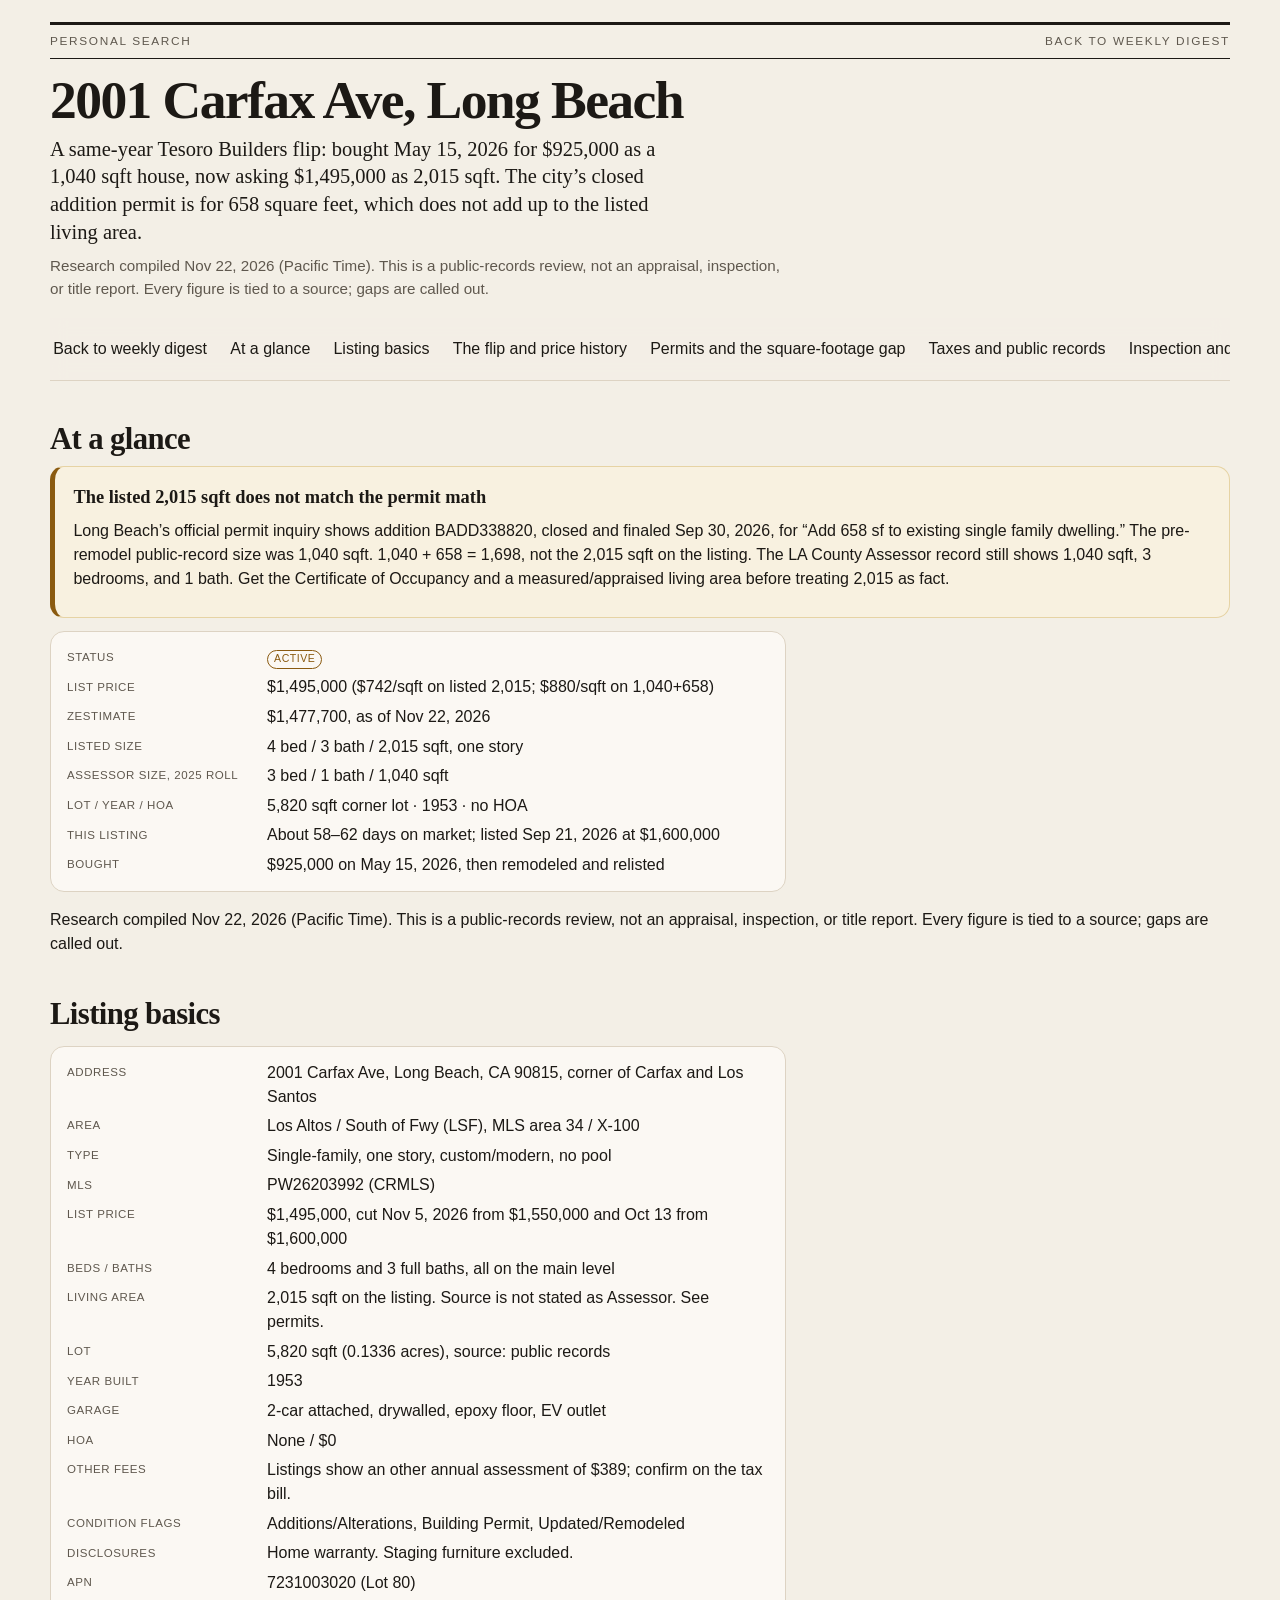
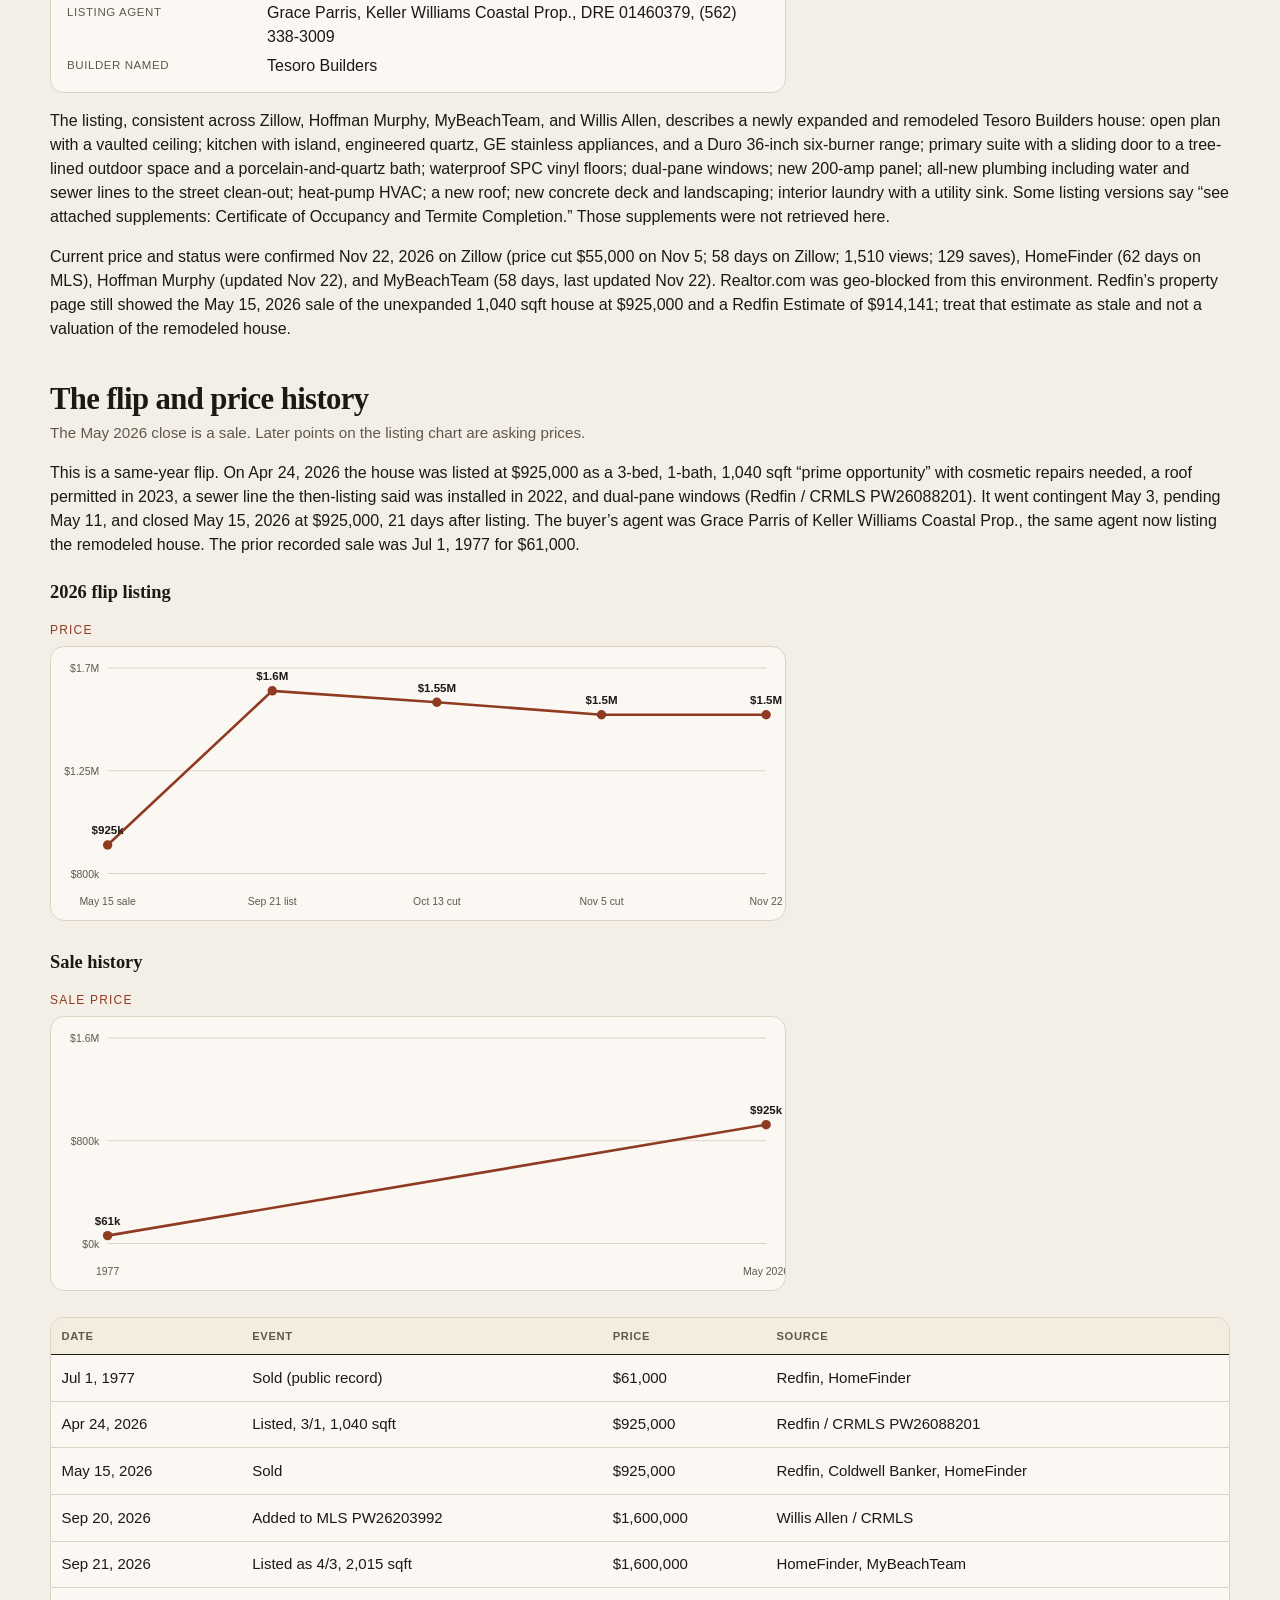
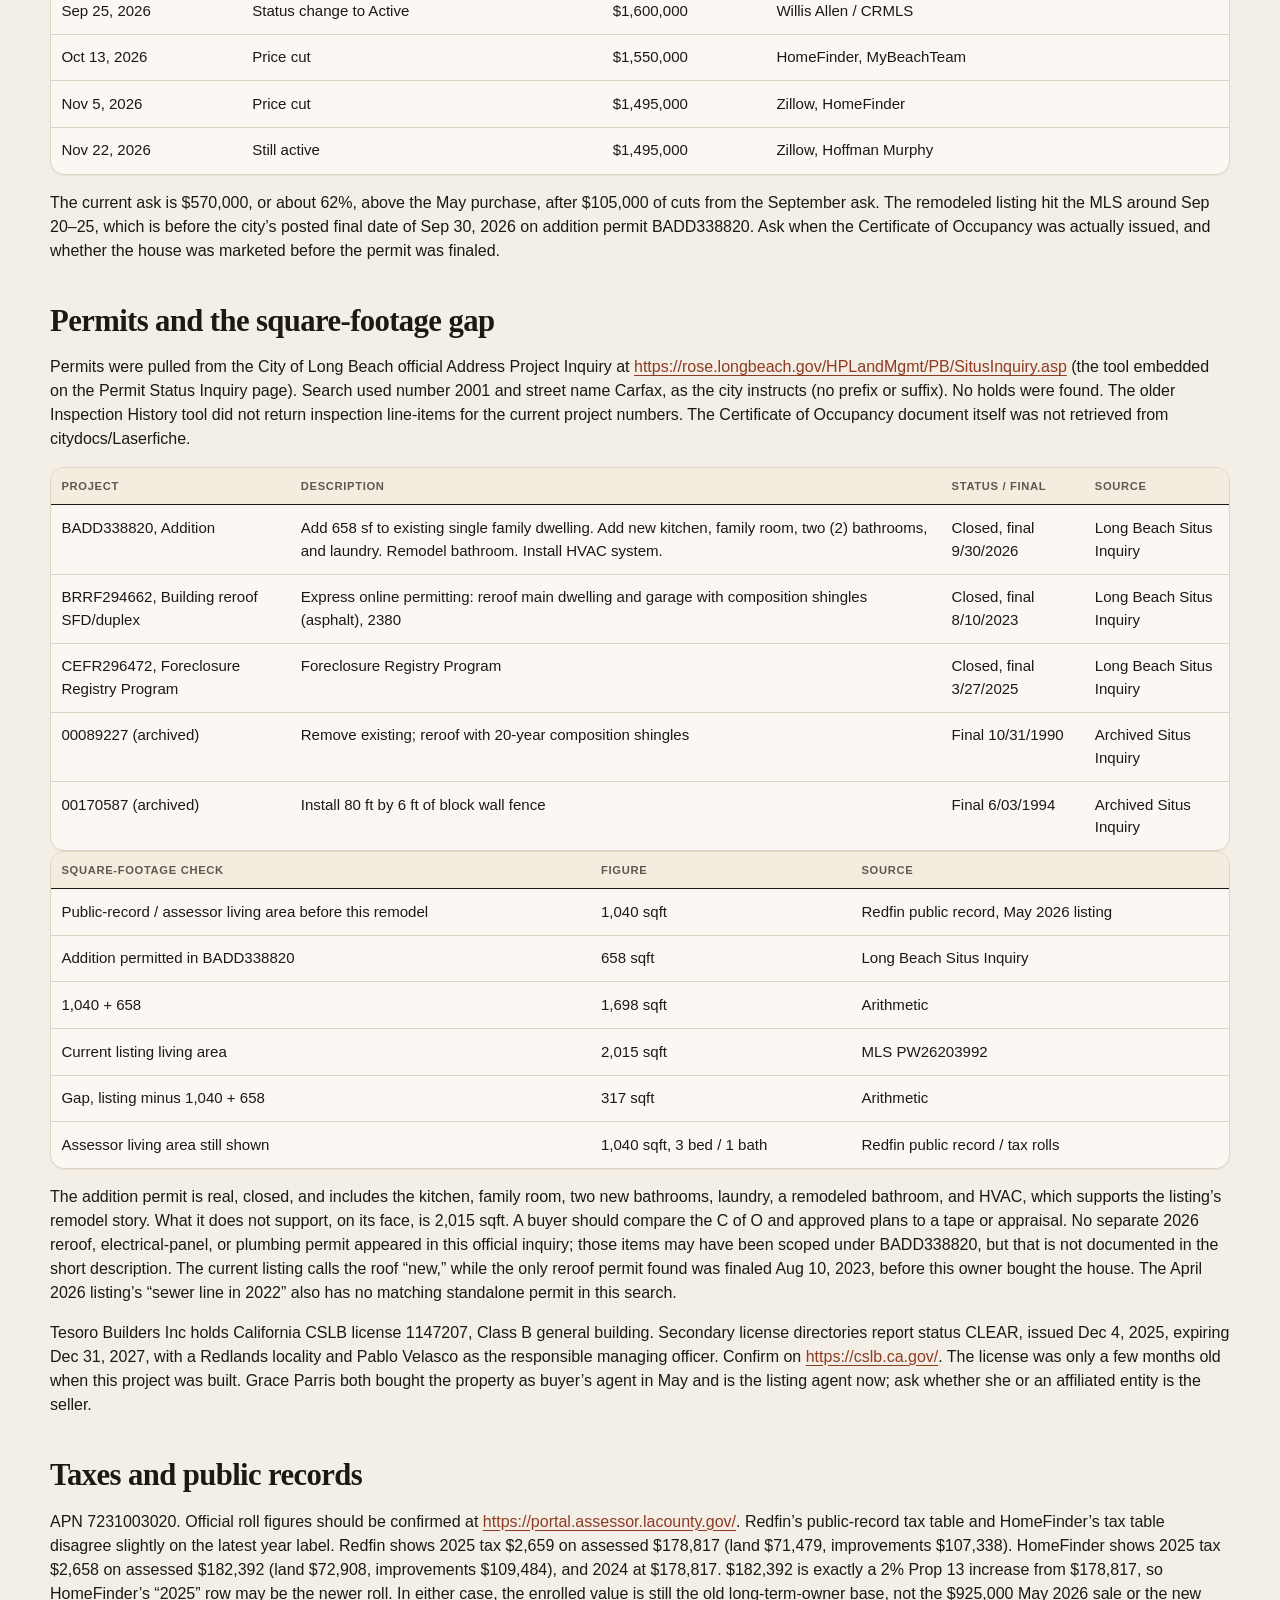
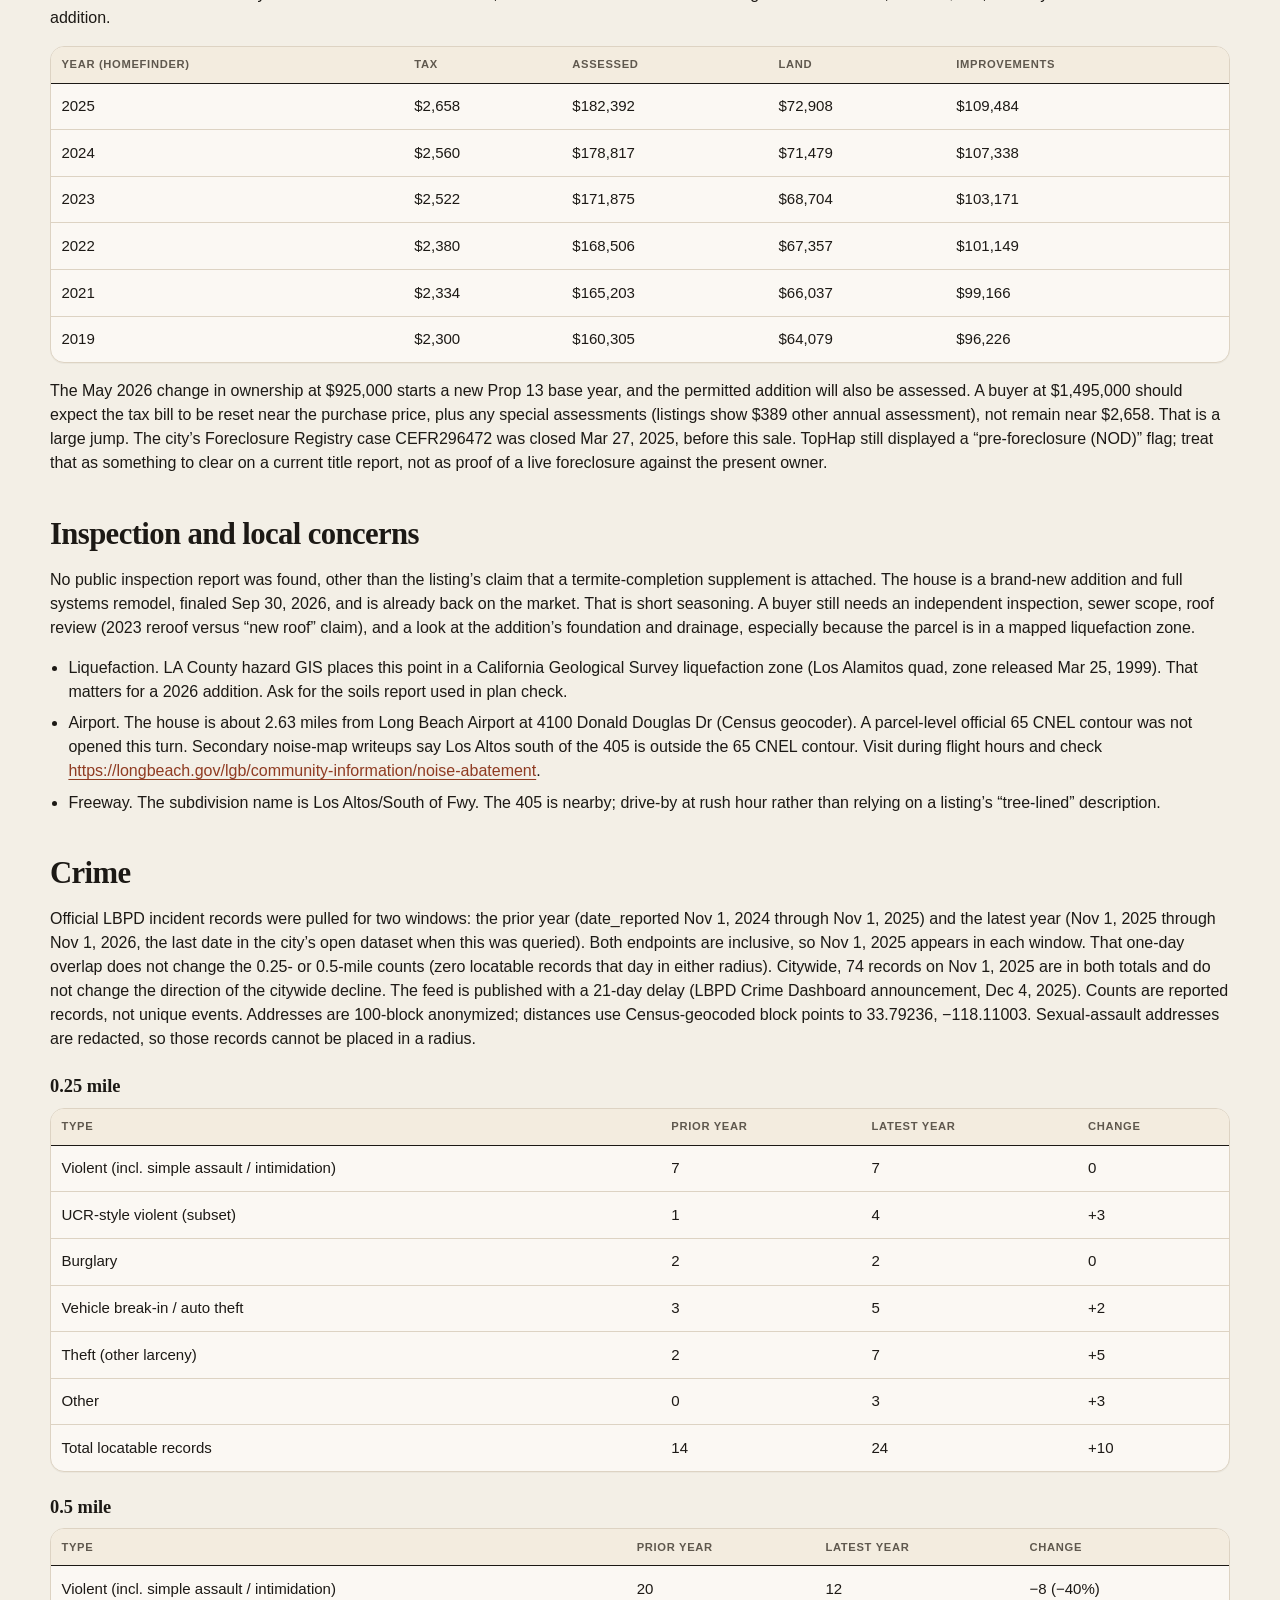
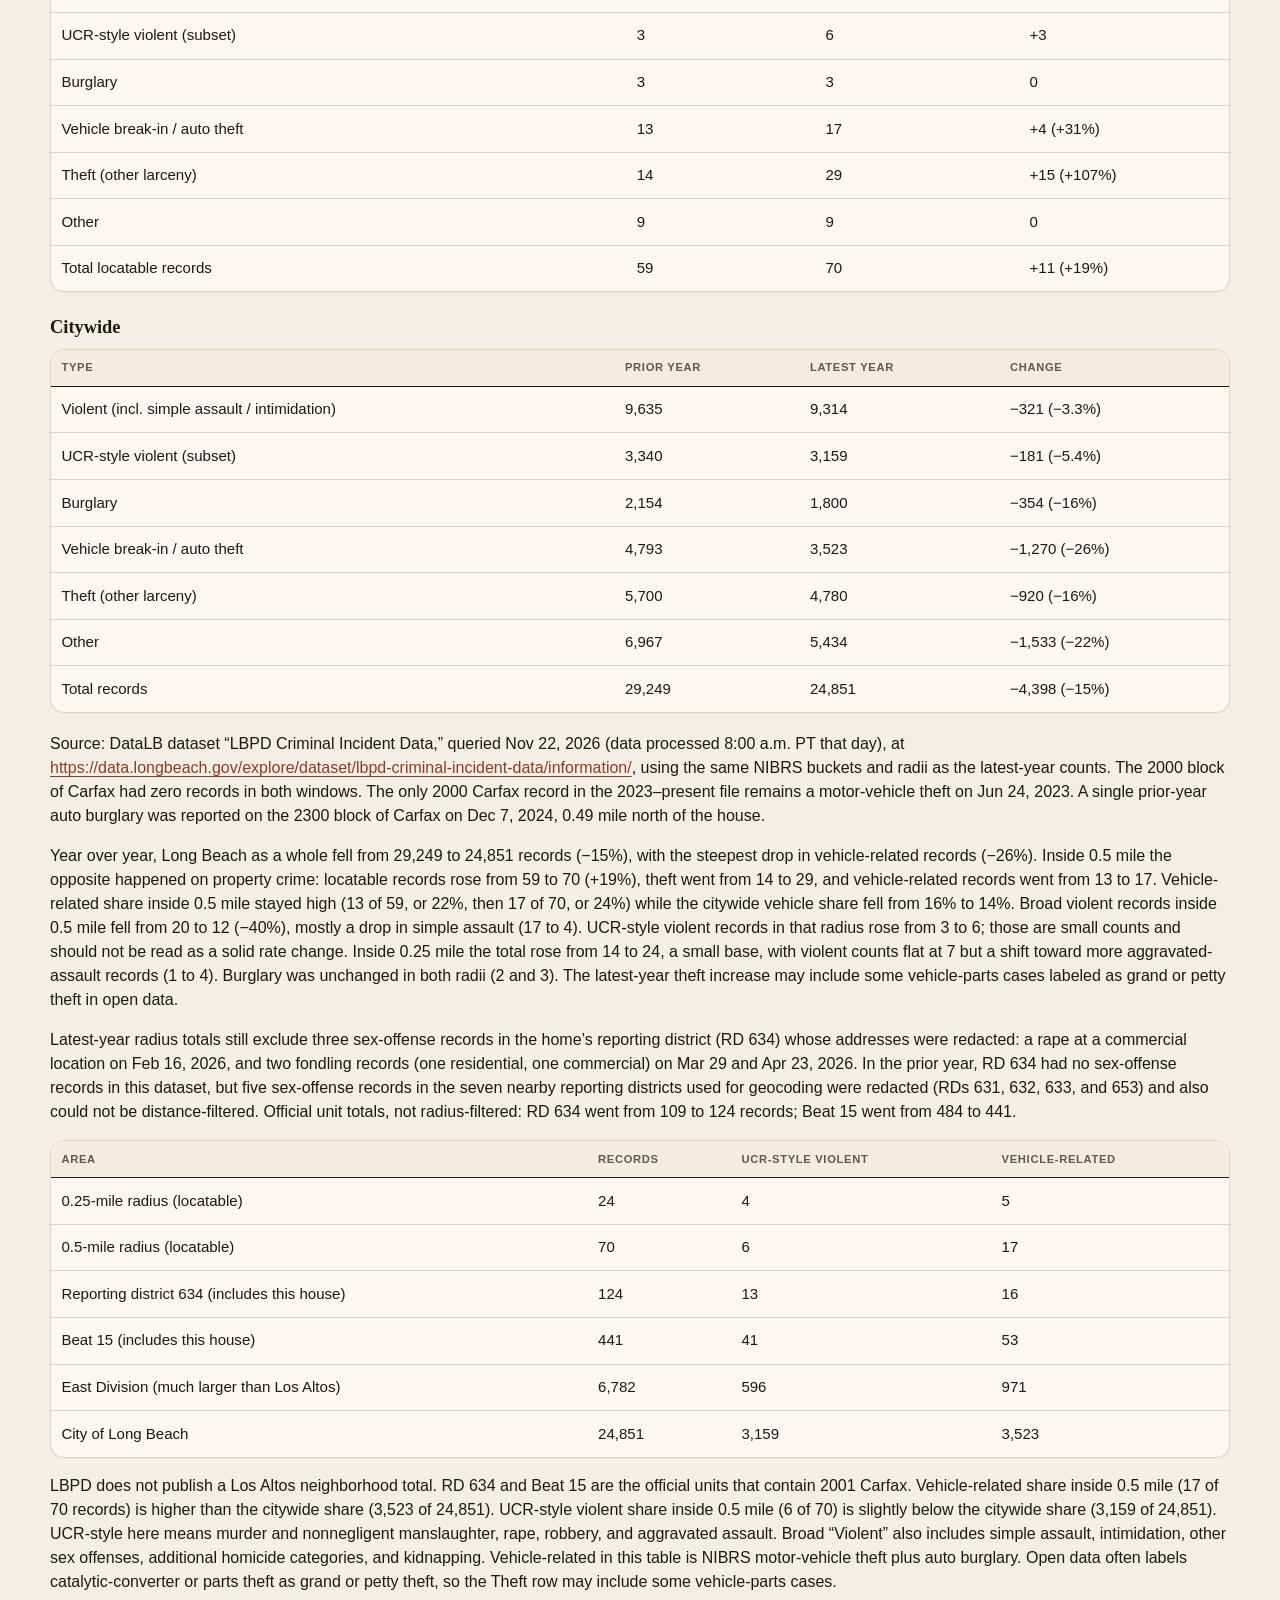
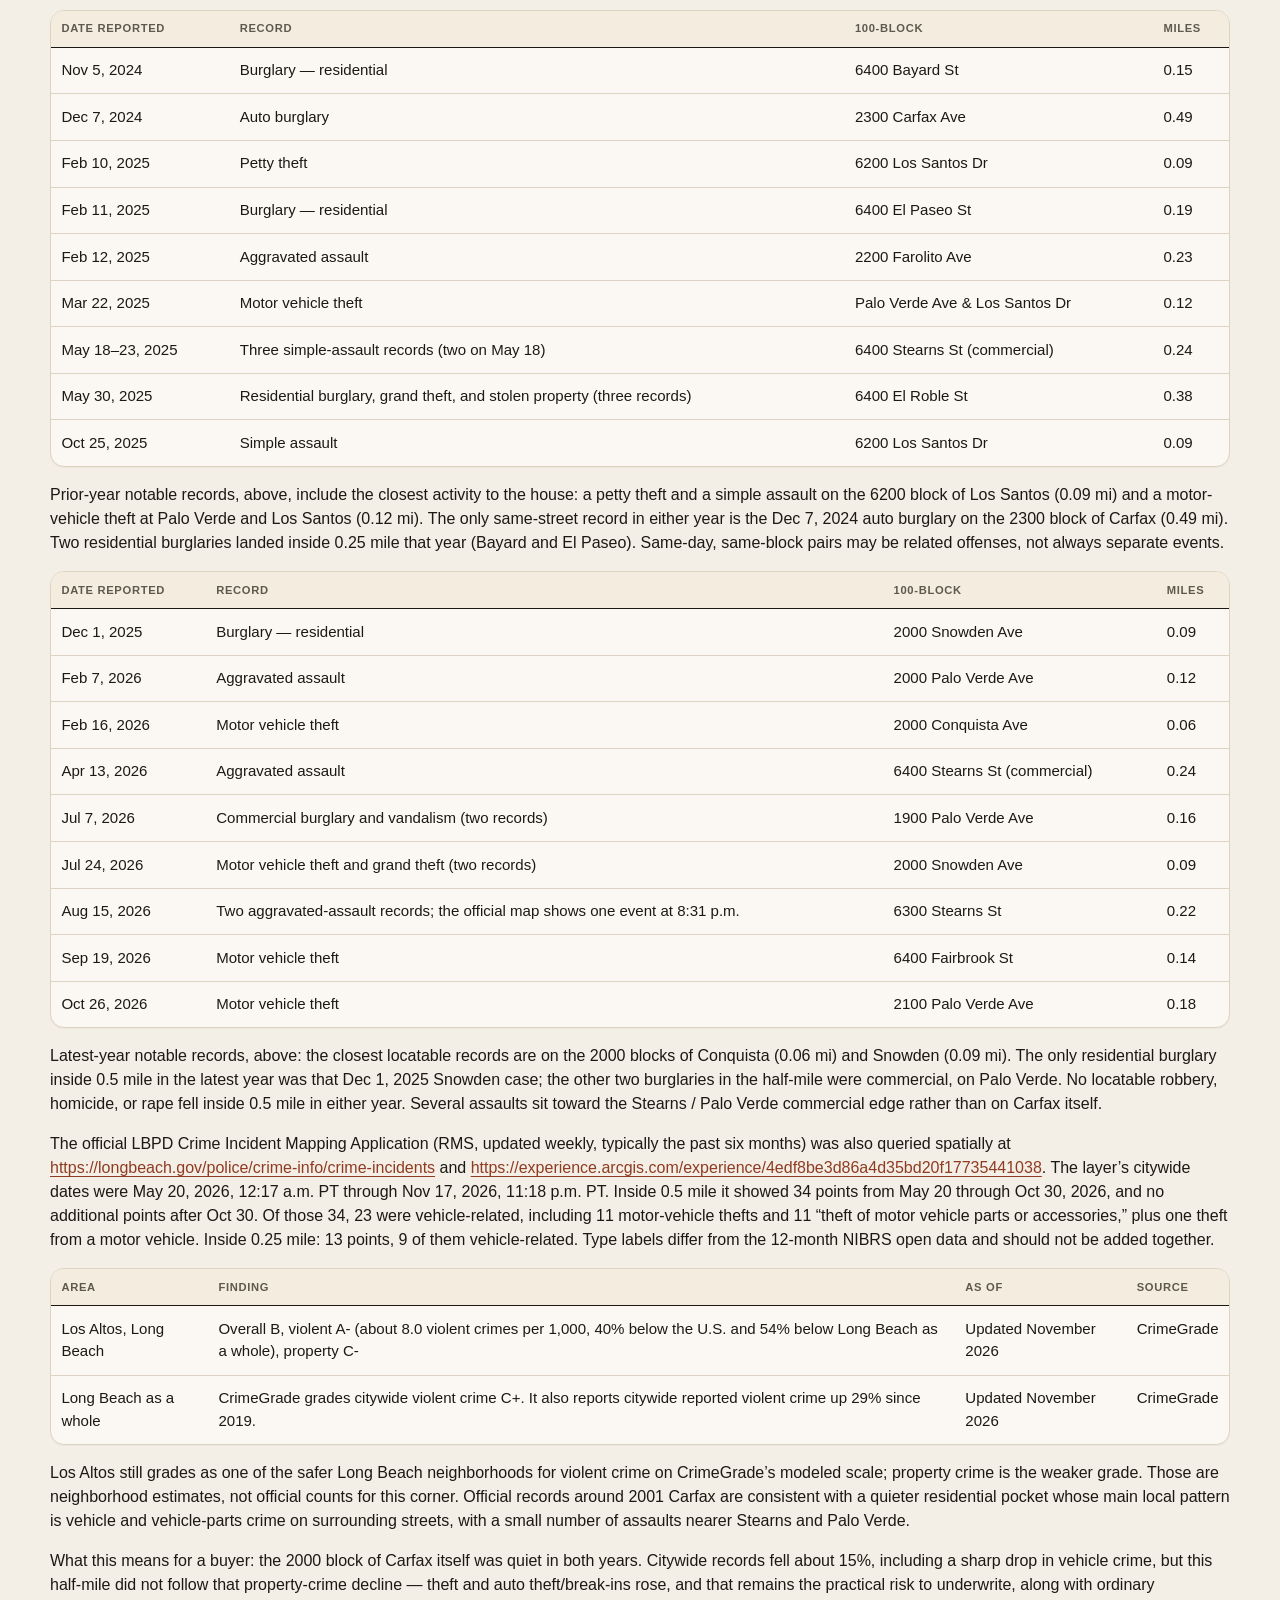
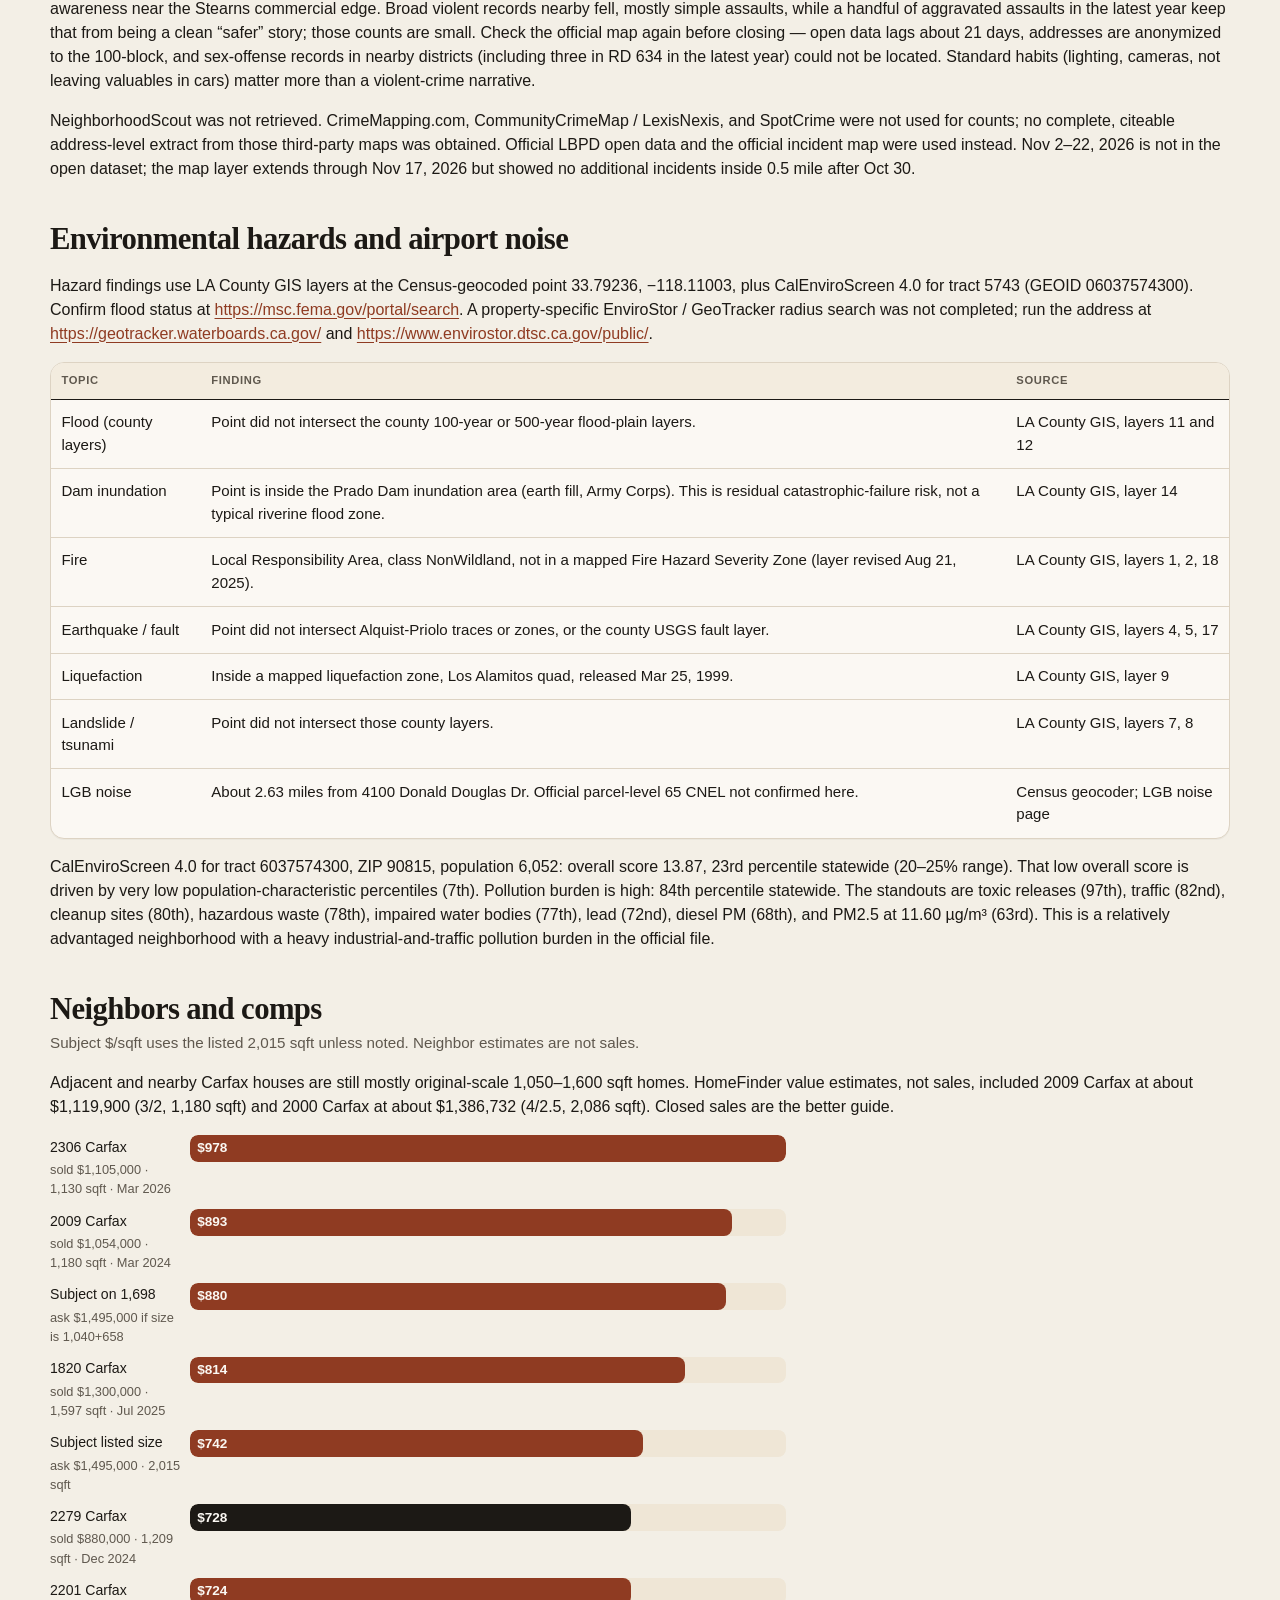
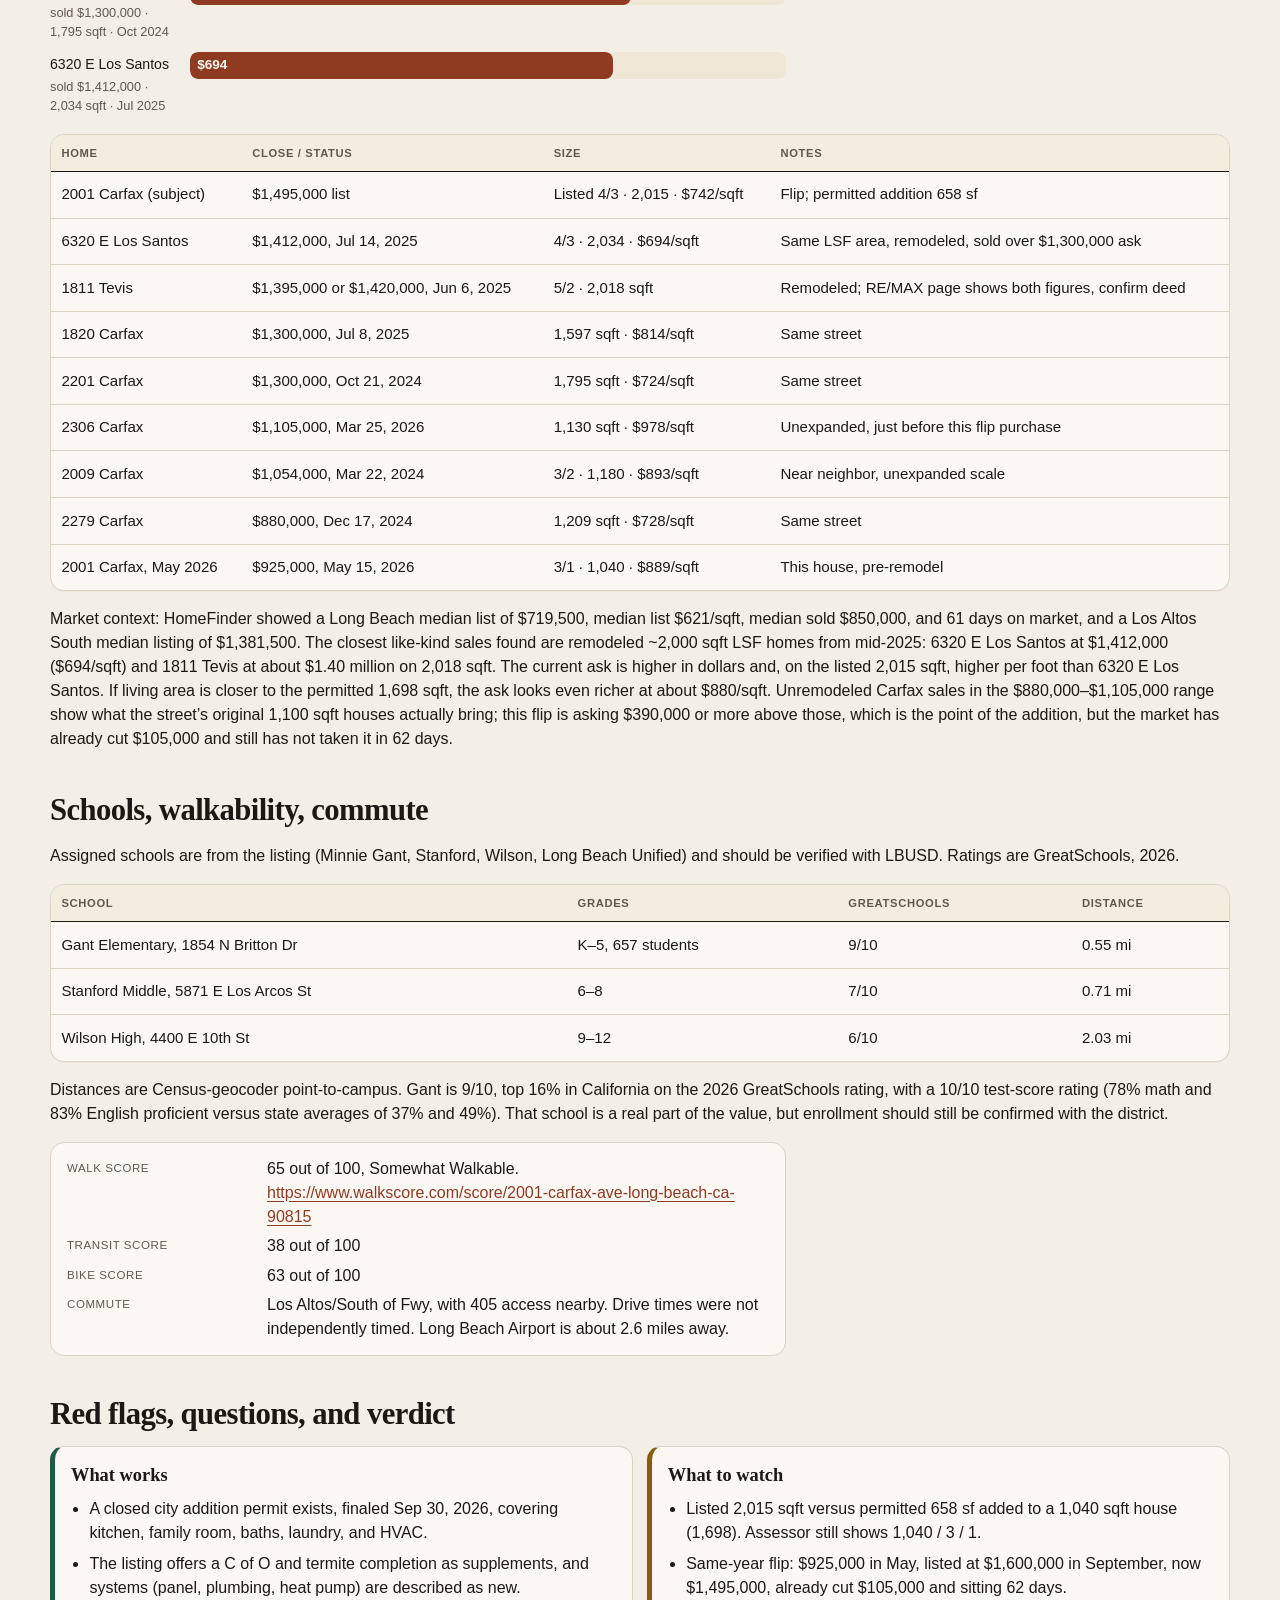
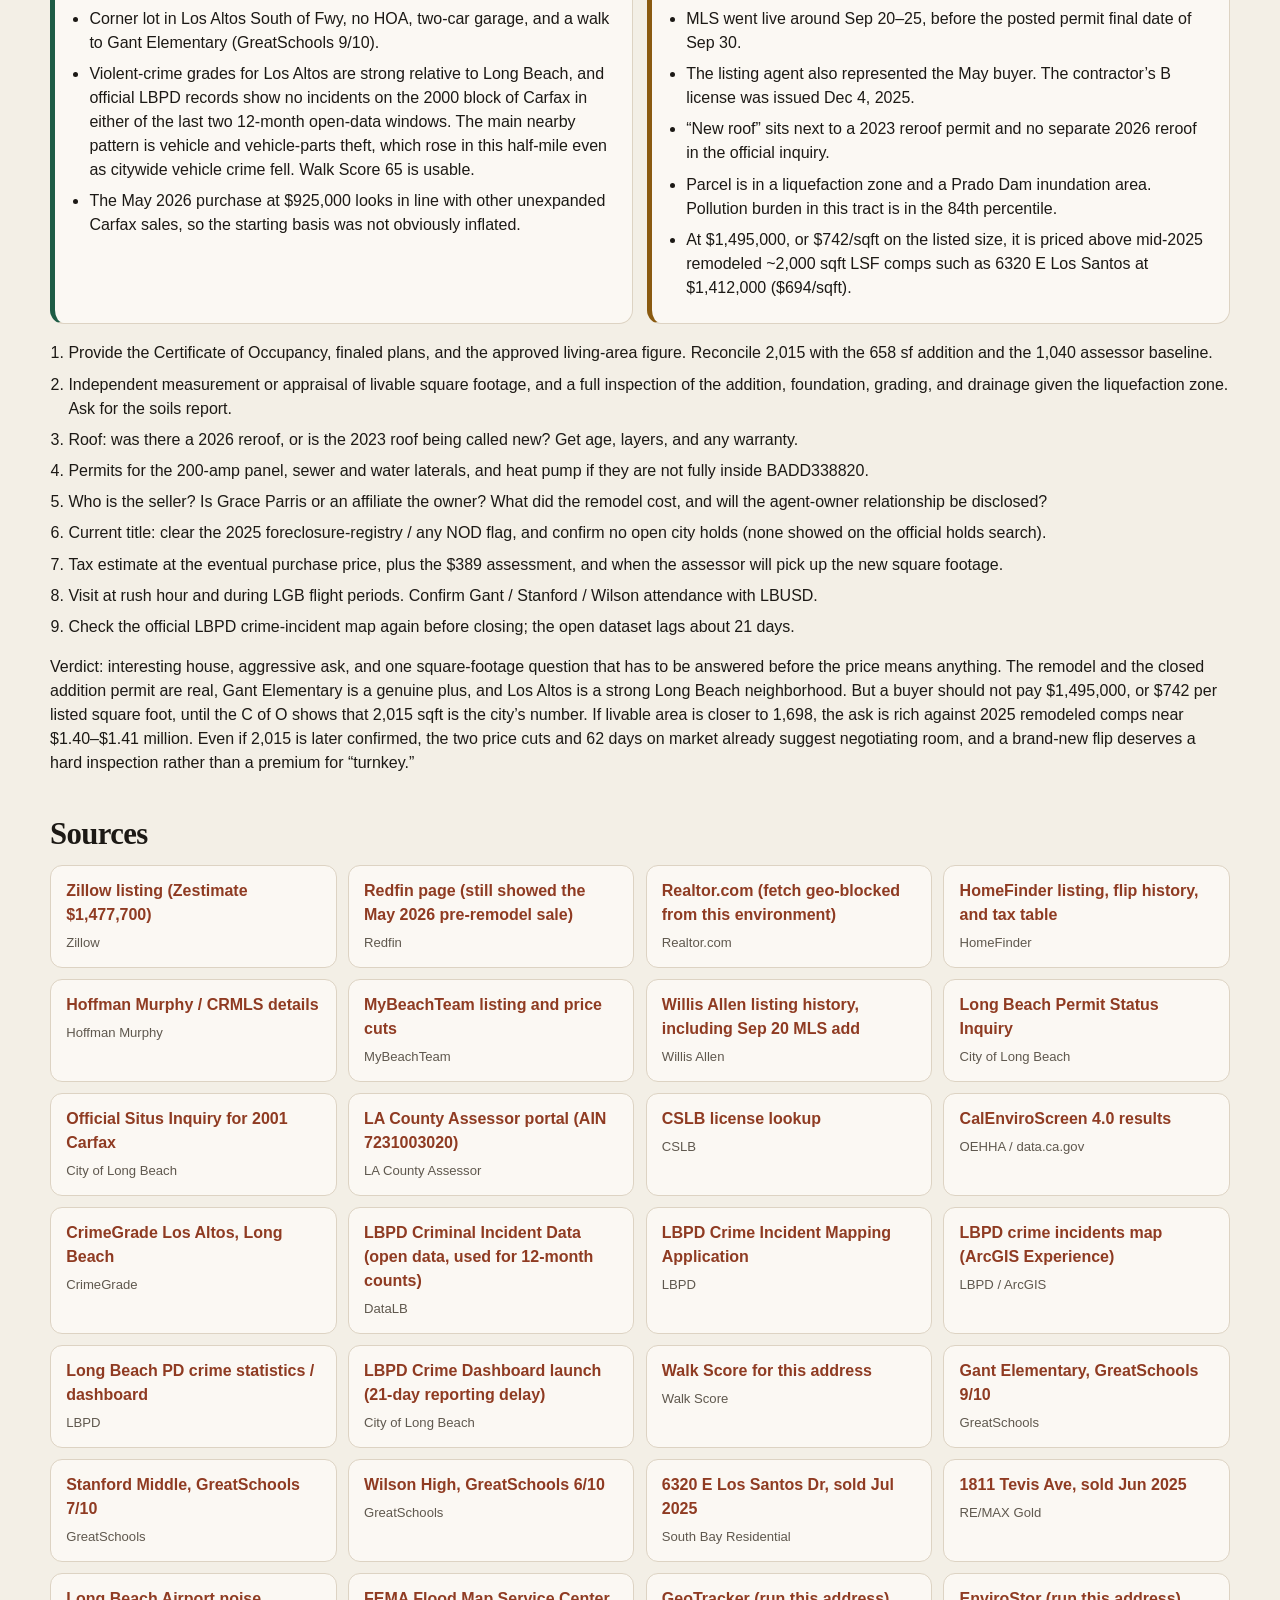
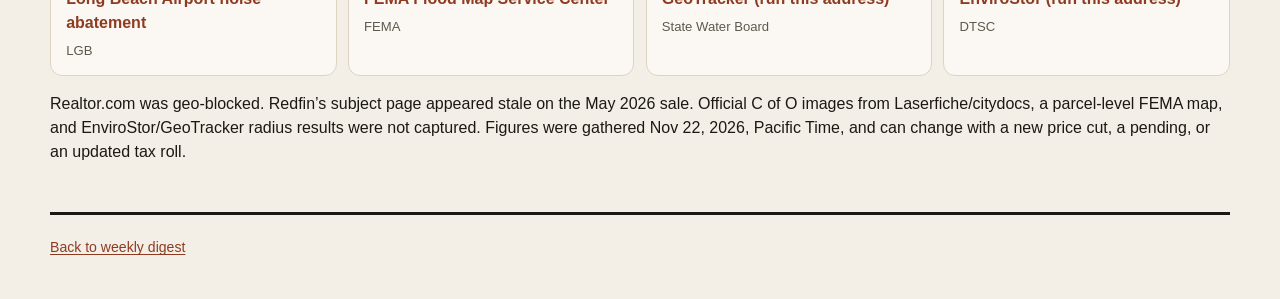
==== carfax-deep-dive.html @ 9c8deebb "Add Carfax and crime reports to the digest. The two report pages sit next to the weekly digest, and " ====
<!DOCTYPE html>
<html lang="en">
<head>
  <meta charset="utf-8">
  <meta name="viewport" content="width=device-width, initial-scale=1, viewport-fit=cover">
  <title>2001 Carfax Ave deep dive</title>
  <meta name="description" content="A same-year Tesoro Builders flip: bought May 15, 2026 for $925,000 as a 1,040 sqft house, now asking $1,495,000 as 2,015 sqft. The city’s closed addition permit is for 658 square feet, which does not add up to the listed living area.">
  <link rel="stylesheet" href="styles.css">
  <style>

    .nav { top: 0; }
    .section { scroll-margin-top: 4.5rem; }
    .nameplate a {
      color: inherit;
      text-decoration: none;
      letter-spacing: 0.14em;
    }
    .nameplate a:hover { text-decoration: underline; }
    .section-caption {
      color: var(--muted);
      font-size: 0.95rem;
      margin: -0.25rem 0 0.7rem;
      max-width: 46rem;
    }
    .props {
      display: grid;
      grid-template-columns: 11.5rem 1fr;
      gap: 0.35rem 1rem;
      background: var(--paper);
      border: 1px solid var(--line);
      border-radius: 14px;
      padding: 0.85rem 1rem;
      margin: 0.85rem 0 1rem;
      max-width: 46rem;
    }
    .props dt {
      margin: 0;
      color: var(--muted);
      font-size: 0.72rem;
      letter-spacing: 0.05em;
      text-transform: uppercase;
      padding-top: 0.2rem;
    }
    .props dd { margin: 0; }
    .callout .lead {
      font-family: var(--serif);
      font-size: 1.15rem;
      font-weight: 560;
      margin: 0 0 0.35rem;
    }
    .proscons {
      display: grid;
      grid-template-columns: 1fr 1fr;
      gap: 0.85rem;
      margin: 0.85rem 0 1.1rem;
    }
    .pros, .cons {
      background: var(--paper);
      border: 1px solid var(--line);
      border-radius: 14px;
      padding: 0.9rem 1rem 1rem;
    }
    .pros { border-left: 5px solid var(--good); }
    .cons { border-left: 5px solid var(--warn); }
    .pros h3, .cons h3 { margin: 0 0 0.45rem; font-size: 1.15rem; }
    .pros ul, .cons ul, .plain-list { margin: 0.2rem 0 0; padding-left: 1.15rem; }
    .pros li, .cons li, .plain-list li { margin: 0.45rem 0; }
    .link-cards {
      display: grid;
      grid-template-columns: repeat(auto-fill, minmax(16rem, 1fr));
      gap: 0.7rem;
      margin: 0.85rem 0 1rem;
    }
    .link-card {
      display: block;
      background: var(--paper);
      border: 1px solid var(--line);
      border-radius: 12px;
      padding: 0.8rem 0.95rem;
      text-decoration: none;
      color: inherit;
    }
    .link-card:hover { border-color: var(--ink); }
    .link-card-title {
      color: var(--accent);
      font-weight: 650;
      display: block;
      margin-bottom: 0.2rem;
    }
    .link-card-site {
      color: var(--muted);
      font-size: 0.82rem;
    }
    .chart-block { margin: 0.9rem 0 1.15rem; max-width: 46rem; }
    .chart-title {
      margin: 0 0 0.45rem;
      font-size: 0.75rem;
      letter-spacing: 0.1em;
      text-transform: uppercase;
      color: var(--accent);
    }
    .bars { display: grid; gap: 0.65rem; }
    .bar-row { display: grid; grid-template-columns: 8.2rem 1fr; gap: 0.55rem; align-items: start; }
    .bar-label { font-size: 0.88rem; padding-top: 0.1rem; }
    .bar-track {
      background: #efe6d6;
      border-radius: 8px;
      overflow: hidden;
      min-height: 1.55rem;
    }
    .bar-fill {
      background: var(--accent);
      color: #fbf8f3;
      font-weight: 750;
      font-variant-numeric: tabular-nums;
      font-size: 0.85rem;
      padding: 0.2rem 0.45rem;
      border-radius: 8px;
      min-width: 2.4rem;
      box-sizing: border-box;
    }
    .bar-row.is-emphasis .bar-fill { background: var(--ink); }
    .bar-meta { display: block; color: var(--muted); font-size: 0.8rem; margin-top: 0.15rem; }
    .line-chart { width: 100%; height: auto; background: var(--paper); border: 1px solid var(--line); border-radius: 14px; }
    .subhead {
      font-family: var(--serif);
      font-size: 1.15rem;
      font-weight: 560;
      margin: 1.35rem 0 0.45rem;
    }
    .view-block { margin: 0.4rem 0 1.2rem; }
    footer.criteria .colophon { margin-top: 0.4rem; }
    @media (max-width: 700px) {
      .props { grid-template-columns: 1fr; gap: 0.15rem; }
      .props dt { padding-top: 0.55rem; }
      .props dt:first-child { padding-top: 0; }
      .proscons { grid-template-columns: 1fr; }
      .bar-row { grid-template-columns: 1fr; gap: 0.15rem; }
      .link-cards { grid-template-columns: 1fr; }
    }

  </style>
</head>
<body>
  <a class="skip" href="#content">Skip to the report</a>
  <main id="content">
    <div class="wrap">
      <header class="masthead">
        <div class="nameplate">
          <span>Personal search</span>
          <a href="./index.html">Back to weekly digest</a>
        </div>
        <h1>2001 Carfax Ave, Long Beach</h1>
        <p class="lede">A same-year Tesoro Builders flip: bought May 15, 2026 for $925,000 as a 1,040 sqft house, now asking $1,495,000 as 2,015 sqft. The city’s closed addition permit is for 658 square feet, which does not add up to the listed living area.</p>
        <p class="prepared">Research compiled Nov 22, 2026 (Pacific Time). This is a public-records review, not an appraisal, inspection, or title report. Every figure is tied to a source; gaps are called out.</p>
      </header>
      <nav class="nav" aria-label="On this page">
        <ul>
          <li><a href="./index.html">Back to weekly digest</a></li><li><a href="#glance">At a glance</a></li><li><a href="#listing">Listing basics</a></li><li><a href="#price">The flip and price history</a></li><li><a href="#permits">Permits and the square-footage gap</a></li><li><a href="#taxes">Taxes and public records</a></li><li><a href="#inspection">Inspection and local concerns</a></li><li><a href="#crime">Crime</a></li><li><a href="#environment">Environmental hazards and airport noise</a></li><li><a href="#comps">Neighbors and comps</a></li><li><a href="#schools">Schools, walkability, commute</a></li><li><a href="#verdict">Red flags, questions, and verdict</a></li><li><a href="#sources">Sources</a></li>
        </ul>
      </nav>
      <section class="section" id="glance">
<h2>At a glance</h2>
<div class="callout">
<p class="lead">The listed 2,015 sqft does not match the permit math</p>
<p>Long Beach’s official permit inquiry shows addition BADD338820, closed and finaled Sep 30, 2026, for “Add 658 sf to existing single family dwelling.” The pre-remodel public-record size was 1,040 sqft. 1,040 + 658 = 1,698, not the 2,015 sqft on the listing. The LA County Assessor record still shows 1,040 sqft, 3 bedrooms, and 1 bath. Get the Certificate of Occupancy and a measured/appraised living area before treating 2,015 as fact.</p>
</div>
<dl class="props">
<dt>Status</dt><dd><span class="badge warn">Active</span></dd>
<dt>List price</dt><dd>$1,495,000 ($742/sqft on listed 2,015; $880/sqft on 1,040+658)</dd>
<dt>Zestimate</dt><dd>$1,477,700, as of Nov 22, 2026</dd>
<dt>Listed size</dt><dd>4 bed / 3 bath / 2,015 sqft, one story</dd>
<dt>Assessor size, 2025 roll</dt><dd>3 bed / 1 bath / 1,040 sqft</dd>
<dt>Lot / year / HOA</dt><dd>5,820 sqft corner lot · 1953 · no HOA</dd>
<dt>This listing</dt><dd>About 58–62 days on market; listed Sep 21, 2026 at $1,600,000</dd>
<dt>Bought</dt><dd>$925,000 on May 15, 2026, then remodeled and relisted</dd>
</dl>
<p>Research compiled Nov 22, 2026 (Pacific Time). This is a public-records review, not an appraisal, inspection, or title report. Every figure is tied to a source; gaps are called out.</p>
</section>
<section class="section" id="listing">
<h2>Listing basics</h2>
<dl class="props">
<dt>Address</dt><dd>2001 Carfax Ave, Long Beach, CA 90815, corner of Carfax and Los Santos</dd>
<dt>Area</dt><dd>Los Altos / South of Fwy (LSF), MLS area 34 / X-100</dd>
<dt>Type</dt><dd>Single-family, one story, custom/modern, no pool</dd>
<dt>MLS</dt><dd>PW26203992 (CRMLS)</dd>
<dt>List price</dt><dd>$1,495,000, cut Nov 5, 2026 from $1,550,000 and Oct 13 from $1,600,000</dd>
<dt>Beds / baths</dt><dd>4 bedrooms and 3 full baths, all on the main level</dd>
<dt>Living area</dt><dd>2,015 sqft on the listing. Source is not stated as Assessor. See permits.</dd>
<dt>Lot</dt><dd>5,820 sqft (0.1336 acres), source: public records</dd>
<dt>Year built</dt><dd>1953</dd>
<dt>Garage</dt><dd>2-car attached, drywalled, epoxy floor, EV outlet</dd>
<dt>HOA</dt><dd>None / $0</dd>
<dt>Other fees</dt><dd>Listings show an other annual assessment of $389; confirm on the tax bill.</dd>
<dt>Condition flags</dt><dd>Additions/Alterations, Building Permit, Updated/Remodeled</dd>
<dt>Disclosures</dt><dd>Home warranty. Staging furniture excluded.</dd>
<dt>APN</dt><dd>7231003020 (Lot 80)</dd>
<dt>Listing agent</dt><dd>Grace Parris, Keller Williams Coastal Prop., DRE 01460379, (562) 338-3009</dd>
<dt>Builder named</dt><dd>Tesoro Builders</dd>
</dl>
<p>The listing, consistent across Zillow, Hoffman Murphy, MyBeachTeam, and Willis Allen, describes a newly expanded and remodeled Tesoro Builders house: open plan with a vaulted ceiling; kitchen with island, engineered quartz, GE stainless appliances, and a Duro 36-inch six-burner range; primary suite with a sliding door to a tree-lined outdoor space and a porcelain-and-quartz bath; waterproof SPC vinyl floors; dual-pane windows; new 200-amp panel; all-new plumbing including water and sewer lines to the street clean-out; heat-pump HVAC; a new roof; new concrete deck and landscaping; interior laundry with a utility sink. Some listing versions say “see attached supplements: Certificate of Occupancy and Termite Completion.” Those supplements were not retrieved here.</p>
<p>Current price and status were confirmed Nov 22, 2026 on Zillow (price cut $55,000 on Nov 5; 58 days on Zillow; 1,510 views; 129 saves), HomeFinder (62 days on MLS), Hoffman Murphy (updated Nov 22), and MyBeachTeam (58 days, last updated Nov 22). Realtor.com was geo-blocked from this environment. Redfin’s property page still showed the May 15, 2026 sale of the unexpanded 1,040 sqft house at $925,000 and a Redfin Estimate of $914,141; treat that estimate as stale and not a valuation of the remodeled house.</p>
</section>
<section class="section" id="price">
<h2>The flip and price history</h2>
<p class="section-caption">The May 2026 close is a sale. Later points on the listing chart are asking prices.</p>
<p>This is a same-year flip. On Apr 24, 2026 the house was listed at $925,000 as a 3-bed, 1-bath, 1,040 sqft “prime opportunity” with cosmetic repairs needed, a roof permitted in 2023, a sewer line the then-listing said was installed in 2022, and dual-pane windows (Redfin / CRMLS PW26088201). It went contingent May 3, pending May 11, and closed May 15, 2026 at $925,000, 21 days after listing. The buyer’s agent was Grace Parris of Keller Williams Coastal Prop., the same agent now listing the remodeled house. The prior recorded sale was Jul 1, 1977 for $61,000.</p>
<div class="view-block">
<h3 class="subhead">2026 flip listing</h3>
<div class="chart-block"><p class="chart-title">Price</p><svg class="line-chart" viewBox="0 0 700 260" role="img" aria-label="Price"><line x1="54" y1="20.0" x2="682" y2="20.0" stroke="#ddd3c3" stroke-width="1" /><text x="46" y="24.0" text-anchor="end" font-size="10" fill="#5f584e">$1.7M</text><line x1="54" y1="118.0" x2="682" y2="118.0" stroke="#ddd3c3" stroke-width="1" /><text x="46" y="122.0" text-anchor="end" font-size="10" fill="#5f584e">$1.25M</text><line x1="54" y1="216.0" x2="682" y2="216.0" stroke="#ddd3c3" stroke-width="1" /><text x="46" y="220.0" text-anchor="end" font-size="10" fill="#5f584e">$800k</text><polyline fill="none" stroke="#8f3b22" stroke-width="2.5" points="54.0,188.8 211.0,41.8 368.0,52.7 525.0,64.6 682.0,64.6" /><circle cx="54.0" cy="188.8" r="4.5" fill="#8f3b22" /><circle cx="211.0" cy="41.8" r="4.5" fill="#8f3b22" /><circle cx="368.0" cy="52.7" r="4.5" fill="#8f3b22" /><circle cx="525.0" cy="64.6" r="4.5" fill="#8f3b22" /><circle cx="682.0" cy="64.6" r="4.5" fill="#8f3b22" /><text x="54.0" y="178.8" text-anchor="middle" font-size="11" fill="#1c1915" font-weight="700">$925k</text><text x="54.0" y="246" text-anchor="middle" font-size="10" fill="#5f584e">May 15 sale</text><text x="211.0" y="31.8" text-anchor="middle" font-size="11" fill="#1c1915" font-weight="700">$1.6M</text><text x="211.0" y="246" text-anchor="middle" font-size="10" fill="#5f584e">Sep 21 list</text><text x="368.0" y="42.7" text-anchor="middle" font-size="11" fill="#1c1915" font-weight="700">$1.55M</text><text x="368.0" y="246" text-anchor="middle" font-size="10" fill="#5f584e">Oct 13 cut</text><text x="525.0" y="54.6" text-anchor="middle" font-size="11" fill="#1c1915" font-weight="700">$1.5M</text><text x="525.0" y="246" text-anchor="middle" font-size="10" fill="#5f584e">Nov 5 cut</text><text x="682.0" y="54.6" text-anchor="middle" font-size="11" fill="#1c1915" font-weight="700">$1.5M</text><text x="682.0" y="246" text-anchor="middle" font-size="10" fill="#5f584e">Nov 22</text></svg></div>
</div>
<div class="view-block">
<h3 class="subhead">Sale history</h3>
<div class="chart-block"><p class="chart-title">Sale price</p><svg class="line-chart" viewBox="0 0 700 260" role="img" aria-label="Sale price"><line x1="54" y1="20.0" x2="682" y2="20.0" stroke="#ddd3c3" stroke-width="1" /><text x="46" y="24.0" text-anchor="end" font-size="10" fill="#5f584e">$1.6M</text><line x1="54" y1="118.0" x2="682" y2="118.0" stroke="#ddd3c3" stroke-width="1" /><text x="46" y="122.0" text-anchor="end" font-size="10" fill="#5f584e">$800k</text><line x1="54" y1="216.0" x2="682" y2="216.0" stroke="#ddd3c3" stroke-width="1" /><text x="46" y="220.0" text-anchor="end" font-size="10" fill="#5f584e">$0k</text><polyline fill="none" stroke="#8f3b22" stroke-width="2.5" points="54.0,208.5 682.0,102.7" /><circle cx="54.0" cy="208.5" r="4.5" fill="#8f3b22" /><circle cx="682.0" cy="102.7" r="4.5" fill="#8f3b22" /><text x="54.0" y="198.5" text-anchor="middle" font-size="11" fill="#1c1915" font-weight="700">$61k</text><text x="54.0" y="246" text-anchor="middle" font-size="10" fill="#5f584e">1977</text><text x="682.0" y="92.7" text-anchor="middle" font-size="11" fill="#1c1915" font-weight="700">$925k</text><text x="682.0" y="246" text-anchor="middle" font-size="10" fill="#5f584e">May 2026</text></svg></div>
</div>
<div class="table-wrap">
<table class="cards">
<thead><tr><th>Date</th><th>Event</th><th>Price</th><th>Source</th></tr></thead>
<tbody>
<tr><td data-label="Date">Jul 1, 1977</td><td data-label="Event">Sold (public record)</td><td data-label="Price" class="num">$61,000</td><td data-label="Source">Redfin, HomeFinder</td></tr><tr><td data-label="Date">Apr 24, 2026</td><td data-label="Event">Listed, 3/1, 1,040 sqft</td><td data-label="Price" class="num">$925,000</td><td data-label="Source">Redfin / CRMLS PW26088201</td></tr><tr><td data-label="Date">May 15, 2026</td><td data-label="Event">Sold</td><td data-label="Price" class="num">$925,000</td><td data-label="Source">Redfin, Coldwell Banker, HomeFinder</td></tr><tr><td data-label="Date">Sep 20, 2026</td><td data-label="Event">Added to MLS PW26203992</td><td data-label="Price" class="num">$1,600,000</td><td data-label="Source">Willis Allen / CRMLS</td></tr><tr><td data-label="Date">Sep 21, 2026</td><td data-label="Event">Listed as 4/3, 2,015 sqft</td><td data-label="Price" class="num">$1,600,000</td><td data-label="Source">HomeFinder, MyBeachTeam</td></tr><tr><td data-label="Date">Sep 25, 2026</td><td data-label="Event">Status change to Active</td><td data-label="Price" class="num">$1,600,000</td><td data-label="Source">Willis Allen / CRMLS</td></tr><tr><td data-label="Date">Oct 13, 2026</td><td data-label="Event">Price cut</td><td data-label="Price" class="num">$1,550,000</td><td data-label="Source">HomeFinder, MyBeachTeam</td></tr><tr><td data-label="Date">Nov 5, 2026</td><td data-label="Event">Price cut</td><td data-label="Price" class="num">$1,495,000</td><td data-label="Source">Zillow, HomeFinder</td></tr><tr><td data-label="Date">Nov 22, 2026</td><td data-label="Event">Still active</td><td data-label="Price" class="num">$1,495,000</td><td data-label="Source">Zillow, Hoffman Murphy</td></tr></tbody>
</table>
</div>
<p>The current ask is $570,000, or about 62%, above the May purchase, after $105,000 of cuts from the September ask. The remodeled listing hit the MLS around Sep 20–25, which is before the city’s posted final date of Sep 30, 2026 on addition permit BADD338820. Ask when the Certificate of Occupancy was actually issued, and whether the house was marketed before the permit was finaled.</p>
</section>
<section class="section" id="permits">
<h2>Permits and the square-footage gap</h2>
<p>Permits were pulled from the City of Long Beach official Address Project Inquiry at <a href="https://rose.longbeach.gov/HPLandMgmt/PB/SitusInquiry.asp">https://rose.longbeach.gov/HPLandMgmt/PB/SitusInquiry.asp</a> (the tool embedded on the Permit Status Inquiry page). Search used number 2001 and street name Carfax, as the city instructs (no prefix or suffix). No holds were found. The older Inspection History tool did not return inspection line-items for the current project numbers. The Certificate of Occupancy document itself was not retrieved from citydocs/Laserfiche.</p>
<div class="table-wrap">
<table class="cards">
<thead><tr><th>Project</th><th>Description</th><th>Status / final</th><th>Source</th></tr></thead>
<tbody>
<tr><td data-label="Project">BADD338820, Addition</td><td data-label="Description">Add 658 sf to existing single family dwelling. Add new kitchen, family room, two (2) bathrooms, and laundry. Remodel bathroom. Install HVAC system.</td><td data-label="Status / final">Closed, final 9/30/2026</td><td data-label="Source">Long Beach Situs Inquiry</td></tr><tr><td data-label="Project">BRRF294662, Building reroof SFD/duplex</td><td data-label="Description">Express online permitting: reroof main dwelling and garage with composition shingles (asphalt), 2380</td><td data-label="Status / final">Closed, final 8/10/2023</td><td data-label="Source">Long Beach Situs Inquiry</td></tr><tr><td data-label="Project">CEFR296472, Foreclosure Registry Program</td><td data-label="Description">Foreclosure Registry Program</td><td data-label="Status / final">Closed, final 3/27/2025</td><td data-label="Source">Long Beach Situs Inquiry</td></tr><tr><td data-label="Project">00089227 (archived)</td><td data-label="Description">Remove existing; reroof with 20-year composition shingles</td><td data-label="Status / final">Final 10/31/1990</td><td data-label="Source">Archived Situs Inquiry</td></tr><tr><td data-label="Project">00170587 (archived)</td><td data-label="Description">Install 80 ft by 6 ft of block wall fence</td><td data-label="Status / final">Final 6/03/1994</td><td data-label="Source">Archived Situs Inquiry</td></tr></tbody>
</table>
</div>
<div class="table-wrap">
<table class="cards">
<thead><tr><th>Square-footage check</th><th>Figure</th><th>Source</th></tr></thead>
<tbody>
<tr><td data-label="Square-footage check">Public-record / assessor living area before this remodel</td><td data-label="Figure" class="num">1,040 sqft</td><td data-label="Source">Redfin public record, May 2026 listing</td></tr><tr><td data-label="Square-footage check">Addition permitted in BADD338820</td><td data-label="Figure" class="num">658 sqft</td><td data-label="Source">Long Beach Situs Inquiry</td></tr><tr><td data-label="Square-footage check">1,040 + 658</td><td data-label="Figure" class="num">1,698 sqft</td><td data-label="Source">Arithmetic</td></tr><tr><td data-label="Square-footage check">Current listing living area</td><td data-label="Figure" class="num">2,015 sqft</td><td data-label="Source">MLS PW26203992</td></tr><tr><td data-label="Square-footage check">Gap, listing minus 1,040 + 658</td><td data-label="Figure" class="num">317 sqft</td><td data-label="Source">Arithmetic</td></tr><tr><td data-label="Square-footage check">Assessor living area still shown</td><td data-label="Figure" class="num">1,040 sqft, 3 bed / 1 bath</td><td data-label="Source">Redfin public record / tax rolls</td></tr></tbody>
</table>
</div>
<p>The addition permit is real, closed, and includes the kitchen, family room, two new bathrooms, laundry, a remodeled bathroom, and HVAC, which supports the listing’s remodel story. What it does not support, on its face, is 2,015 sqft. A buyer should compare the C of O and approved plans to a tape or appraisal. No separate 2026 reroof, electrical-panel, or plumbing permit appeared in this official inquiry; those items may have been scoped under BADD338820, but that is not documented in the short description. The current listing calls the roof “new,” while the only reroof permit found was finaled Aug 10, 2023, before this owner bought the house. The April 2026 listing’s “sewer line in 2022” also has no matching standalone permit in this search.</p>
<p>Tesoro Builders Inc holds California CSLB license 1147207, Class B general building. Secondary license directories report status CLEAR, issued Dec 4, 2025, expiring Dec 31, 2027, with a Redlands locality and Pablo Velasco as the responsible managing officer. Confirm on <a href="https://cslb.ca.gov/">https://cslb.ca.gov/</a>. The license was only a few months old when this project was built. Grace Parris both bought the property as buyer’s agent in May and is the listing agent now; ask whether she or an affiliated entity is the seller.</p>
</section>
<section class="section" id="taxes">
<h2>Taxes and public records</h2>
<p>APN 7231003020. Official roll figures should be confirmed at <a href="https://portal.assessor.lacounty.gov/">https://portal.assessor.lacounty.gov/</a>. Redfin’s public-record tax table and HomeFinder’s tax table disagree slightly on the latest year label. Redfin shows 2025 tax $2,659 on assessed $178,817 (land $71,479, improvements $107,338). HomeFinder shows 2025 tax $2,658 on assessed $182,392 (land $72,908, improvements $109,484), and 2024 at $178,817. $182,392 is exactly a 2% Prop 13 increase from $178,817, so HomeFinder’s “2025” row may be the newer roll. In either case, the enrolled value is still the old long-term-owner base, not the $925,000 May 2026 sale or the new addition.</p>
<div class="table-wrap">
<table class="cards">
<thead><tr><th>Year (HomeFinder)</th><th>Tax</th><th>Assessed</th><th>Land</th><th>Improvements</th></tr></thead>
<tbody>
<tr><td data-label="Year (HomeFinder)">2025</td><td data-label="Tax" class="num">$2,658</td><td data-label="Assessed" class="num">$182,392</td><td data-label="Land" class="num">$72,908</td><td data-label="Improvements" class="num">$109,484</td></tr><tr><td data-label="Year (HomeFinder)">2024</td><td data-label="Tax" class="num">$2,560</td><td data-label="Assessed" class="num">$178,817</td><td data-label="Land" class="num">$71,479</td><td data-label="Improvements" class="num">$107,338</td></tr><tr><td data-label="Year (HomeFinder)">2023</td><td data-label="Tax" class="num">$2,522</td><td data-label="Assessed" class="num">$171,875</td><td data-label="Land" class="num">$68,704</td><td data-label="Improvements" class="num">$103,171</td></tr><tr><td data-label="Year (HomeFinder)">2022</td><td data-label="Tax" class="num">$2,380</td><td data-label="Assessed" class="num">$168,506</td><td data-label="Land" class="num">$67,357</td><td data-label="Improvements" class="num">$101,149</td></tr><tr><td data-label="Year (HomeFinder)">2021</td><td data-label="Tax" class="num">$2,334</td><td data-label="Assessed" class="num">$165,203</td><td data-label="Land" class="num">$66,037</td><td data-label="Improvements" class="num">$99,166</td></tr><tr><td data-label="Year (HomeFinder)">2019</td><td data-label="Tax" class="num">$2,300</td><td data-label="Assessed" class="num">$160,305</td><td data-label="Land" class="num">$64,079</td><td data-label="Improvements" class="num">$96,226</td></tr></tbody>
</table>
</div>
<p>The May 2026 change in ownership at $925,000 starts a new Prop 13 base year, and the permitted addition will also be assessed. A buyer at $1,495,000 should expect the tax bill to be reset near the purchase price, plus any special assessments (listings show $389 other annual assessment), not remain near $2,658. That is a large jump. The city’s Foreclosure Registry case CEFR296472 was closed Mar 27, 2025, before this sale. TopHap still displayed a “pre-foreclosure (NOD)” flag; treat that as something to clear on a current title report, not as proof of a live foreclosure against the present owner.</p>
</section>
<section class="section" id="inspection">
<h2>Inspection and local concerns</h2>
<p>No public inspection report was found, other than the listing’s claim that a termite-completion supplement is attached. The house is a brand-new addition and full systems remodel, finaled Sep 30, 2026, and is already back on the market. That is short seasoning. A buyer still needs an independent inspection, sewer scope, roof review (2023 reroof versus “new roof” claim), and a look at the addition’s foundation and drainage, especially because the parcel is in a mapped liquefaction zone.</p>
<ul class="plain-list">
<li>Liquefaction. LA County hazard GIS places this point in a California Geological Survey liquefaction zone (Los Alamitos quad, zone released Mar 25, 1999). That matters for a 2026 addition. Ask for the soils report used in plan check.</li>
<li>Airport. The house is about 2.63 miles from Long Beach Airport at 4100 Donald Douglas Dr (Census geocoder). A parcel-level official 65 CNEL contour was not opened this turn. Secondary noise-map writeups say Los Altos south of the 405 is outside the 65 CNEL contour. Visit during flight hours and check <a href="https://longbeach.gov/lgb/community-information/noise-abatement">https://longbeach.gov/lgb/community-information/noise-abatement</a>.</li>
<li>Freeway. The subdivision name is Los Altos/South of Fwy. The 405 is nearby; drive-by at rush hour rather than relying on a listing’s “tree-lined” description.</li>
</ul>
</section>
<section class="section" id="crime">
<h2>Crime</h2>
<p>Official LBPD incident records were pulled for two windows: the prior year (date_reported Nov 1, 2024 through Nov 1, 2025) and the latest year (Nov 1, 2025 through Nov 1, 2026, the last date in the city’s open dataset when this was queried). Both endpoints are inclusive, so Nov 1, 2025 appears in each window. That one-day overlap does not change the 0.25- or 0.5-mile counts (zero locatable records that day in either radius). Citywide, 74 records on Nov 1, 2025 are in both totals and do not change the direction of the citywide decline. The feed is published with a 21-day delay (LBPD Crime Dashboard announcement, Dec 4, 2025). Counts are reported records, not unique events. Addresses are 100-block anonymized; distances use Census-geocoded block points to 33.79236, −118.11003. Sexual-assault addresses are redacted, so those records cannot be placed in a radius.</p>
<div class="view-block">
<h3 class="subhead">0.25 mile</h3>
<div class="table-wrap">
<table class="cards">
<thead><tr><th>Type</th><th>Prior year</th><th>Latest year</th><th>Change</th></tr></thead>
<tbody>
<tr><td data-label="Type">Violent (incl. simple assault / intimidation)</td><td data-label="Prior year" class="num">7</td><td data-label="Latest year" class="num">7</td><td data-label="Change" class="num">0</td></tr><tr><td data-label="Type">UCR-style violent (subset)</td><td data-label="Prior year" class="num">1</td><td data-label="Latest year" class="num">4</td><td data-label="Change" class="num">+3</td></tr><tr><td data-label="Type">Burglary</td><td data-label="Prior year" class="num">2</td><td data-label="Latest year" class="num">2</td><td data-label="Change" class="num">0</td></tr><tr><td data-label="Type">Vehicle break-in / auto theft</td><td data-label="Prior year" class="num">3</td><td data-label="Latest year" class="num">5</td><td data-label="Change" class="num">+2</td></tr><tr><td data-label="Type">Theft (other larceny)</td><td data-label="Prior year" class="num">2</td><td data-label="Latest year" class="num">7</td><td data-label="Change" class="num">+5</td></tr><tr><td data-label="Type">Other</td><td data-label="Prior year" class="num">0</td><td data-label="Latest year" class="num">3</td><td data-label="Change" class="num">+3</td></tr><tr><td data-label="Type">Total locatable records</td><td data-label="Prior year" class="num">14</td><td data-label="Latest year" class="num">24</td><td data-label="Change" class="num">+10</td></tr></tbody>
</table>
</div>
</div>
<div class="view-block">
<h3 class="subhead">0.5 mile</h3>
<div class="table-wrap">
<table class="cards">
<thead><tr><th>Type</th><th>Prior year</th><th>Latest year</th><th>Change</th></tr></thead>
<tbody>
<tr><td data-label="Type">Violent (incl. simple assault / intimidation)</td><td data-label="Prior year" class="num">20</td><td data-label="Latest year" class="num">12</td><td data-label="Change" class="num">−8 (−40%)</td></tr><tr><td data-label="Type">UCR-style violent (subset)</td><td data-label="Prior year" class="num">3</td><td data-label="Latest year" class="num">6</td><td data-label="Change" class="num">+3</td></tr><tr><td data-label="Type">Burglary</td><td data-label="Prior year" class="num">3</td><td data-label="Latest year" class="num">3</td><td data-label="Change" class="num">0</td></tr><tr><td data-label="Type">Vehicle break-in / auto theft</td><td data-label="Prior year" class="num">13</td><td data-label="Latest year" class="num">17</td><td data-label="Change" class="num">+4 (+31%)</td></tr><tr><td data-label="Type">Theft (other larceny)</td><td data-label="Prior year" class="num">14</td><td data-label="Latest year" class="num">29</td><td data-label="Change" class="num">+15 (+107%)</td></tr><tr><td data-label="Type">Other</td><td data-label="Prior year" class="num">9</td><td data-label="Latest year" class="num">9</td><td data-label="Change" class="num">0</td></tr><tr><td data-label="Type">Total locatable records</td><td data-label="Prior year" class="num">59</td><td data-label="Latest year" class="num">70</td><td data-label="Change" class="num">+11 (+19%)</td></tr></tbody>
</table>
</div>
</div>
<div class="view-block">
<h3 class="subhead">Citywide</h3>
<div class="table-wrap">
<table class="cards">
<thead><tr><th>Type</th><th>Prior year</th><th>Latest year</th><th>Change</th></tr></thead>
<tbody>
<tr><td data-label="Type">Violent (incl. simple assault / intimidation)</td><td data-label="Prior year" class="num">9,635</td><td data-label="Latest year" class="num">9,314</td><td data-label="Change" class="num">−321 (−3.3%)</td></tr><tr><td data-label="Type">UCR-style violent (subset)</td><td data-label="Prior year" class="num">3,340</td><td data-label="Latest year" class="num">3,159</td><td data-label="Change" class="num">−181 (−5.4%)</td></tr><tr><td data-label="Type">Burglary</td><td data-label="Prior year" class="num">2,154</td><td data-label="Latest year" class="num">1,800</td><td data-label="Change" class="num">−354 (−16%)</td></tr><tr><td data-label="Type">Vehicle break-in / auto theft</td><td data-label="Prior year" class="num">4,793</td><td data-label="Latest year" class="num">3,523</td><td data-label="Change" class="num">−1,270 (−26%)</td></tr><tr><td data-label="Type">Theft (other larceny)</td><td data-label="Prior year" class="num">5,700</td><td data-label="Latest year" class="num">4,780</td><td data-label="Change" class="num">−920 (−16%)</td></tr><tr><td data-label="Type">Other</td><td data-label="Prior year" class="num">6,967</td><td data-label="Latest year" class="num">5,434</td><td data-label="Change" class="num">−1,533 (−22%)</td></tr><tr><td data-label="Type">Total records</td><td data-label="Prior year" class="num">29,249</td><td data-label="Latest year" class="num">24,851</td><td data-label="Change" class="num">−4,398 (−15%)</td></tr></tbody>
</table>
</div>
</div>
<p>Source: DataLB dataset “LBPD Criminal Incident Data,” queried Nov 22, 2026 (data processed 8:00 a.m. PT that day), at <a href="https://data.longbeach.gov/explore/dataset/lbpd-criminal-incident-data/information/">https://data.longbeach.gov/explore/dataset/lbpd-criminal-incident-data/information/</a>, using the same NIBRS buckets and radii as the latest-year counts. The 2000 block of Carfax had zero records in both windows. The only 2000 Carfax record in the 2023–present file remains a motor-vehicle theft on Jun 24, 2023. A single prior-year auto burglary was reported on the 2300 block of Carfax on Dec 7, 2024, 0.49 mile north of the house.</p>
<p>Year over year, Long Beach as a whole fell from 29,249 to 24,851 records (−15%), with the steepest drop in vehicle-related records (−26%). Inside 0.5 mile the opposite happened on property crime: locatable records rose from 59 to 70 (+19%), theft went from 14 to 29, and vehicle-related records went from 13 to 17. Vehicle-related share inside 0.5 mile stayed high (13 of 59, or 22%, then 17 of 70, or 24%) while the citywide vehicle share fell from 16% to 14%. Broad violent records inside 0.5 mile fell from 20 to 12 (−40%), mostly a drop in simple assault (17 to 4). UCR-style violent records in that radius rose from 3 to 6; those are small counts and should not be read as a solid rate change. Inside 0.25 mile the total rose from 14 to 24, a small base, with violent counts flat at 7 but a shift toward more aggravated-assault records (1 to 4). Burglary was unchanged in both radii (2 and 3). The latest-year theft increase may include some vehicle-parts cases labeled as grand or petty theft in open data.</p>
<p>Latest-year radius totals still exclude three sex-offense records in the home’s reporting district (RD 634) whose addresses were redacted: a rape at a commercial location on Feb 16, 2026, and two fondling records (one residential, one commercial) on Mar 29 and Apr 23, 2026. In the prior year, RD 634 had no sex-offense records in this dataset, but five sex-offense records in the seven nearby reporting districts used for geocoding were redacted (RDs 631, 632, 633, and 653) and also could not be distance-filtered. Official unit totals, not radius-filtered: RD 634 went from 109 to 124 records; Beat 15 went from 484 to 441.</p>
<div class="table-wrap">
<table class="cards">
<thead><tr><th>Area</th><th>Records</th><th>UCR-style violent</th><th>Vehicle-related</th></tr></thead>
<tbody>
<tr><td data-label="Area">0.25-mile radius (locatable)</td><td data-label="Records" class="num">24</td><td data-label="UCR-style violent" class="num">4</td><td data-label="Vehicle-related" class="num">5</td></tr><tr><td data-label="Area">0.5-mile radius (locatable)</td><td data-label="Records" class="num">70</td><td data-label="UCR-style violent" class="num">6</td><td data-label="Vehicle-related" class="num">17</td></tr><tr><td data-label="Area">Reporting district 634 (includes this house)</td><td data-label="Records" class="num">124</td><td data-label="UCR-style violent" class="num">13</td><td data-label="Vehicle-related" class="num">16</td></tr><tr><td data-label="Area">Beat 15 (includes this house)</td><td data-label="Records" class="num">441</td><td data-label="UCR-style violent" class="num">41</td><td data-label="Vehicle-related" class="num">53</td></tr><tr><td data-label="Area">East Division (much larger than Los Altos)</td><td data-label="Records" class="num">6,782</td><td data-label="UCR-style violent" class="num">596</td><td data-label="Vehicle-related" class="num">971</td></tr><tr><td data-label="Area">City of Long Beach</td><td data-label="Records" class="num">24,851</td><td data-label="UCR-style violent" class="num">3,159</td><td data-label="Vehicle-related" class="num">3,523</td></tr></tbody>
</table>
</div>
<p>LBPD does not publish a Los Altos neighborhood total. RD 634 and Beat 15 are the official units that contain 2001 Carfax. Vehicle-related share inside 0.5 mile (17 of 70 records) is higher than the citywide share (3,523 of 24,851). UCR-style violent share inside 0.5 mile (6 of 70) is slightly below the citywide share (3,159 of 24,851). UCR-style here means murder and nonnegligent manslaughter, rape, robbery, and aggravated assault. Broad “Violent” also includes simple assault, intimidation, other sex offenses, additional homicide categories, and kidnapping. Vehicle-related in this table is NIBRS motor-vehicle theft plus auto burglary. Open data often labels catalytic-converter or parts theft as grand or petty theft, so the Theft row may include some vehicle-parts cases.</p>
<div class="table-wrap">
<table class="cards">
<thead><tr><th>Date reported</th><th>Record</th><th>100-block</th><th>Miles</th></tr></thead>
<tbody>
<tr><td data-label="Date reported">Nov 5, 2024</td><td data-label="Record">Burglary — residential</td><td data-label="100-block">6400 Bayard St</td><td data-label="Miles" class="num">0.15</td></tr><tr><td data-label="Date reported">Dec 7, 2024</td><td data-label="Record">Auto burglary</td><td data-label="100-block">2300 Carfax Ave</td><td data-label="Miles" class="num">0.49</td></tr><tr><td data-label="Date reported">Feb 10, 2025</td><td data-label="Record">Petty theft</td><td data-label="100-block">6200 Los Santos Dr</td><td data-label="Miles" class="num">0.09</td></tr><tr><td data-label="Date reported">Feb 11, 2025</td><td data-label="Record">Burglary — residential</td><td data-label="100-block">6400 El Paseo St</td><td data-label="Miles" class="num">0.19</td></tr><tr><td data-label="Date reported">Feb 12, 2025</td><td data-label="Record">Aggravated assault</td><td data-label="100-block">2200 Farolito Ave</td><td data-label="Miles" class="num">0.23</td></tr><tr><td data-label="Date reported">Mar 22, 2025</td><td data-label="Record">Motor vehicle theft</td><td data-label="100-block">Palo Verde Ave &amp; Los Santos Dr</td><td data-label="Miles" class="num">0.12</td></tr><tr><td data-label="Date reported">May 18–23, 2025</td><td data-label="Record">Three simple-assault records (two on May 18)</td><td data-label="100-block">6400 Stearns St (commercial)</td><td data-label="Miles" class="num">0.24</td></tr><tr><td data-label="Date reported">May 30, 2025</td><td data-label="Record">Residential burglary, grand theft, and stolen property (three records)</td><td data-label="100-block">6400 El Roble St</td><td data-label="Miles" class="num">0.38</td></tr><tr><td data-label="Date reported">Oct 25, 2025</td><td data-label="Record">Simple assault</td><td data-label="100-block">6200 Los Santos Dr</td><td data-label="Miles" class="num">0.09</td></tr></tbody>
</table>
</div>
<p>Prior-year notable records, above, include the closest activity to the house: a petty theft and a simple assault on the 6200 block of Los Santos (0.09 mi) and a motor-vehicle theft at Palo Verde and Los Santos (0.12 mi). The only same-street record in either year is the Dec 7, 2024 auto burglary on the 2300 block of Carfax (0.49 mi). Two residential burglaries landed inside 0.25 mile that year (Bayard and El Paseo). Same-day, same-block pairs may be related offenses, not always separate events.</p>
<div class="table-wrap">
<table class="cards">
<thead><tr><th>Date reported</th><th>Record</th><th>100-block</th><th>Miles</th></tr></thead>
<tbody>
<tr><td data-label="Date reported">Dec 1, 2025</td><td data-label="Record">Burglary — residential</td><td data-label="100-block">2000 Snowden Ave</td><td data-label="Miles" class="num">0.09</td></tr><tr><td data-label="Date reported">Feb 7, 2026</td><td data-label="Record">Aggravated assault</td><td data-label="100-block">2000 Palo Verde Ave</td><td data-label="Miles" class="num">0.12</td></tr><tr><td data-label="Date reported">Feb 16, 2026</td><td data-label="Record">Motor vehicle theft</td><td data-label="100-block">2000 Conquista Ave</td><td data-label="Miles" class="num">0.06</td></tr><tr><td data-label="Date reported">Apr 13, 2026</td><td data-label="Record">Aggravated assault</td><td data-label="100-block">6400 Stearns St (commercial)</td><td data-label="Miles" class="num">0.24</td></tr><tr><td data-label="Date reported">Jul 7, 2026</td><td data-label="Record">Commercial burglary and vandalism (two records)</td><td data-label="100-block">1900 Palo Verde Ave</td><td data-label="Miles" class="num">0.16</td></tr><tr><td data-label="Date reported">Jul 24, 2026</td><td data-label="Record">Motor vehicle theft and grand theft (two records)</td><td data-label="100-block">2000 Snowden Ave</td><td data-label="Miles" class="num">0.09</td></tr><tr><td data-label="Date reported">Aug 15, 2026</td><td data-label="Record">Two aggravated-assault records; the official map shows one event at 8:31 p.m.</td><td data-label="100-block">6300 Stearns St</td><td data-label="Miles" class="num">0.22</td></tr><tr><td data-label="Date reported">Sep 19, 2026</td><td data-label="Record">Motor vehicle theft</td><td data-label="100-block">6400 Fairbrook St</td><td data-label="Miles" class="num">0.14</td></tr><tr><td data-label="Date reported">Oct 26, 2026</td><td data-label="Record">Motor vehicle theft</td><td data-label="100-block">2100 Palo Verde Ave</td><td data-label="Miles" class="num">0.18</td></tr></tbody>
</table>
</div>
<p>Latest-year notable records, above: the closest locatable records are on the 2000 blocks of Conquista (0.06 mi) and Snowden (0.09 mi). The only residential burglary inside 0.5 mile in the latest year was that Dec 1, 2025 Snowden case; the other two burglaries in the half-mile were commercial, on Palo Verde. No locatable robbery, homicide, or rape fell inside 0.5 mile in either year. Several assaults sit toward the Stearns / Palo Verde commercial edge rather than on Carfax itself.</p>
<p>The official LBPD Crime Incident Mapping Application (RMS, updated weekly, typically the past six months) was also queried spatially at <a href="https://longbeach.gov/police/crime-info/crime-incidents">https://longbeach.gov/police/crime-info/crime-incidents</a> and <a href="https://experience.arcgis.com/experience/4edf8be3d86a4d35bd20f17735441038">https://experience.arcgis.com/experience/4edf8be3d86a4d35bd20f17735441038</a>. The layer’s citywide dates were May 20, 2026, 12:17 a.m. PT through Nov 17, 2026, 11:18 p.m. PT. Inside 0.5 mile it showed 34 points from May 20 through Oct 30, 2026, and no additional points after Oct 30. Of those 34, 23 were vehicle-related, including 11 motor-vehicle thefts and 11 “theft of motor vehicle parts or accessories,” plus one theft from a motor vehicle. Inside 0.25 mile: 13 points, 9 of them vehicle-related. Type labels differ from the 12-month NIBRS open data and should not be added together.</p>
<div class="table-wrap">
<table class="cards">
<thead><tr><th>Area</th><th>Finding</th><th>As of</th><th>Source</th></tr></thead>
<tbody>
<tr><td data-label="Area">Los Altos, Long Beach</td><td data-label="Finding">Overall B, violent A- (about 8.0 violent crimes per 1,000, 40% below the U.S. and 54% below Long Beach as a whole), property C-</td><td data-label="As of">Updated November 2026</td><td data-label="Source">CrimeGrade</td></tr><tr><td data-label="Area">Long Beach as a whole</td><td data-label="Finding">CrimeGrade grades citywide violent crime C+. It also reports citywide reported violent crime up 29% since 2019.</td><td data-label="As of">Updated November 2026</td><td data-label="Source">CrimeGrade</td></tr></tbody>
</table>
</div>
<p>Los Altos still grades as one of the safer Long Beach neighborhoods for violent crime on CrimeGrade’s modeled scale; property crime is the weaker grade. Those are neighborhood estimates, not official counts for this corner. Official records around 2001 Carfax are consistent with a quieter residential pocket whose main local pattern is vehicle and vehicle-parts crime on surrounding streets, with a small number of assaults nearer Stearns and Palo Verde.</p>
<p>What this means for a buyer: the 2000 block of Carfax itself was quiet in both years. Citywide records fell about 15%, including a sharp drop in vehicle crime, but this half-mile did not follow that property-crime decline — theft and auto theft/break-ins rose, and that remains the practical risk to underwrite, along with ordinary awareness near the Stearns commercial edge. Broad violent records nearby fell, mostly simple assaults, while a handful of aggravated assaults in the latest year keep that from being a clean “safer” story; those counts are small. Check the official map again before closing — open data lags about 21 days, addresses are anonymized to the 100-block, and sex-offense records in nearby districts (including three in RD 634 in the latest year) could not be located. Standard habits (lighting, cameras, not leaving valuables in cars) matter more than a violent-crime narrative.</p>
<p>NeighborhoodScout was not retrieved. CrimeMapping.com, CommunityCrimeMap / LexisNexis, and SpotCrime were not used for counts; no complete, citeable address-level extract from those third-party maps was obtained. Official LBPD open data and the official incident map were used instead. Nov 2–22, 2026 is not in the open dataset; the map layer extends through Nov 17, 2026 but showed no additional incidents inside 0.5 mile after Oct 30.</p>
</section>
<section class="section" id="environment">
<h2>Environmental hazards and airport noise</h2>
<p>Hazard findings use LA County GIS layers at the Census-geocoded point 33.79236, −118.11003, plus CalEnviroScreen 4.0 for tract 5743 (GEOID 06037574300). Confirm flood status at <a href="https://msc.fema.gov/portal/search">https://msc.fema.gov/portal/search</a>. A property-specific EnviroStor / GeoTracker radius search was not completed; run the address at <a href="https://geotracker.waterboards.ca.gov/">https://geotracker.waterboards.ca.gov/</a> and <a href="https://www.envirostor.dtsc.ca.gov/public/">https://www.envirostor.dtsc.ca.gov/public/</a>.</p>
<div class="table-wrap">
<table class="cards">
<thead><tr><th>Topic</th><th>Finding</th><th>Source</th></tr></thead>
<tbody>
<tr><td data-label="Topic">Flood (county layers)</td><td data-label="Finding">Point did not intersect the county 100-year or 500-year flood-plain layers.</td><td data-label="Source">LA County GIS, layers 11 and 12</td></tr><tr><td data-label="Topic">Dam inundation</td><td data-label="Finding">Point is inside the Prado Dam inundation area (earth fill, Army Corps). This is residual catastrophic-failure risk, not a typical riverine flood zone.</td><td data-label="Source">LA County GIS, layer 14</td></tr><tr><td data-label="Topic">Fire</td><td data-label="Finding">Local Responsibility Area, class NonWildland, not in a mapped Fire Hazard Severity Zone (layer revised Aug 21, 2025).</td><td data-label="Source">LA County GIS, layers 1, 2, 18</td></tr><tr><td data-label="Topic">Earthquake / fault</td><td data-label="Finding">Point did not intersect Alquist-Priolo traces or zones, or the county USGS fault layer.</td><td data-label="Source">LA County GIS, layers 4, 5, 17</td></tr><tr><td data-label="Topic">Liquefaction</td><td data-label="Finding">Inside a mapped liquefaction zone, Los Alamitos quad, released Mar 25, 1999.</td><td data-label="Source">LA County GIS, layer 9</td></tr><tr><td data-label="Topic">Landslide / tsunami</td><td data-label="Finding">Point did not intersect those county layers.</td><td data-label="Source">LA County GIS, layers 7, 8</td></tr><tr><td data-label="Topic">LGB noise</td><td data-label="Finding">About 2.63 miles from 4100 Donald Douglas Dr. Official parcel-level 65 CNEL not confirmed here.</td><td data-label="Source">Census geocoder; LGB noise page</td></tr></tbody>
</table>
</div>
<p>CalEnviroScreen 4.0 for tract 6037574300, ZIP 90815, population 6,052: overall score 13.87, 23rd percentile statewide (20–25% range). That low overall score is driven by very low population-characteristic percentiles (7th). Pollution burden is high: 84th percentile statewide. The standouts are toxic releases (97th), traffic (82nd), cleanup sites (80th), hazardous waste (78th), impaired water bodies (77th), lead (72nd), diesel PM (68th), and PM2.5 at 11.60 µg/m³ (63rd). This is a relatively advantaged neighborhood with a heavy industrial-and-traffic pollution burden in the official file.</p>
</section>
<section class="section" id="comps">
<h2>Neighbors and comps</h2>
<p class="section-caption">Subject $/sqft uses the listed 2,015 sqft unless noted. Neighbor estimates are not sales.</p>
<p>Adjacent and nearby Carfax houses are still mostly original-scale 1,050–1,600 sqft homes. HomeFinder value estimates, not sales, included 2009 Carfax at about $1,119,900 (3/2, 1,180 sqft) and 2000 Carfax at about $1,386,732 (4/2.5, 2,086 sqft). Closed sales are the better guide.</p>
<div class="chart-block"><div class="bars">
<div class="bar-row"><div class="bar-label">2306 Carfax<span class="bar-meta">sold $1,105,000 · 1,130 sqft · Mar 2026</span></div><div class="bar-track"><div class="bar-fill" style="width:100%">$978</div></div></div>
<div class="bar-row"><div class="bar-label">2009 Carfax<span class="bar-meta">sold $1,054,000 · 1,180 sqft · Mar 2024</span></div><div class="bar-track"><div class="bar-fill" style="width:91%">$893</div></div></div>
<div class="bar-row"><div class="bar-label">Subject on 1,698<span class="bar-meta">ask $1,495,000 if size is 1,040+658</span></div><div class="bar-track"><div class="bar-fill" style="width:90%">$880</div></div></div>
<div class="bar-row"><div class="bar-label">1820 Carfax<span class="bar-meta">sold $1,300,000 · 1,597 sqft · Jul 2025</span></div><div class="bar-track"><div class="bar-fill" style="width:83%">$814</div></div></div>
<div class="bar-row"><div class="bar-label">Subject listed size<span class="bar-meta">ask $1,495,000 · 2,015 sqft</span></div><div class="bar-track"><div class="bar-fill" style="width:76%">$742</div></div></div>
<div class="bar-row is-emphasis"><div class="bar-label">2279 Carfax<span class="bar-meta">sold $880,000 · 1,209 sqft · Dec 2024</span></div><div class="bar-track"><div class="bar-fill" style="width:74%">$728</div></div></div>
<div class="bar-row"><div class="bar-label">2201 Carfax<span class="bar-meta">sold $1,300,000 · 1,795 sqft · Oct 2024</span></div><div class="bar-track"><div class="bar-fill" style="width:74%">$724</div></div></div>
<div class="bar-row"><div class="bar-label">6320 E Los Santos<span class="bar-meta">sold $1,412,000 · 2,034 sqft · Jul 2025</span></div><div class="bar-track"><div class="bar-fill" style="width:71%">$694</div></div></div>
</div></div>
<div class="table-wrap">
<table class="cards">
<thead><tr><th>Home</th><th>Close / status</th><th>Size</th><th>Notes</th></tr></thead>
<tbody>
<tr><td data-label="Home">2001 Carfax (subject)</td><td data-label="Close / status">$1,495,000 list</td><td data-label="Size">Listed 4/3 · 2,015 · $742/sqft</td><td data-label="Notes">Flip; permitted addition 658 sf</td></tr><tr><td data-label="Home">6320 E Los Santos</td><td data-label="Close / status">$1,412,000, Jul 14, 2025</td><td data-label="Size">4/3 · 2,034 · $694/sqft</td><td data-label="Notes">Same LSF area, remodeled, sold over $1,300,000 ask</td></tr><tr><td data-label="Home">1811 Tevis</td><td data-label="Close / status">$1,395,000 or $1,420,000, Jun 6, 2025</td><td data-label="Size">5/2 · 2,018 sqft</td><td data-label="Notes">Remodeled; RE/MAX page shows both figures, confirm deed</td></tr><tr><td data-label="Home">1820 Carfax</td><td data-label="Close / status">$1,300,000, Jul 8, 2025</td><td data-label="Size">1,597 sqft · $814/sqft</td><td data-label="Notes">Same street</td></tr><tr><td data-label="Home">2201 Carfax</td><td data-label="Close / status">$1,300,000, Oct 21, 2024</td><td data-label="Size">1,795 sqft · $724/sqft</td><td data-label="Notes">Same street</td></tr><tr><td data-label="Home">2306 Carfax</td><td data-label="Close / status">$1,105,000, Mar 25, 2026</td><td data-label="Size">1,130 sqft · $978/sqft</td><td data-label="Notes">Unexpanded, just before this flip purchase</td></tr><tr><td data-label="Home">2009 Carfax</td><td data-label="Close / status">$1,054,000, Mar 22, 2024</td><td data-label="Size">3/2 · 1,180 · $893/sqft</td><td data-label="Notes">Near neighbor, unexpanded scale</td></tr><tr><td data-label="Home">2279 Carfax</td><td data-label="Close / status">$880,000, Dec 17, 2024</td><td data-label="Size">1,209 sqft · $728/sqft</td><td data-label="Notes">Same street</td></tr><tr><td data-label="Home">2001 Carfax, May 2026</td><td data-label="Close / status">$925,000, May 15, 2026</td><td data-label="Size">3/1 · 1,040 · $889/sqft</td><td data-label="Notes">This house, pre-remodel</td></tr></tbody>
</table>
</div>
<p>Market context: HomeFinder showed a Long Beach median list of $719,500, median list $621/sqft, median sold $850,000, and 61 days on market, and a Los Altos South median listing of $1,381,500. The closest like-kind sales found are remodeled ~2,000 sqft LSF homes from mid-2025: 6320 E Los Santos at $1,412,000 ($694/sqft) and 1811 Tevis at about $1.40 million on 2,018 sqft. The current ask is higher in dollars and, on the listed 2,015 sqft, higher per foot than 6320 E Los Santos. If living area is closer to the permitted 1,698 sqft, the ask looks even richer at about $880/sqft. Unremodeled Carfax sales in the $880,000–$1,105,000 range show what the street’s original 1,100 sqft houses actually bring; this flip is asking $390,000 or more above those, which is the point of the addition, but the market has already cut $105,000 and still has not taken it in 62 days.</p>
</section>
<section class="section" id="schools">
<h2>Schools, walkability, commute</h2>
<p>Assigned schools are from the listing (Minnie Gant, Stanford, Wilson, Long Beach Unified) and should be verified with LBUSD. Ratings are GreatSchools, 2026.</p>
<div class="table-wrap">
<table class="cards">
<thead><tr><th>School</th><th>Grades</th><th>GreatSchools</th><th>Distance</th></tr></thead>
<tbody>
<tr><td data-label="School">Gant Elementary, 1854 N Britton Dr</td><td data-label="Grades">K–5, 657 students</td><td data-label="GreatSchools" class="num">9/10</td><td data-label="Distance" class="num">0.55 mi</td></tr><tr><td data-label="School">Stanford Middle, 5871 E Los Arcos St</td><td data-label="Grades">6–8</td><td data-label="GreatSchools" class="num">7/10</td><td data-label="Distance" class="num">0.71 mi</td></tr><tr><td data-label="School">Wilson High, 4400 E 10th St</td><td data-label="Grades">9–12</td><td data-label="GreatSchools" class="num">6/10</td><td data-label="Distance" class="num">2.03 mi</td></tr></tbody>
</table>
</div>
<p>Distances are Census-geocoder point-to-campus. Gant is 9/10, top 16% in California on the 2026 GreatSchools rating, with a 10/10 test-score rating (78% math and 83% English proficient versus state averages of 37% and 49%). That school is a real part of the value, but enrollment should still be confirmed with the district.</p>
<dl class="props">
<dt>Walk Score</dt><dd>65 out of 100, Somewhat Walkable. <a href="https://www.walkscore.com/score/2001-carfax-ave-long-beach-ca-90815">https://www.walkscore.com/score/2001-carfax-ave-long-beach-ca-90815</a></dd>
<dt>Transit Score</dt><dd>38 out of 100</dd>
<dt>Bike Score</dt><dd>63 out of 100</dd>
<dt>Commute</dt><dd>Los Altos/South of Fwy, with 405 access nearby. Drive times were not independently timed. Long Beach Airport is about 2.6 miles away.</dd>
</dl>
</section>
<section class="section" id="verdict">
<h2>Red flags, questions, and verdict</h2>
<div class="proscons">
<div class="pros"><h3>What works</h3><ul><li>A closed city addition permit exists, finaled Sep 30, 2026, covering kitchen, family room, baths, laundry, and HVAC.</li>
<li>The listing offers a C of O and termite completion as supplements, and systems (panel, plumbing, heat pump) are described as new.</li>
<li>Corner lot in Los Altos South of Fwy, no HOA, two-car garage, and a walk to Gant Elementary (GreatSchools 9/10).</li>
<li>Violent-crime grades for Los Altos are strong relative to Long Beach, and official LBPD records show no incidents on the 2000 block of Carfax in either of the last two 12-month open-data windows. The main nearby pattern is vehicle and vehicle-parts theft, which rose in this half-mile even as citywide vehicle crime fell. Walk Score 65 is usable.</li>
<li>The May 2026 purchase at $925,000 looks in line with other unexpanded Carfax sales, so the starting basis was not obviously inflated.</li>
</ul></div>
<div class="cons"><h3>What to watch</h3><ul><li>Listed 2,015 sqft versus permitted 658 sf added to a 1,040 sqft house (1,698). Assessor still shows 1,040 / 3 / 1.</li>
<li>Same-year flip: $925,000 in May, listed at $1,600,000 in September, now $1,495,000, already cut $105,000 and sitting 62 days.</li>
<li>MLS went live around Sep 20–25, before the posted permit final date of Sep 30.</li>
<li>The listing agent also represented the May buyer. The contractor’s B license was issued Dec 4, 2025.</li>
<li>“New roof” sits next to a 2023 reroof permit and no separate 2026 reroof in the official inquiry.</li>
<li>Parcel is in a liquefaction zone and a Prado Dam inundation area. Pollution burden in this tract is in the 84th percentile.</li>
<li>At $1,495,000, or $742/sqft on the listed size, it is priced above mid-2025 remodeled ~2,000 sqft LSF comps such as 6320 E Los Santos at $1,412,000 ($694/sqft).</li>
</ul></div>
</div>
<ol class="plain-list">
<li>Provide the Certificate of Occupancy, finaled plans, and the approved living-area figure. Reconcile 2,015 with the 658 sf addition and the 1,040 assessor baseline.</li>
<li>Independent measurement or appraisal of livable square footage, and a full inspection of the addition, foundation, grading, and drainage given the liquefaction zone. Ask for the soils report.</li>
<li>Roof: was there a 2026 reroof, or is the 2023 roof being called new? Get age, layers, and any warranty.</li>
<li>Permits for the 200-amp panel, sewer and water laterals, and heat pump if they are not fully inside BADD338820.</li>
<li>Who is the seller? Is Grace Parris or an affiliate the owner? What did the remodel cost, and will the agent-owner relationship be disclosed?</li>
<li>Current title: clear the 2025 foreclosure-registry / any NOD flag, and confirm no open city holds (none showed on the official holds search).</li>
<li>Tax estimate at the eventual purchase price, plus the $389 assessment, and when the assessor will pick up the new square footage.</li>
<li>Visit at rush hour and during LGB flight periods. Confirm Gant / Stanford / Wilson attendance with LBUSD.</li>
<li>Check the official LBPD crime-incident map again before closing; the open dataset lags about 21 days.</li>
</ol>
<p>Verdict: interesting house, aggressive ask, and one square-footage question that has to be answered before the price means anything. The remodel and the closed addition permit are real, Gant Elementary is a genuine plus, and Los Altos is a strong Long Beach neighborhood. But a buyer should not pay $1,495,000, or $742 per listed square foot, until the C of O shows that 2,015 sqft is the city’s number. If livable area is closer to 1,698, the ask is rich against 2025 remodeled comps near $1.40–$1.41 million. Even if 2,015 is later confirmed, the two price cuts and 62 days on market already suggest negotiating room, and a brand-new flip deserves a hard inspection rather than a premium for “turnkey.”</p>
</section>
<section class="section" id="sources">
<h2>Sources</h2>
<div class="link-cards">
<a class="link-card" href="https://www.zillow.com/homedetails/2001-Carfax-Ave-Long-Beach-CA-90815/21206502_zpid/"><span class="link-card-title">Zillow listing (Zestimate $1,477,700)</span><span class="link-card-site">Zillow</span></a>
<a class="link-card" href="https://www.redfin.com/CA/Long-Beach/2001-Carfax-Ave-90815/home/7583319"><span class="link-card-title">Redfin page (still showed the May 2026 pre-remodel sale)</span><span class="link-card-site">Redfin</span></a>
<a class="link-card" href="https://www.realtor.com/realestateandhomes-detail/2001-Carfax-Ave_Long-Beach_CA_90815_M15933-02272"><span class="link-card-title">Realtor.com (fetch geo-blocked from this environment)</span><span class="link-card-site">Realtor.com</span></a>
<a class="link-card" href="https://homefinder.com/realestateandhomes-detail/2001-Carfax-Ave_Long-Beach_CA_90815_M15933-02272"><span class="link-card-title">HomeFinder listing, flip history, and tax table</span><span class="link-card-site">HomeFinder</span></a>
<a class="link-card" href="https://hoffmanmurphy.com/listing/crmls/PW26203992/Long-Beach/2001-Carfax/"><span class="link-card-title">Hoffman Murphy / CRMLS details</span><span class="link-card-site">Hoffman Murphy</span></a>
<a class="link-card" href="https://www.mybeachteam.com/property-search/detail/10/PW26203992/2001-carfax-long-beach-ca-90815/"><span class="link-card-title">MyBeachTeam listing and price cuts</span><span class="link-card-site">MyBeachTeam</span></a>
<a class="link-card" href="https://www.willisallen.com/realestate/details/111471498/2001-carfax-avenue-long-beach-ca-90815"><span class="link-card-title">Willis Allen listing history, including Sep 20 MLS add</span><span class="link-card-site">Willis Allen</span></a>
<a class="link-card" href="https://www.longbeach.gov/lbcd/building/permit-center/status-inquiry/"><span class="link-card-title">Long Beach Permit Status Inquiry</span><span class="link-card-site">City of Long Beach</span></a>
<a class="link-card" href="https://rose.longbeach.gov/HPLandMgmt/PB/SitusInquiry.asp?AddNumber=2001&amp;StreetName=Carfax"><span class="link-card-title">Official Situs Inquiry for 2001 Carfax</span><span class="link-card-site">City of Long Beach</span></a>
<a class="link-card" href="https://portal.assessor.lacounty.gov/"><span class="link-card-title">LA County Assessor portal (AIN 7231003020)</span><span class="link-card-site">LA County Assessor</span></a>
<a class="link-card" href="https://cslb.ca.gov/OnlineServices/CHECKLICENSEII/CheckLicense.aspx"><span class="link-card-title">CSLB license lookup</span><span class="link-card-site">CSLB</span></a>
<a class="link-card" href="https://data.ca.gov/@california-office-of-environmental-health-hazard-assessment/calenviroscreen-4-0"><span class="link-card-title">CalEnviroScreen 4.0 results</span><span class="link-card-site">OEHHA / data.ca.gov</span></a>
<a class="link-card" href="https://crimegrade.org/violent-crime-los-altos-long-beach-ca/"><span class="link-card-title">CrimeGrade Los Altos, Long Beach</span><span class="link-card-site">CrimeGrade</span></a>
<a class="link-card" href="https://data.longbeach.gov/explore/dataset/lbpd-criminal-incident-data/information/"><span class="link-card-title">LBPD Criminal Incident Data (open data, used for 12-month counts)</span><span class="link-card-site">DataLB</span></a>
<a class="link-card" href="https://longbeach.gov/police/crime-info/crime-incidents/"><span class="link-card-title">LBPD Crime Incident Mapping Application</span><span class="link-card-site">LBPD</span></a>
<a class="link-card" href="https://experience.arcgis.com/experience/4edf8be3d86a4d35bd20f17735441038"><span class="link-card-title">LBPD crime incidents map (ArcGIS Experience)</span><span class="link-card-site">LBPD / ArcGIS</span></a>
<a class="link-card" href="https://www.longbeach.gov/police/crime-info/crime-statistics/"><span class="link-card-title">Long Beach PD crime statistics / dashboard</span><span class="link-card-site">LBPD</span></a>
<a class="link-card" href="https://www.longbeach.gov/police/press-releases/lbpd-launches-new-interactive-crime-dashboard/"><span class="link-card-title">LBPD Crime Dashboard launch (21-day reporting delay)</span><span class="link-card-site">City of Long Beach</span></a>
<a class="link-card" href="https://www.walkscore.com/score/2001-carfax-ave-long-beach-ca-90815"><span class="link-card-title">Walk Score for this address</span><span class="link-card-site">Walk Score</span></a>
<a class="link-card" href="https://www.greatschools.org/california/long-beach/2560-Gant-Elementary-School/"><span class="link-card-title">Gant Elementary, GreatSchools 9/10</span><span class="link-card-site">GreatSchools</span></a>
<a class="link-card" href="https://www.greatschools.org/california/long-beach/2604-Stanford-Middle-School/"><span class="link-card-title">Stanford Middle, GreatSchools 7/10</span><span class="link-card-site">GreatSchools</span></a>
<a class="link-card" href="https://www.greatschools.org/california/long-beach/2615-Wilson-High-School/"><span class="link-card-title">Wilson High, GreatSchools 6/10</span><span class="link-card-site">GreatSchools</span></a>
<a class="link-card" href="https://www.southbayresidential.com/property-search/detail/10/PW25121473/6320-e-los-santos-drive-long-beach-ca-90815/"><span class="link-card-title">6320 E Los Santos Dr, sold Jul 2025</span><span class="link-card-site">South Bay Residential</span></a>
<a class="link-card" href="https://remaxgold.com/property/25-PW25068970-1811-Tevis-Avenue-Long-Beach-CA-90815/"><span class="link-card-title">1811 Tevis Ave, sold Jun 2025</span><span class="link-card-site">RE/MAX Gold</span></a>
<a class="link-card" href="https://longbeach.gov/lgb/community-information/noise-abatement"><span class="link-card-title">Long Beach Airport noise abatement</span><span class="link-card-site">LGB</span></a>
<a class="link-card" href="https://msc.fema.gov/portal/search"><span class="link-card-title">FEMA Flood Map Service Center</span><span class="link-card-site">FEMA</span></a>
<a class="link-card" href="https://geotracker.waterboards.ca.gov/"><span class="link-card-title">GeoTracker (run this address)</span><span class="link-card-site">State Water Board</span></a>
<a class="link-card" href="https://www.envirostor.dtsc.ca.gov/public/"><span class="link-card-title">EnviroStor (run this address)</span><span class="link-card-site">DTSC</span></a>
</div>
<p>Realtor.com was geo-blocked. Redfin’s subject page appeared stale on the May 2026 sale. Official C of O images from Laserfiche/citydocs, a parcel-level FEMA map, and EnviroStor/GeoTracker radius results were not captured. Figures were gathered Nov 22, 2026, Pacific Time, and can change with a new price cut, a pending, or an updated tax roll.</p>
</section>

      <footer class="criteria">
        <p class="colophon"><a href="./index.html">Back to weekly digest</a></p>
      </footer>
    </div>
  </main>
</body>
</html>
---- styles.css ----
:root {
  --bg: #f3efe6;
  --paper: #fbf8f3;
  --ink: #1c1915;
  --muted: #5f584e;
  --line: #ddd3c3;
  --line-strong: #1c1915;
  --accent: #8f3b22;
  --accent-soft: #f6ebe4;
  --good: #1e5c45;
  --good-soft: #e7f2ec;
  --warn: #8a5a10;
  --warn-bg: #f8f1e0;
  --caveat: #314854;
  --caveat-bg: #e8eef1;
  --shadow: 0 1px 0 rgba(28, 25, 21, 0.04);
  --serif: "Iowan Old Style", "Palatino Linotype", Palatino, Georgia, serif;
  --sans: "Avenir Next", "Segoe UI", "Helvetica Neue", sans-serif;
  --wrap: 1180px;
}

* { box-sizing: border-box; }

html {
  scroll-behavior: smooth;
  font-size: 16px;
}

body {
  margin: 0;
  background: var(--bg);
  color: var(--ink);
  font-family: var(--sans);
  font-size: 1rem;
  line-height: 1.5;
  color-scheme: light;
  overflow-x: clip;
}

img, svg, video { max-width: 100%; height: auto; }

a, p, li, h1, h2, h3, td { overflow-wrap: break-word; }

::selection { background: #f0d7b5; }

a {
  color: var(--accent);
  text-underline-offset: 0.16em;
}

a:hover { color: var(--ink); }

:focus-visible {
  outline: 2px solid var(--accent);
  outline-offset: 2px;
}

.skip {
  position: absolute;
  left: 0.75rem;
  top: -3rem;
  background: var(--ink);
  color: var(--bg);
  padding: 0.4rem 0.7rem;
  z-index: 5;
}

.skip:focus { top: 0.5rem; }

.wrap {
  width: min(var(--wrap), calc(100% - 2rem));
  margin-inline: auto;
  padding-left: env(safe-area-inset-left);
  padding-right: env(safe-area-inset-right);
}

.masthead {
  padding: 1.4rem 0 1.1rem;
}

.nameplate {
  display: flex;
  justify-content: space-between;
  gap: 1rem;
  flex-wrap: wrap;
  border-top: 3px solid var(--ink);
  border-bottom: 1px solid var(--ink);
  padding: 0.45rem 0;
  font-size: 0.74rem;
  letter-spacing: 0.14em;
  text-transform: uppercase;
  color: var(--muted);
}

h1 {
  font-family: var(--serif);
  font-weight: 560;
  font-size: clamp(2rem, 4.4vw, 3.35rem);
  line-height: 1.05;
  letter-spacing: -0.03em;
  margin: 0.85rem 0 0.45rem;
}

.lede {
  font-family: var(--serif);
  font-size: 1.28rem;
  line-height: 1.35;
  margin: 0 0 0.55rem;
  max-width: 40rem;
}

.prepared {
  color: var(--muted);
  max-width: 46rem;
  margin: 0;
  font-size: 0.95rem;
}

.week-tabs {
  position: sticky;
  top: 0;
  z-index: 5;
  display: flex;
  gap: 0.45rem;
  overflow-x: auto;
  margin: 0 0 0.2rem;
  padding: 0.7rem 0 0.65rem;
  background: rgba(243, 239, 230, 0.96);
  border-bottom: 1px solid var(--line);
}

.week-tab {
  appearance: none;
  border: 1px solid var(--line);
  background: var(--paper);
  color: var(--ink);
  border-radius: 999px;
  min-height: 44px;
  padding: 0.4rem 0.95rem;
  font: inherit;
  font-size: 0.95rem;
  cursor: pointer;
  white-space: nowrap;
}

.week-tab[aria-selected="true"] {
  background: var(--ink);
  border-color: var(--ink);
  color: #f6f1e6;
}

.nav {
  position: sticky;
  top: 3.55rem;
  z-index: 4;
  background: rgba(243, 239, 230, 0.94);
  backdrop-filter: blur(8px);
  border-bottom: 1px solid var(--line);
}

.nav ul {
  display: flex;
  gap: 0.25rem 1.05rem;
  list-style: none;
  margin: 0;
  padding: 0.55rem 0;
  overflow-x: auto;
}

.nav a {
  color: var(--ink);
  text-decoration: none;
  font-size: 1rem;
  white-space: nowrap;
  display: inline-flex;
  align-items: center;
  min-height: 44px;
  padding: 0 0.2rem;
}

.nav a:hover { text-decoration: underline; }

.reports-nav {
  position: static;
  border-bottom: none;
  background: transparent;
}

.section, footer.criteria { margin: 2.6rem 0; scroll-margin-top: 7rem; }

.kicker {
  margin: 0 0 0.25rem;
  font-size: 0.75rem;
  letter-spacing: 0.14em;
  text-transform: uppercase;
  color: var(--accent);
}

h2 {
  font-family: var(--serif);
  font-weight: 560;
  font-size: clamp(1.55rem, 2.4vw, 2.15rem);
  letter-spacing: -0.02em;
  line-height: 1.15;
  margin: 0 0 0.55rem;
}

h3 {
  font-family: var(--serif);
  font-size: 1.28rem;
  font-weight: 560;
  margin: 1.6rem 0 0.4rem;
}

.intro, .note, .after, .prose p {
  max-width: 46rem;
}

.note, .prose p, .item p, .callout p, .caveat p {
  margin: 0.45rem 0;
}

.note {
  background: var(--paper);
  border: 1px solid var(--line);
  border-radius: 12px;
  padding: 0.85rem 1rem;
  color: var(--ink);
}

.table-wrap {
  overflow-x: auto;
  background: var(--paper);
  border: 1px solid var(--line);
  border-radius: 14px;
  box-shadow: var(--shadow);
}

table {
  width: 100%;
  border-collapse: collapse;
  font-size: 0.94rem;
}

caption {
  caption-side: bottom;
  text-align: left;
  color: var(--muted);
  font-size: 0.82rem;
  padding: 0.55rem 0.7rem 0.7rem;
}

th {
  text-align: left;
  font-size: 0.7rem;
  letter-spacing: 0.06em;
  text-transform: uppercase;
  color: var(--muted);
  font-weight: 650;
  border-bottom: 1px solid var(--line-strong);
  padding: 0.6rem 0.65rem;
  vertical-align: bottom;
  background: #f3ecdf;
}

td {
  border-bottom: 1px solid var(--line);
  padding: 0.72rem 0.65rem;
  vertical-align: top;
}

tr:last-child td { border-bottom: 0; }

tbody tr:hover td { background: #f7f2e9; }

.num, .beds, .commute, .factor, .total {
  font-variant-numeric: tabular-nums;
  white-space: nowrap;
}

.total {
  font-weight: 750;
  color: var(--ink);
}

.hoa-penalty {
  font-weight: 750;
  color: var(--warn);
  white-space: nowrap;
}

.factor-sub {
  display: block;
  color: var(--muted);
  font-size: 0.78rem;
  font-weight: 450;
  white-space: normal;
  margin-top: 0.15rem;
  max-width: 16rem;
}

table.wide { min-width: 1120px; }

.rank {
  font-family: var(--serif);
  font-weight: 650;
  color: var(--accent);
  font-size: 1.05rem;
}

.school-name { display: block; }

.rating {
  display: inline-block;
  margin-top: 0.2rem;
  background: var(--good);
  color: #f4faf7;
  font-weight: 700;
  font-variant-numeric: tabular-nums;
  border-radius: 6px;
  padding: 0.05rem 0.38rem;
  font-size: 0.82rem;
}

.school-note, .size, .muted {
  display: block;
  color: var(--muted);
  font-size: 0.82rem;
  margin-top: 0.15rem;
}

.badge {
  display: inline-block;
  margin: 0.15rem 0.2rem 0 0;
  font-size: 0.66rem;
  letter-spacing: 0.05em;
  text-transform: uppercase;
  border: 1px solid currentColor;
  border-radius: 999px;
  padding: 0.04rem 0.38rem;
  color: var(--accent);
  vertical-align: 0.05em;
}

.badge.good { color: var(--good); }
.badge.warn { color: var(--warn); }

.filters {
  display: flex;
  flex-wrap: wrap;
  gap: 0.45rem;
  margin: 0.85rem 0 0.7rem;
}

.filters button {
  appearance: none;
  border: 1px solid var(--line);
  background: var(--paper);
  color: var(--ink);
  border-radius: 999px;
  padding: 0.45rem 0.9rem;
  min-height: 44px;
  min-width: 44px;
  font: inherit;
  font-size: 1rem;
  cursor: pointer;
}

.filters button[aria-pressed="true"] {
  background: var(--ink);
  border-color: var(--ink);
  color: #f6f1e6;
}

.filter-status {
  margin: 0 0 0.7rem;
  color: var(--muted);
  font-size: 0.9rem;
}

.callout, .caveat {
  border-radius: 14px;
  padding: 1.05rem 1.15rem 1.15rem;
}

.callout {
  background: var(--warn-bg);
  border: 1px solid #e6d3a4;
  border-left: 5px solid var(--warn);
}

.callout h2, .caveat h2 { margin-bottom: 0.35rem; }

.caveat {
  background: var(--caveat-bg);
  border: 1px solid #c9d6de;
  border-left: 5px solid var(--caveat);
}

.link-row {
  display: flex;
  flex-wrap: wrap;
  gap: 0.35rem 0.9rem;
  margin-top: 0.7rem;
}

.questions { list-style: none; margin: 0; padding: 0; }

.questions li {
  background: var(--paper);
  border: 1px solid var(--line);
  border-radius: 12px;
  padding: 0.85rem 1rem 1rem;
  margin: 0 0 0.7rem;
}

.questions h3 { margin: 0 0 0.3rem; font-size: 1.12rem; }

.stack { margin: 0.4rem 0 0; padding-left: 1.15rem; }

.stack li { margin: 0.55rem 0; }

.stack h3 { margin: 0; font-size: 1.05rem; }

.result {
  font-weight: 650;
  white-space: nowrap;
}

.result.pass { color: var(--good); }
.result.miss { color: var(--warn); }

footer.criteria {
  margin: 3rem 0 2.5rem;
  padding-top: 1rem;
  border-top: 3px solid var(--ink);
}

details.criteria-body {
  background: var(--paper);
  border: 1px solid var(--line);
  border-radius: 14px;
  padding: 0.85rem 1rem 1rem;
}

details summary {
  cursor: pointer;
  font-family: var(--serif);
  font-size: 1.2rem;
}

details summary:hover { color: var(--accent); }

.criteria-body ul { margin: 0.6rem 0; padding-left: 1.15rem; }
.criteria-body li { margin: 0.4rem 0; }

.colophon {
  color: var(--muted);
  font-size: 0.88rem;
  margin: 0.9rem 0 0;
}

.empty {
  padding: 1rem;
  margin: 0;
  color: var(--muted);
}

.phone-only { display: none; }

.home-card {
  background: var(--paper);
  border: 1px solid var(--line);
  border-radius: 14px;
  padding: 0.95rem 1rem 1.05rem;
}

.home-card-head {
  display: flex;
  justify-content: space-between;
  align-items: baseline;
  gap: 0.75rem;
}

.home-rank {
  font-family: var(--serif);
  font-size: 1.7rem;
  font-weight: 650;
  color: var(--accent);
  line-height: 1;
}

.home-score {
  font-size: 1.7rem;
  font-weight: 750;
  font-variant-numeric: tabular-nums;
  line-height: 1;
}

.home-address {
  font-size: 1.15rem;
  line-height: 1.3;
  margin: 0.55rem 0 0.25rem;
}

.home-address a { font-weight: 650; }

.home-price {
  margin: 0.15rem 0;
  font-weight: 750;
  font-variant-numeric: tabular-nums;
}

.home-meta, .home-line, .home-open, .home-notes {
  margin: 0.28rem 0;
}

.home-meta, .home-line { color: var(--ink); }

.home-open.is-open {
  background: var(--good-soft);
  color: var(--good);
  font-weight: 750;
  border-radius: 8px;
  padding: 0.4rem 0.55rem;
}

.home-notes { color: var(--muted); }

.factor-row {
  display: grid;
  grid-template-columns: repeat(4, minmax(0, 1fr));
  gap: 0.35rem;
  margin: 0.65rem 0 0.35rem;
}

.factor-chip {
  background: #f3ecdf;
  border-radius: 8px;
  padding: 0.35rem 0.2rem 0.4rem;
  text-align: center;
}

.factor-chip-label {
  display: block;
  color: var(--muted);
  font-size: 0.68rem;
  letter-spacing: 0.04em;
  text-transform: uppercase;
}

.factor-chip-value {
  display: block;
  font-weight: 750;
  font-variant-numeric: tabular-nums;
}

.loading { padding: 2rem 1rem; }

@media (max-width: 700px) {
  .wide-only { display: none; }
  .phone-only { display: grid; gap: 0.85rem; }
  .wrap { width: min(var(--wrap), calc(100% - 1.5rem)); }
  h1 { font-size: 1.85rem; }
  .week-tabs, .nav ul { overflow-x: auto; -webkit-overflow-scrolling: touch; }
  .callout, .caveat, .note, .questions li { padding-left: 0.85rem; padding-right: 0.85rem; }
}

@media (max-width: 860px) {
  .table-wrap { border: 0; background: transparent; box-shadow: none; overflow: visible; }

  table.cards { display: block; }

  table.cards thead {
    position: absolute;
    width: 1px;
    height: 1px;
    overflow: hidden;
    clip: rect(0 0 0 0);
  }

  table.cards tbody, table.cards tr, table.cards td { display: block; width: 100%; }

  table.cards tr {
    background: var(--paper);
    border: 1px solid var(--line);
    border-radius: 14px;
    margin: 0 0 0.85rem;
    padding: 0.4rem 0 0.55rem;
  }

  table.cards td {
    display: grid;
    grid-template-columns: 6.6rem 1fr;
    gap: 0.25rem 0.7rem;
    border: 0;
    padding: 0.32rem 0.8rem;
  }

  table.cards td::before {
    content: attr(data-label);
    color: var(--muted);
    font-size: 0.68rem;
    letter-spacing: 0.05em;
    text-transform: uppercase;
    padding-top: 0.2rem;
  }

  table.cards .num, table.cards .result { white-space: normal; }

  table.cards caption { padding-left: 0.2rem; }
}

@media (prefers-reduced-motion: reduce) {
  html { scroll-behavior: auto; }
}

@media print {
  .nav, .filters, .skip, .phone-only { display: none; }
  .wide-only { display: block; }
  body { background: white; }
  .table-wrap, .callout, .caveat, .questions li, details.criteria-body, .home-card { break-inside: avoid; }
}
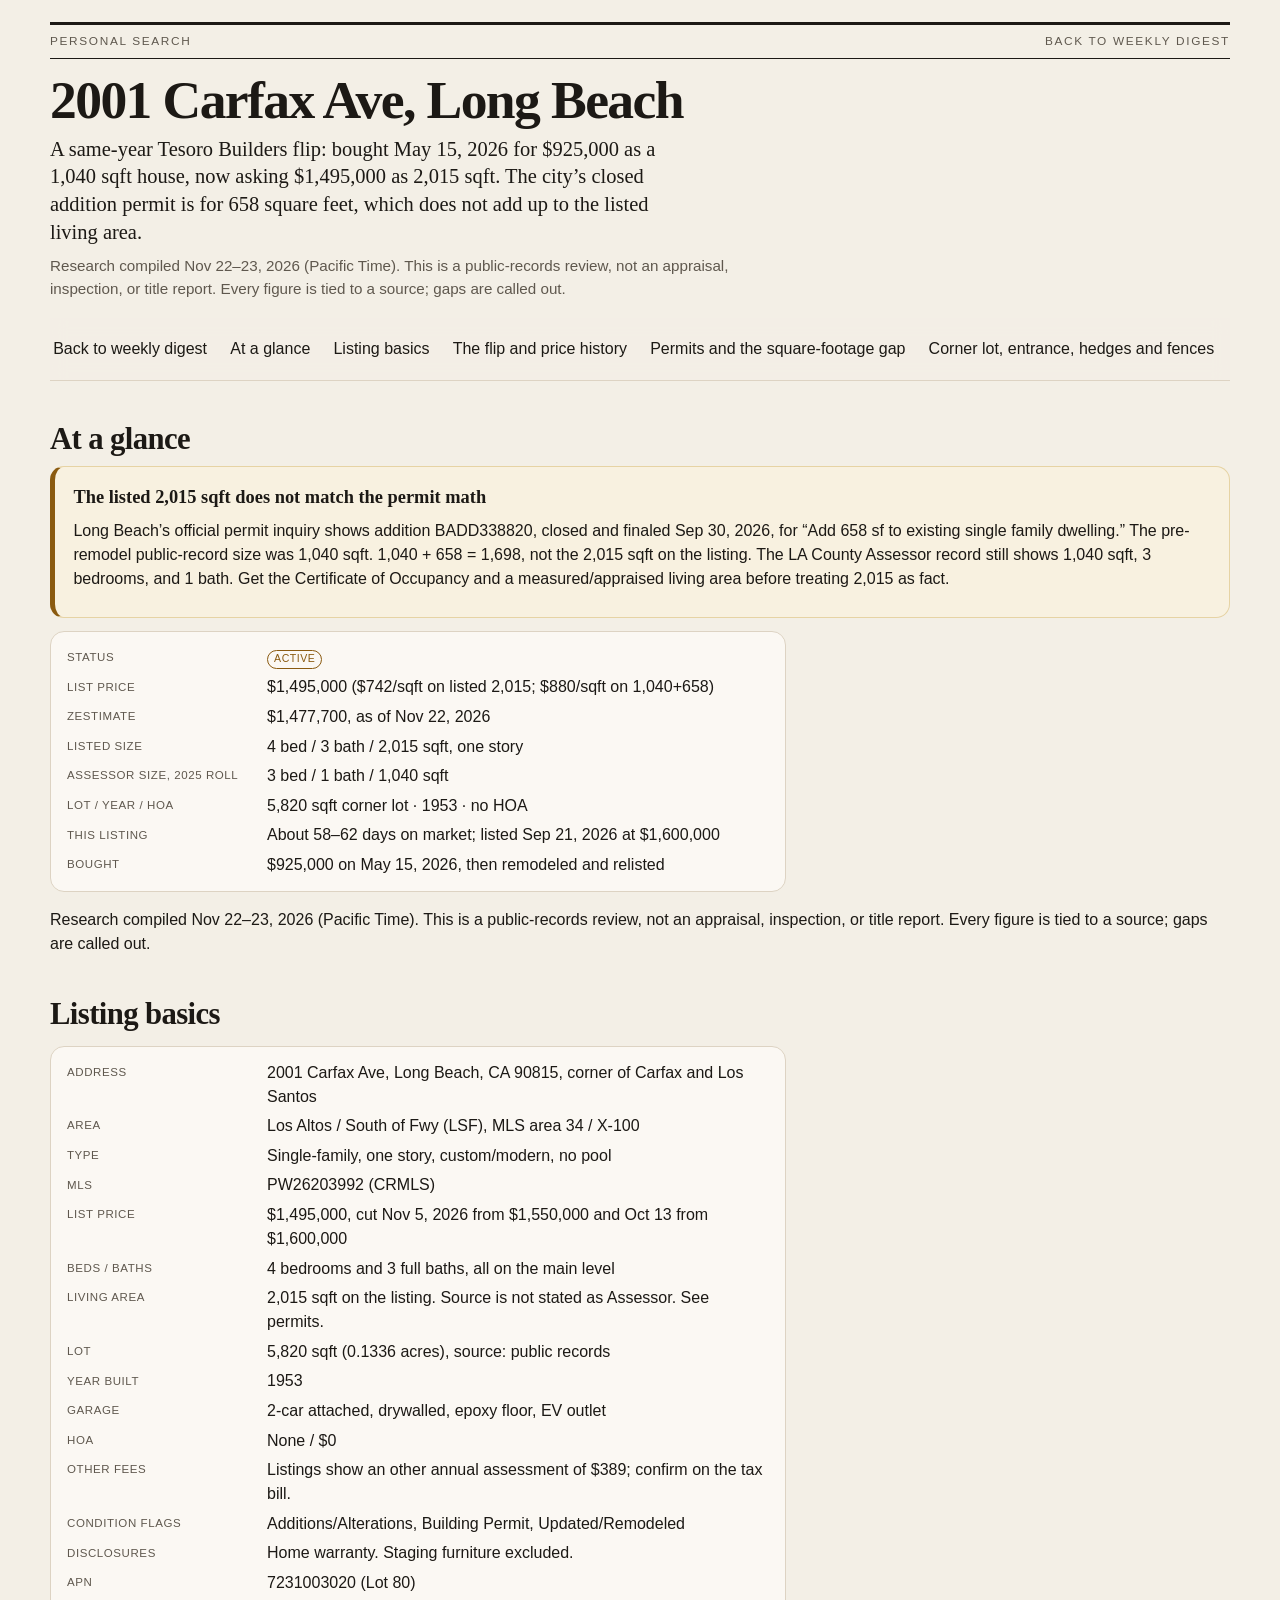
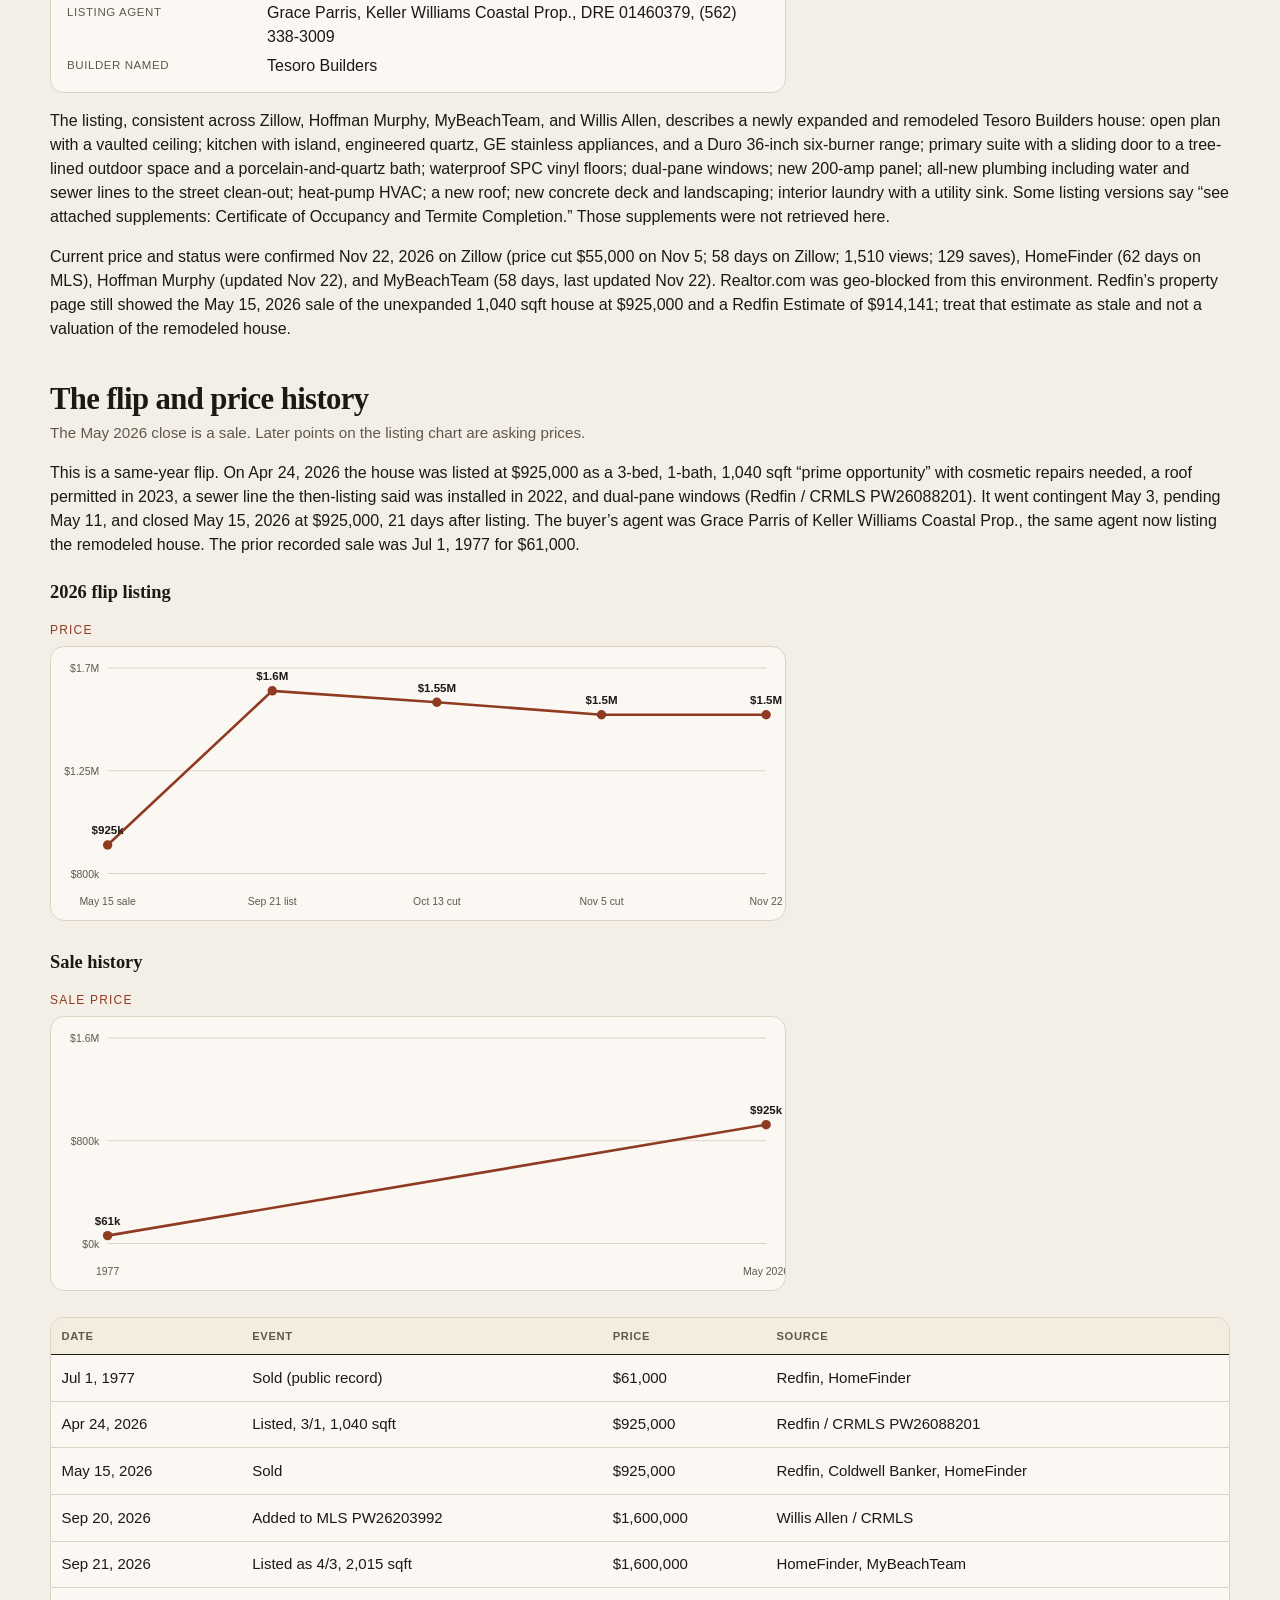
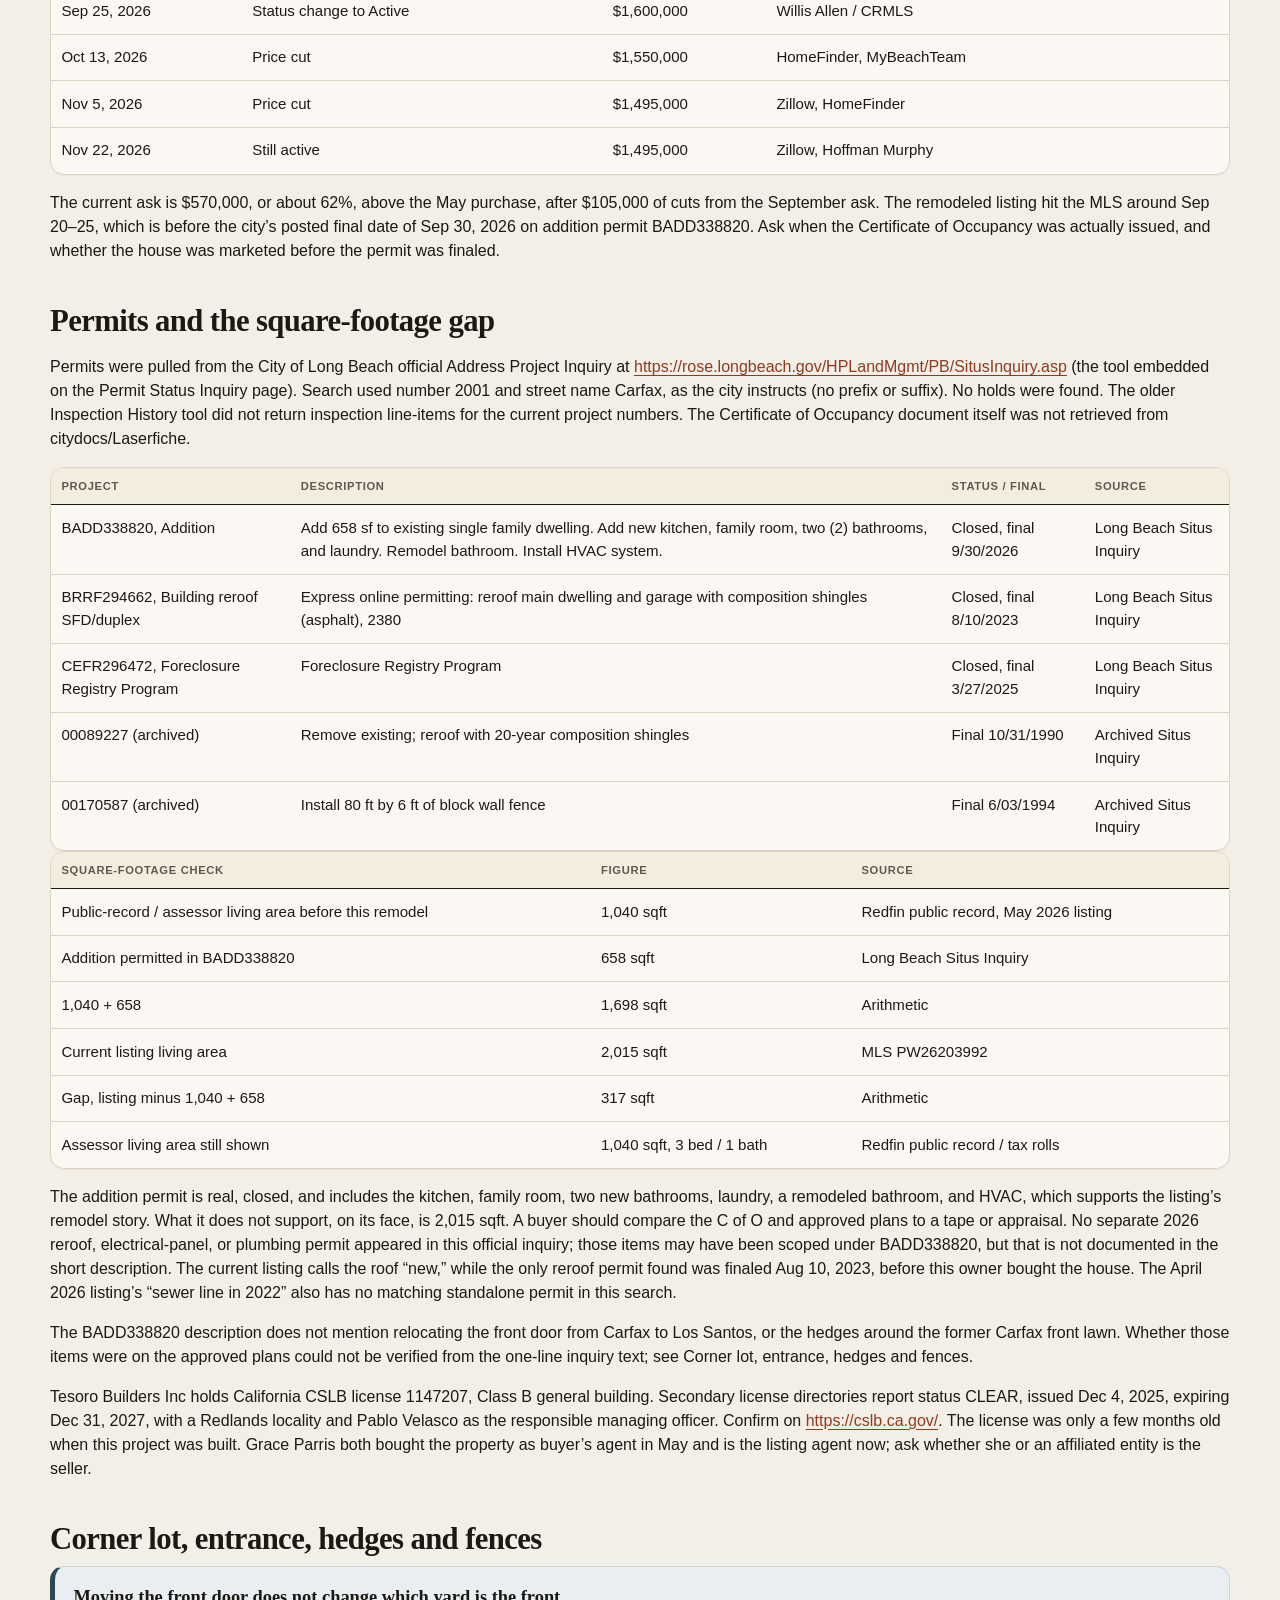
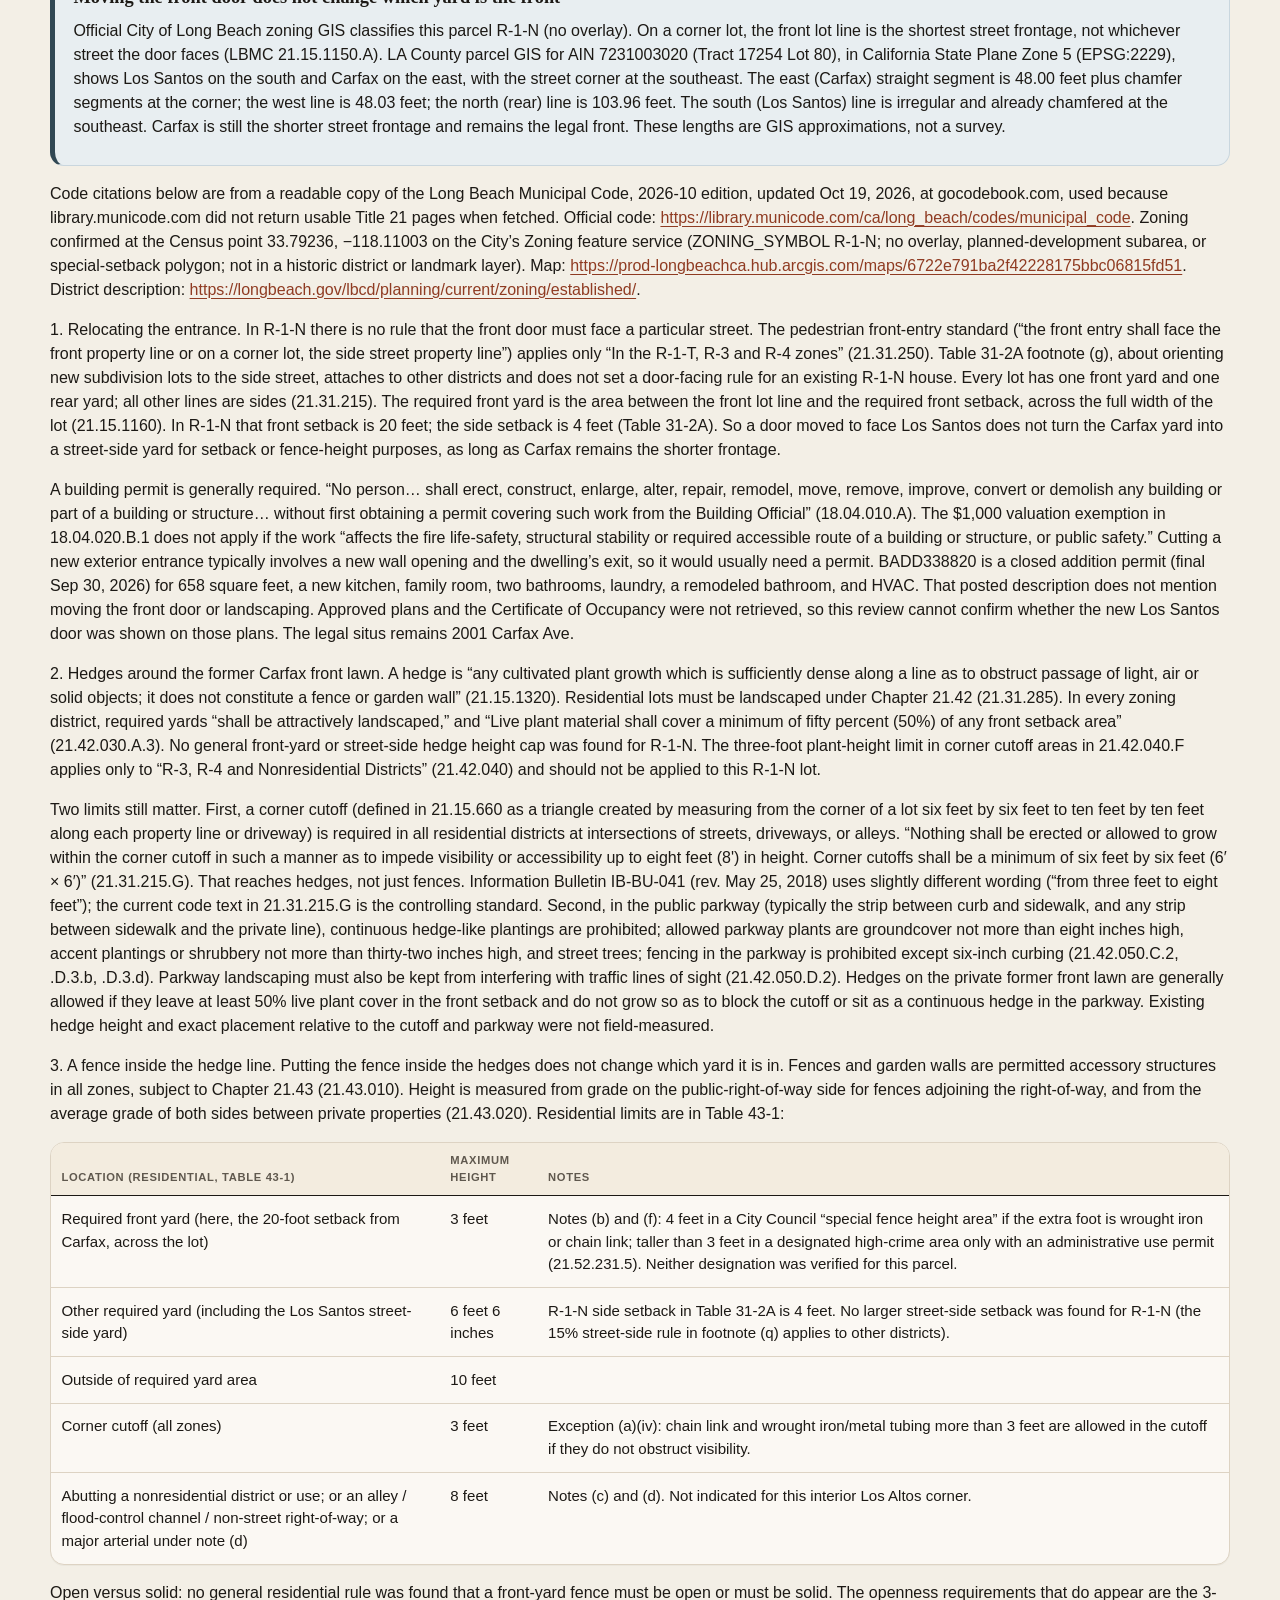
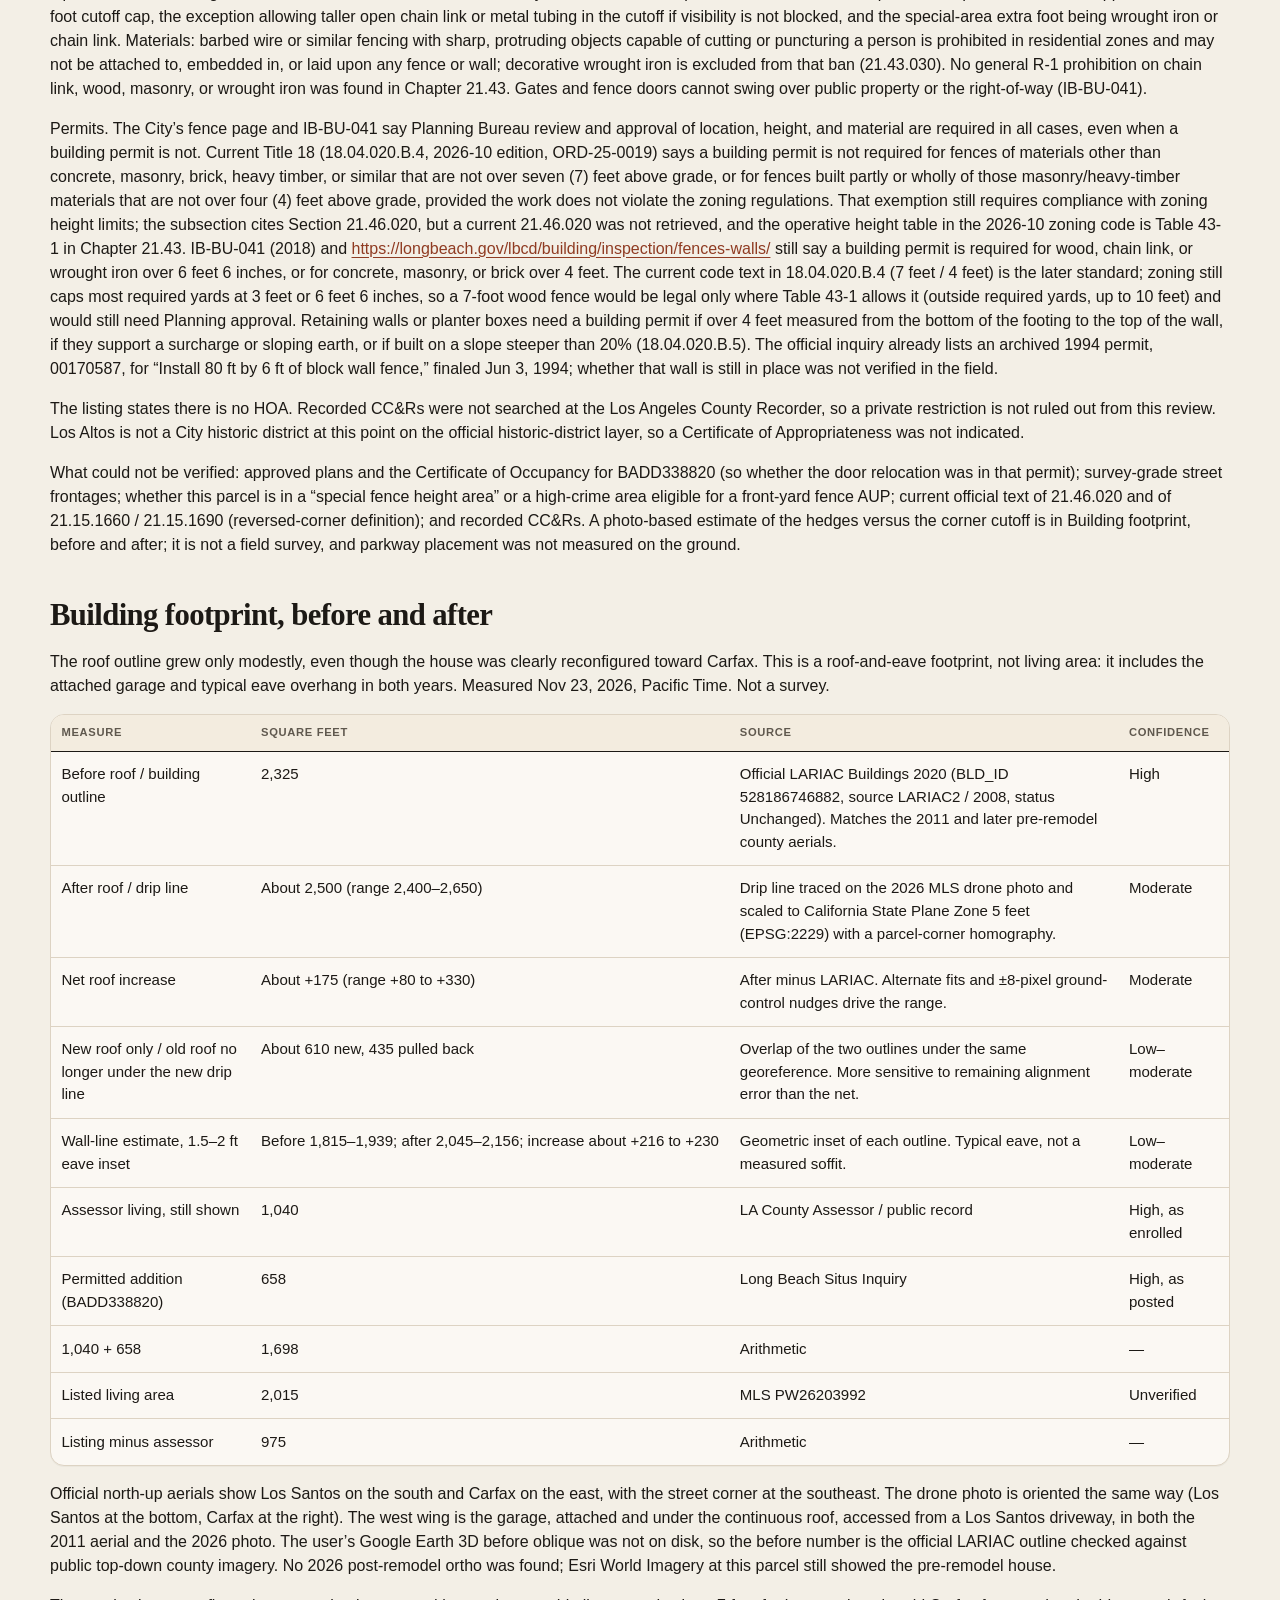
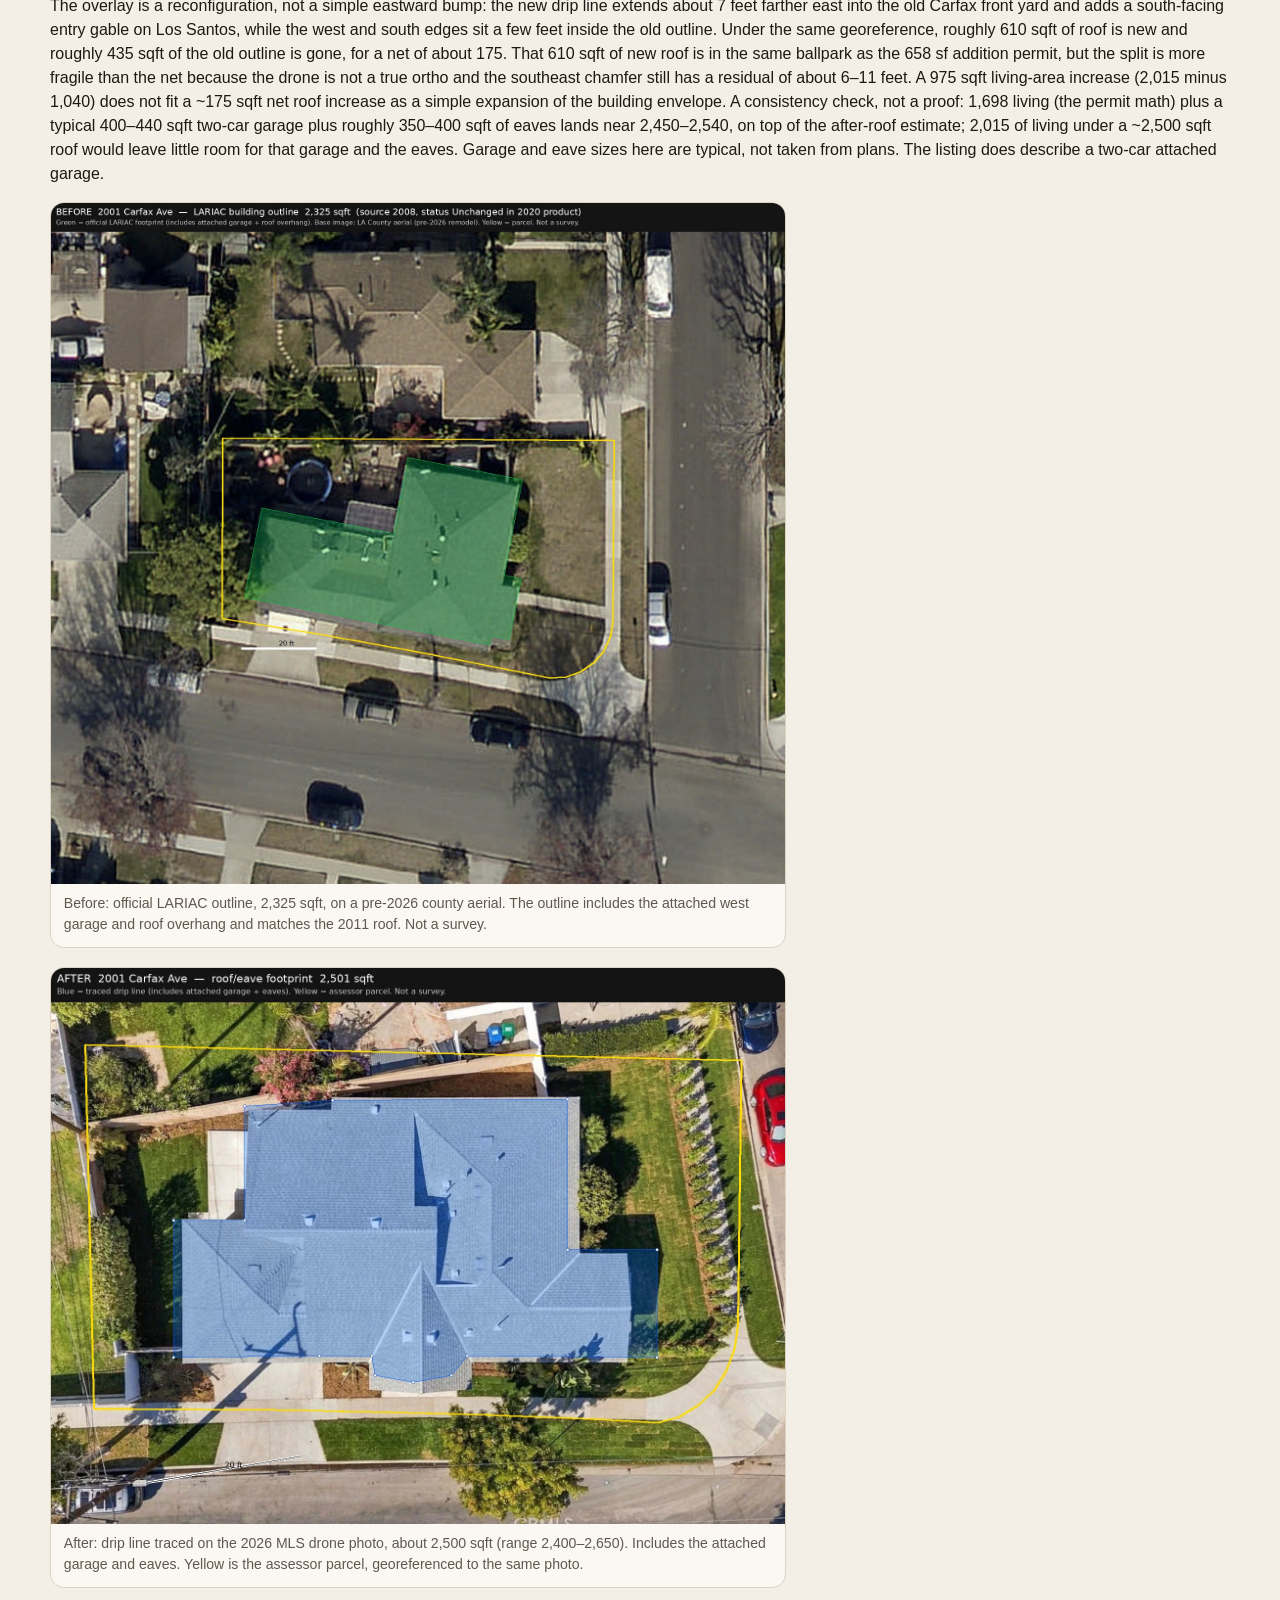
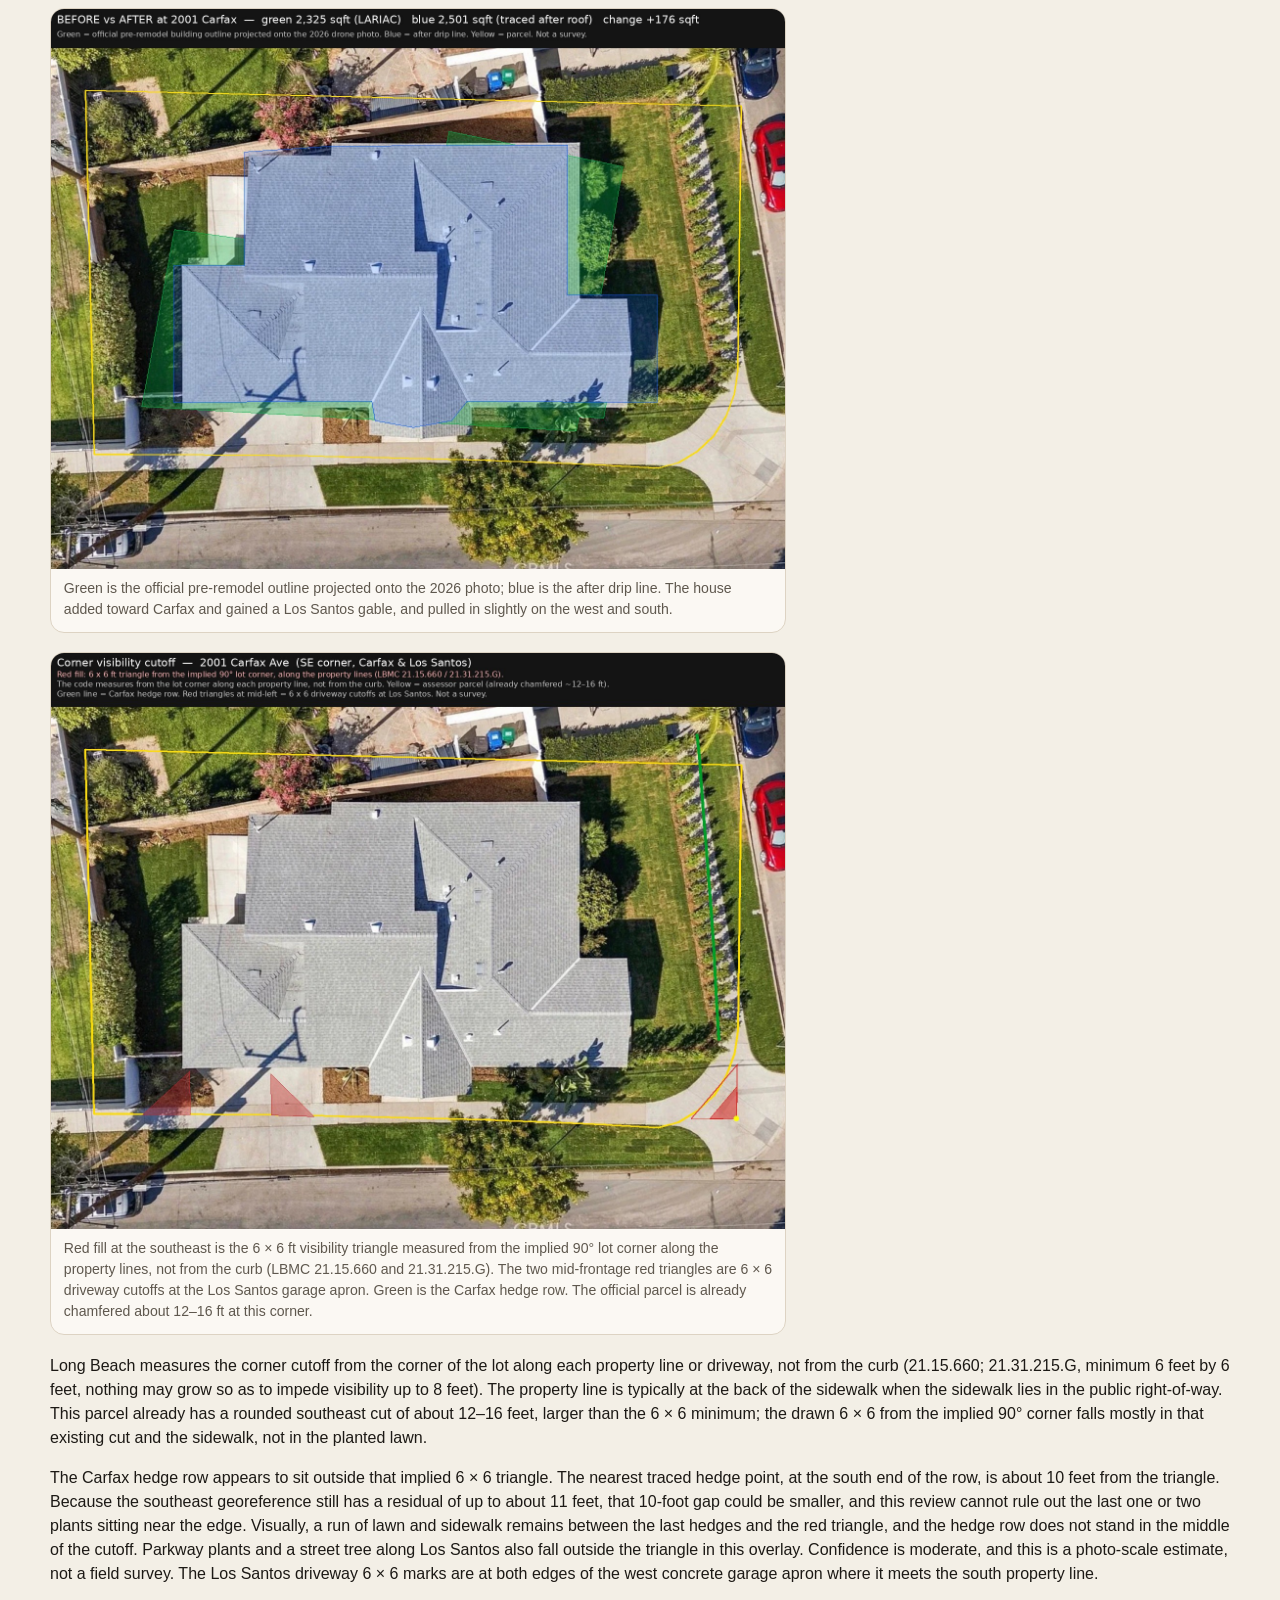
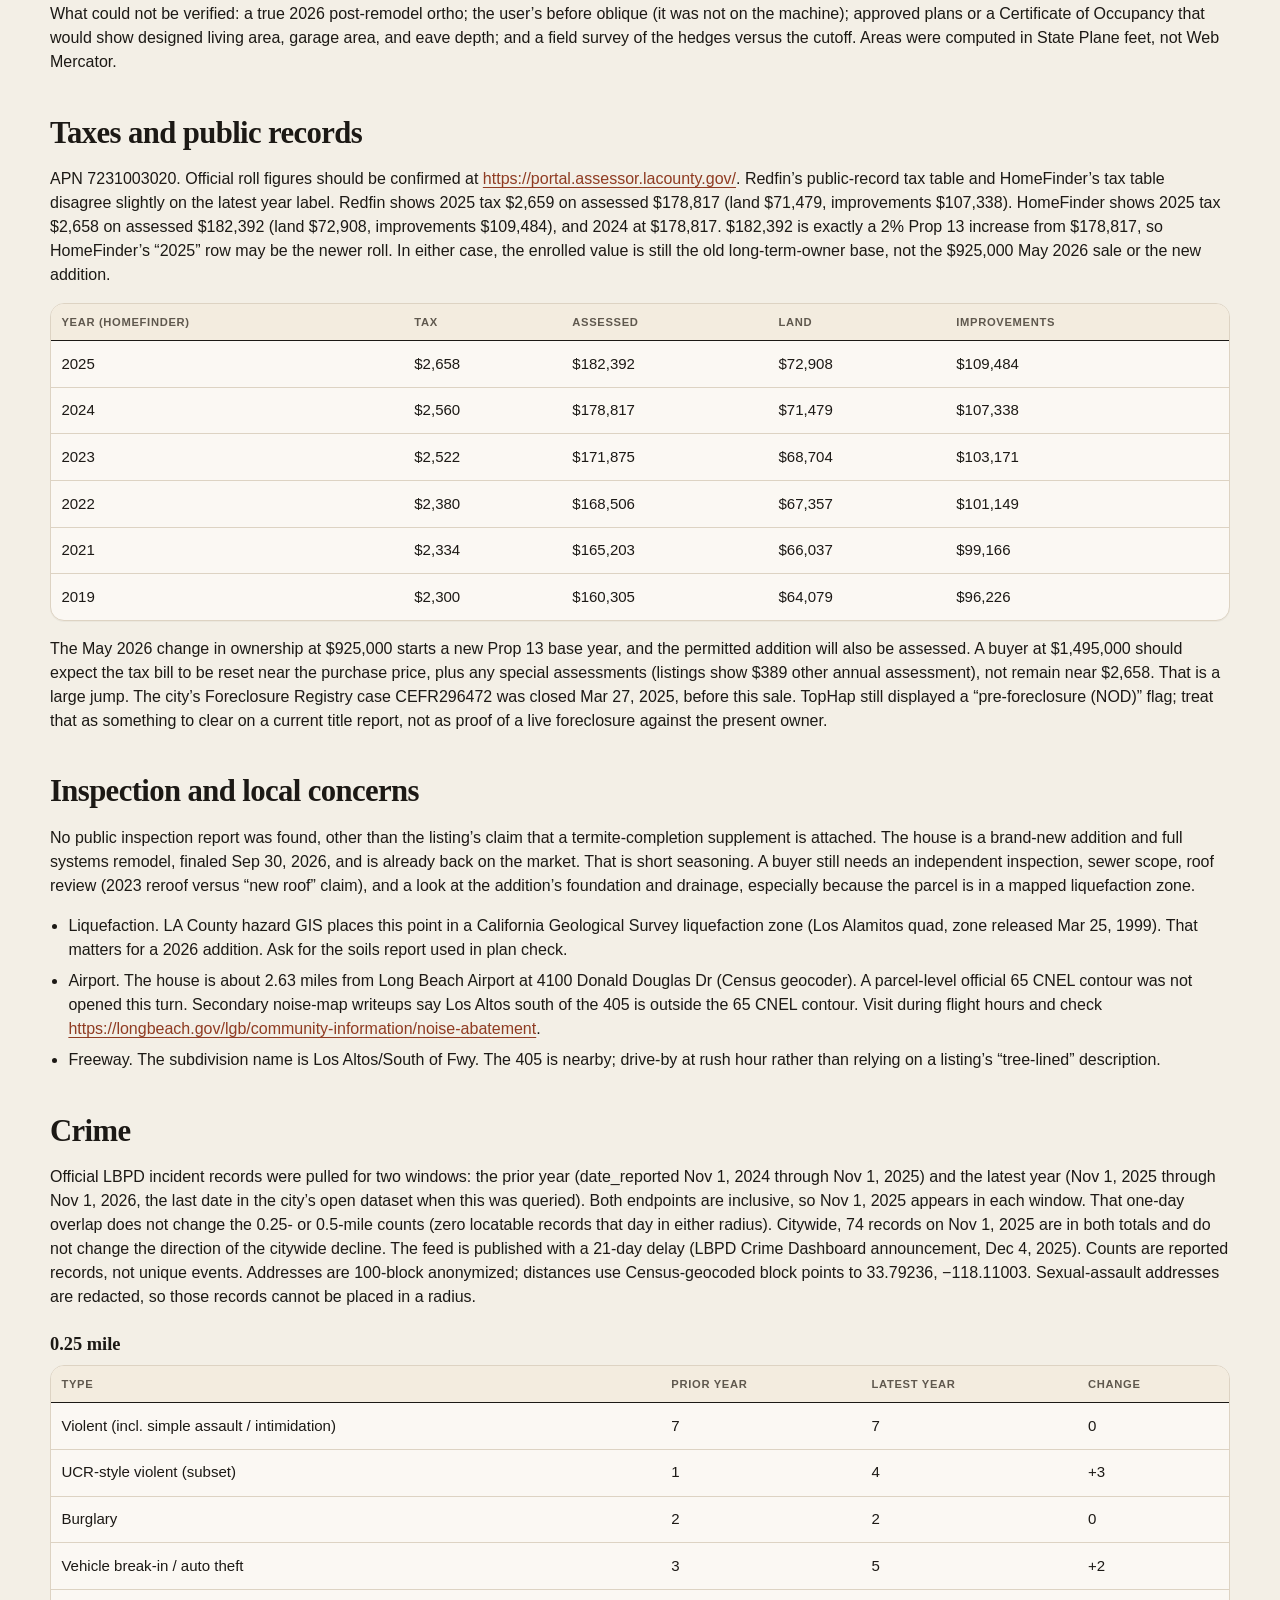
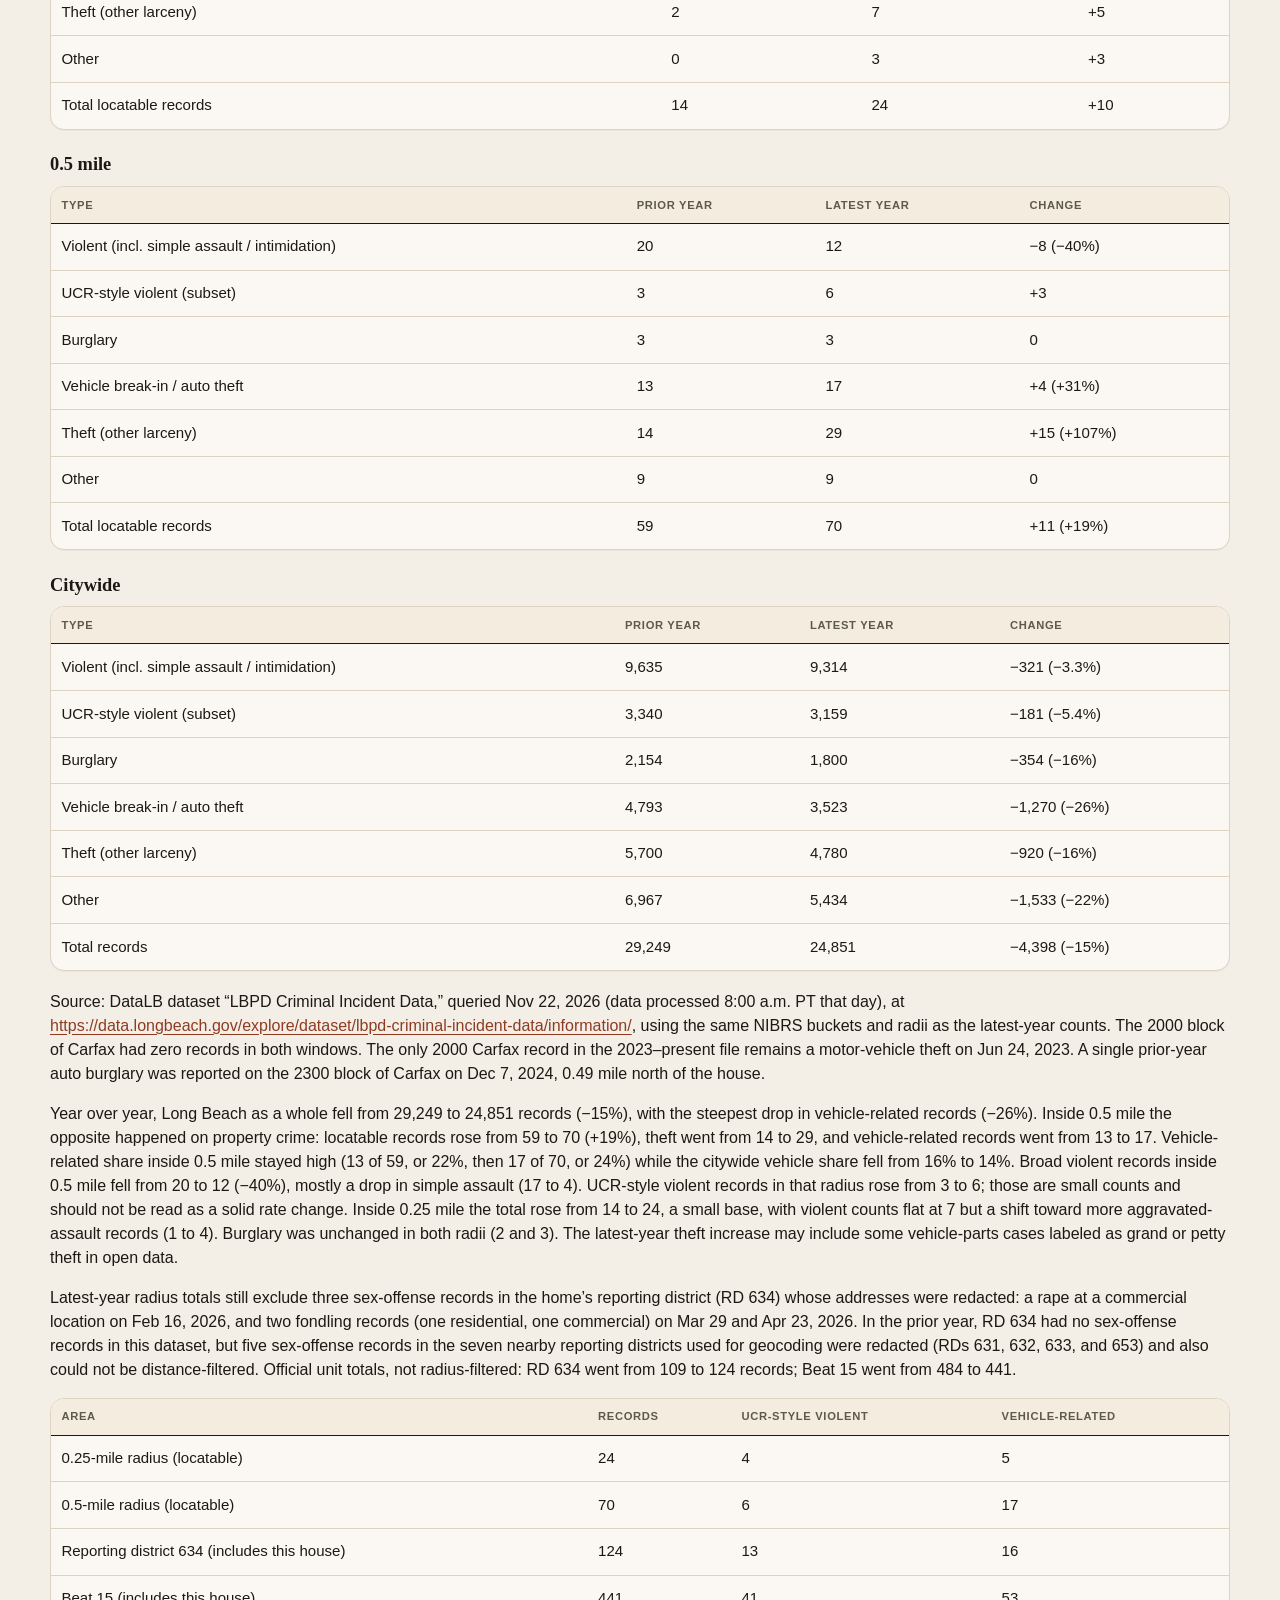
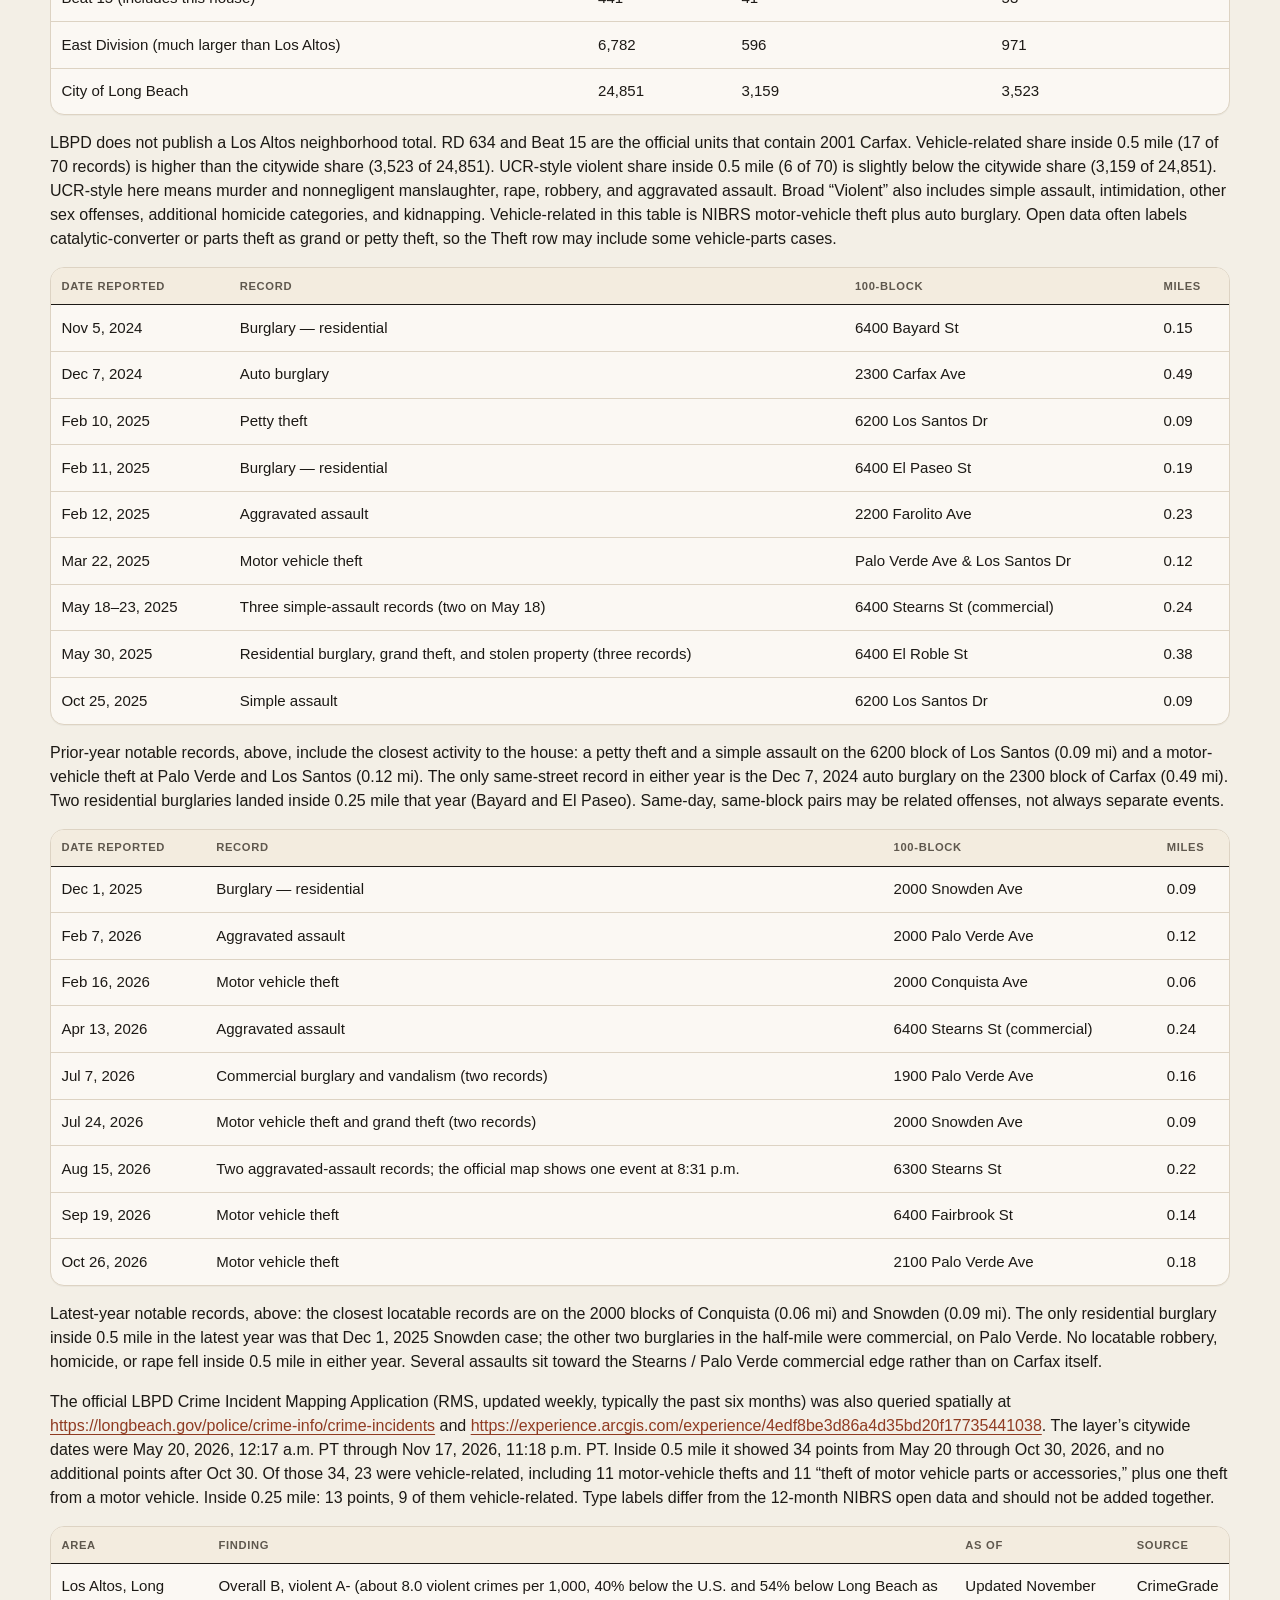
==== commit 33824c3c: "Update the Carfax deep dive with roof figures. Replace the report and add the four aerial images it " ====
--- a/carfax-deep-dive.html
+++ b/carfax-deep-dive.html
@@ -130,6 +130,29 @@
     }
     .view-block { margin: 0.4rem 0 1.2rem; }
     footer.criteria .colophon { margin-top: 0.4rem; }
+    .callout.info {
+      background: var(--caveat-bg);
+      border: 1px solid #c9d6de;
+      border-left: 5px solid var(--caveat);
+    }
+    .report-image {
+      margin: 1rem 0 1.2rem;
+      background: var(--paper);
+      border: 1px solid var(--line);
+      border-radius: 14px;
+      overflow: hidden;
+      max-width: 46rem;
+    }
+    .report-image img {
+      display: block;
+      width: 100%;
+      height: auto;
+    }
+    .report-image figcaption {
+      color: var(--muted);
+      font-size: 0.88rem;
+      padding: 0.55rem 0.8rem 0.75rem;
+    }
     @media (max-width: 700px) {
       .props { grid-template-columns: 1fr; gap: 0.15rem; }
       .props dt { padding-top: 0.55rem; }
@@ -152,11 +175,11 @@
         </div>
         <h1>2001 Carfax Ave, Long Beach</h1>
         <p class="lede">A same-year Tesoro Builders flip: bought May 15, 2026 for $925,000 as a 1,040 sqft house, now asking $1,495,000 as 2,015 sqft. The city’s closed addition permit is for 658 square feet, which does not add up to the listed living area.</p>
-        <p class="prepared">Research compiled Nov 22, 2026 (Pacific Time). This is a public-records review, not an appraisal, inspection, or title report. Every figure is tied to a source; gaps are called out.</p>
+        <p class="prepared">Research compiled Nov 22–23, 2026 (Pacific Time). This is a public-records review, not an appraisal, inspection, or title report. Every figure is tied to a source; gaps are called out.</p>
       </header>
       <nav class="nav" aria-label="On this page">
         <ul>
-          <li><a href="./index.html">Back to weekly digest</a></li><li><a href="#glance">At a glance</a></li><li><a href="#listing">Listing basics</a></li><li><a href="#price">The flip and price history</a></li><li><a href="#permits">Permits and the square-footage gap</a></li><li><a href="#taxes">Taxes and public records</a></li><li><a href="#inspection">Inspection and local concerns</a></li><li><a href="#crime">Crime</a></li><li><a href="#environment">Environmental hazards and airport noise</a></li><li><a href="#comps">Neighbors and comps</a></li><li><a href="#schools">Schools, walkability, commute</a></li><li><a href="#verdict">Red flags, questions, and verdict</a></li><li><a href="#sources">Sources</a></li>
+          <li><a href="./index.html">Back to weekly digest</a></li><li><a href="#glance">At a glance</a></li><li><a href="#listing">Listing basics</a></li><li><a href="#price">The flip and price history</a></li><li><a href="#permits">Permits and the square-footage gap</a></li><li><a href="#corner-lot">Corner lot, entrance, hedges and fences</a></li><li><a href="#footprint">Building footprint, before and after</a></li><li><a href="#taxes">Taxes and public records</a></li><li><a href="#inspection">Inspection and local concerns</a></li><li><a href="#crime">Crime</a></li><li><a href="#environment">Environmental hazards and airport noise</a></li><li><a href="#comps">Neighbors and comps</a></li><li><a href="#schools">Schools, walkability, commute</a></li><li><a href="#verdict">Red flags, questions, and verdict</a></li><li><a href="#sources">Sources</a></li>
         </ul>
       </nav>
       <section class="section" id="glance">
@@ -175,7 +198,7 @@
 <dt>This listing</dt><dd>About 58–62 days on market; listed Sep 21, 2026 at $1,600,000</dd>
 <dt>Bought</dt><dd>$925,000 on May 15, 2026, then remodeled and relisted</dd>
 </dl>
-<p>Research compiled Nov 22, 2026 (Pacific Time). This is a public-records review, not an appraisal, inspection, or title report. Every figure is tied to a source; gaps are called out.</p>
+<p>Research compiled Nov 22–23, 2026 (Pacific Time). This is a public-records review, not an appraisal, inspection, or title report. Every figure is tied to a source; gaps are called out.</p>
 </section>
 <section class="section" id="listing">
 <h2>Listing basics</h2>
@@ -240,7 +263,64 @@
 </table>
 </div>
 <p>The addition permit is real, closed, and includes the kitchen, family room, two new bathrooms, laundry, a remodeled bathroom, and HVAC, which supports the listing’s remodel story. What it does not support, on its face, is 2,015 sqft. A buyer should compare the C of O and approved plans to a tape or appraisal. No separate 2026 reroof, electrical-panel, or plumbing permit appeared in this official inquiry; those items may have been scoped under BADD338820, but that is not documented in the short description. The current listing calls the roof “new,” while the only reroof permit found was finaled Aug 10, 2023, before this owner bought the house. The April 2026 listing’s “sewer line in 2022” also has no matching standalone permit in this search.</p>
+<p>The BADD338820 description does not mention relocating the front door from Carfax to Los Santos, or the hedges around the former Carfax front lawn. Whether those items were on the approved plans could not be verified from the one-line inquiry text; see Corner lot, entrance, hedges and fences.</p>
 <p>Tesoro Builders Inc holds California CSLB license 1147207, Class B general building. Secondary license directories report status CLEAR, issued Dec 4, 2025, expiring Dec 31, 2027, with a Redlands locality and Pablo Velasco as the responsible managing officer. Confirm on <a href="https://cslb.ca.gov/">https://cslb.ca.gov/</a>. The license was only a few months old when this project was built. Grace Parris both bought the property as buyer’s agent in May and is the listing agent now; ask whether she or an affiliated entity is the seller.</p>
+</section>
+<section class="section" id="corner-lot">
+<h2>Corner lot, entrance, hedges and fences</h2>
+<div class="callout info">
+<p class="lead">Moving the front door does not change which yard is the front</p>
+<p>Official City of Long Beach zoning GIS classifies this parcel R-1-N (no overlay). On a corner lot, the front lot line is the shortest street frontage, not whichever street the door faces (LBMC 21.15.1150.A). LA County parcel GIS for AIN 7231003020 (Tract 17254 Lot 80), in California State Plane Zone 5 (EPSG:2229), shows Los Santos on the south and Carfax on the east, with the street corner at the southeast. The east (Carfax) straight segment is 48.00 feet plus chamfer segments at the corner; the west line is 48.03 feet; the north (rear) line is 103.96 feet. The south (Los Santos) line is irregular and already chamfered at the southeast. Carfax is still the shorter street frontage and remains the legal front. These lengths are GIS approximations, not a survey.</p>
+</div>
+<p>Code citations below are from a readable copy of the Long Beach Municipal Code, 2026-10 edition, updated Oct 19, 2026, at gocodebook.com, used because library.municode.com did not return usable Title 21 pages when fetched. Official code: <a href="https://library.municode.com/ca/long_beach/codes/municipal_code">https://library.municode.com/ca/long_beach/codes/municipal_code</a>. Zoning confirmed at the Census point 33.79236, −118.11003 on the City’s Zoning feature service (ZONING_SYMBOL R-1-N; no overlay, planned-development subarea, or special-setback polygon; not in a historic district or landmark layer). Map: <a href="https://prod-longbeachca.hub.arcgis.com/maps/6722e791ba2f42228175bbc06815fd51">https://prod-longbeachca.hub.arcgis.com/maps/6722e791ba2f42228175bbc06815fd51</a>. District description: <a href="https://longbeach.gov/lbcd/planning/current/zoning/established/">https://longbeach.gov/lbcd/planning/current/zoning/established/</a>.</p>
+<p>1. Relocating the entrance. In R-1-N there is no rule that the front door must face a particular street. The pedestrian front-entry standard (“the front entry shall face the front property line or on a corner lot, the side street property line”) applies only “In the R-1-T, R-3 and R-4 zones” (21.31.250). Table 31-2A footnote (g), about orienting new subdivision lots to the side street, attaches to other districts and does not set a door-facing rule for an existing R-1-N house. Every lot has one front yard and one rear yard; all other lines are sides (21.31.215). The required front yard is the area between the front lot line and the required front setback, across the full width of the lot (21.15.1160). In R-1-N that front setback is 20 feet; the side setback is 4 feet (Table 31-2A). So a door moved to face Los Santos does not turn the Carfax yard into a street-side yard for setback or fence-height purposes, as long as Carfax remains the shorter frontage.</p>
+<p>A building permit is generally required. “No person… shall erect, construct, enlarge, alter, repair, remodel, move, remove, improve, convert or demolish any building or part of a building or structure… without first obtaining a permit covering such work from the Building Official” (18.04.010.A). The $1,000 valuation exemption in 18.04.020.B.1 does not apply if the work “affects the fire life-safety, structural stability or required accessible route of a building or structure, or public safety.” Cutting a new exterior entrance typically involves a new wall opening and the dwelling’s exit, so it would usually need a permit. BADD338820 is a closed addition permit (final Sep 30, 2026) for 658 square feet, a new kitchen, family room, two bathrooms, laundry, a remodeled bathroom, and HVAC. That posted description does not mention moving the front door or landscaping. Approved plans and the Certificate of Occupancy were not retrieved, so this review cannot confirm whether the new Los Santos door was shown on those plans. The legal situs remains 2001 Carfax Ave.</p>
+<p>2. Hedges around the former Carfax front lawn. A hedge is “any cultivated plant growth which is sufficiently dense along a line as to obstruct passage of light, air or solid objects; it does not constitute a fence or garden wall” (21.15.1320). Residential lots must be landscaped under Chapter 21.42 (21.31.285). In every zoning district, required yards “shall be attractively landscaped,” and “Live plant material shall cover a minimum of fifty percent (50%) of any front setback area” (21.42.030.A.3). No general front-yard or street-side hedge height cap was found for R-1-N. The three-foot plant-height limit in corner cutoff areas in 21.42.040.F applies only to “R-3, R-4 and Nonresidential Districts” (21.42.040) and should not be applied to this R-1-N lot.</p>
+<p>Two limits still matter. First, a corner cutoff (defined in 21.15.660 as a triangle created by measuring from the corner of a lot six feet by six feet to ten feet by ten feet along each property line or driveway) is required in all residential districts at intersections of streets, driveways, or alleys. “Nothing shall be erected or allowed to grow within the corner cutoff in such a manner as to impede visibility or accessibility up to eight feet (8&#x27;) in height. Corner cutoffs shall be a minimum of six feet by six feet (6′ × 6′)” (21.31.215.G). That reaches hedges, not just fences. Information Bulletin IB-BU-041 (rev. May 25, 2018) uses slightly different wording (“from three feet to eight feet”); the current code text in 21.31.215.G is the controlling standard. Second, in the public parkway (typically the strip between curb and sidewalk, and any strip between sidewalk and the private line), continuous hedge-like plantings are prohibited; allowed parkway plants are groundcover not more than eight inches high, accent plantings or shrubbery not more than thirty-two inches high, and street trees; fencing in the parkway is prohibited except six-inch curbing (21.42.050.C.2, .D.3.b, .D.3.d). Parkway landscaping must also be kept from interfering with traffic lines of sight (21.42.050.D.2). Hedges on the private former front lawn are generally allowed if they leave at least 50% live plant cover in the front setback and do not grow so as to block the cutoff or sit as a continuous hedge in the parkway. Existing hedge height and exact placement relative to the cutoff and parkway were not field-measured.</p>
+<p>3. A fence inside the hedge line. Putting the fence inside the hedges does not change which yard it is in. Fences and garden walls are permitted accessory structures in all zones, subject to Chapter 21.43 (21.43.010). Height is measured from grade on the public-right-of-way side for fences adjoining the right-of-way, and from the average grade of both sides between private properties (21.43.020). Residential limits are in Table 43-1:</p>
+<div class="table-wrap">
+<table class="cards">
+<thead><tr><th>Location (residential, Table 43-1)</th><th>Maximum height</th><th>Notes</th></tr></thead>
+<tbody>
+<tr><td data-label="Location (residential, Table 43-1)">Required front yard (here, the 20-foot setback from Carfax, across the lot)</td><td data-label="Maximum height">3 feet</td><td data-label="Notes">Notes (b) and (f): 4 feet in a City Council “special fence height area” if the extra foot is wrought iron or chain link; taller than 3 feet in a designated high-crime area only with an administrative use permit (21.52.231.5). Neither designation was verified for this parcel.</td></tr><tr><td data-label="Location (residential, Table 43-1)">Other required yard (including the Los Santos street-side yard)</td><td data-label="Maximum height">6 feet 6 inches</td><td data-label="Notes">R-1-N side setback in Table 31-2A is 4 feet. No larger street-side setback was found for R-1-N (the 15% street-side rule in footnote (q) applies to other districts).</td></tr><tr><td data-label="Location (residential, Table 43-1)">Outside of required yard area</td><td data-label="Maximum height">10 feet</td><td data-label="Notes"></td></tr><tr><td data-label="Location (residential, Table 43-1)">Corner cutoff (all zones)</td><td data-label="Maximum height">3 feet</td><td data-label="Notes">Exception (a)(iv): chain link and wrought iron/metal tubing more than 3 feet are allowed in the cutoff if they do not obstruct visibility.</td></tr><tr><td data-label="Location (residential, Table 43-1)">Abutting a nonresidential district or use; or an alley / flood-control channel / non-street right-of-way; or a major arterial under note (d)</td><td data-label="Maximum height">8 feet</td><td data-label="Notes">Notes (c) and (d). Not indicated for this interior Los Altos corner.</td></tr></tbody>
+</table>
+</div>
+<p>Open versus solid: no general residential rule was found that a front-yard fence must be open or must be solid. The openness requirements that do appear are the 3-foot cutoff cap, the exception allowing taller open chain link or metal tubing in the cutoff if visibility is not blocked, and the special-area extra foot being wrought iron or chain link. Materials: barbed wire or similar fencing with sharp, protruding objects capable of cutting or puncturing a person is prohibited in residential zones and may not be attached to, embedded in, or laid upon any fence or wall; decorative wrought iron is excluded from that ban (21.43.030). No general R-1 prohibition on chain link, wood, masonry, or wrought iron was found in Chapter 21.43. Gates and fence doors cannot swing over public property or the right-of-way (IB-BU-041).</p>
+<p>Permits. The City’s fence page and IB-BU-041 say Planning Bureau review and approval of location, height, and material are required in all cases, even when a building permit is not. Current Title 18 (18.04.020.B.4, 2026-10 edition, ORD-25-0019) says a building permit is not required for fences of materials other than concrete, masonry, brick, heavy timber, or similar that are not over seven (7) feet above grade, or for fences built partly or wholly of those masonry/heavy-timber materials that are not over four (4) feet above grade, provided the work does not violate the zoning regulations. That exemption still requires compliance with zoning height limits; the subsection cites Section 21.46.020, but a current 21.46.020 was not retrieved, and the operative height table in the 2026-10 zoning code is Table 43-1 in Chapter 21.43. IB-BU-041 (2018) and <a href="https://longbeach.gov/lbcd/building/inspection/fences-walls/">https://longbeach.gov/lbcd/building/inspection/fences-walls/</a> still say a building permit is required for wood, chain link, or wrought iron over 6 feet 6 inches, or for concrete, masonry, or brick over 4 feet. The current code text in 18.04.020.B.4 (7 feet / 4 feet) is the later standard; zoning still caps most required yards at 3 feet or 6 feet 6 inches, so a 7-foot wood fence would be legal only where Table 43-1 allows it (outside required yards, up to 10 feet) and would still need Planning approval. Retaining walls or planter boxes need a building permit if over 4 feet measured from the bottom of the footing to the top of the wall, if they support a surcharge or sloping earth, or if built on a slope steeper than 20% (18.04.020.B.5). The official inquiry already lists an archived 1994 permit, 00170587, for “Install 80 ft by 6 ft of block wall fence,” finaled Jun 3, 1994; whether that wall is still in place was not verified in the field.</p>
+<p>The listing states there is no HOA. Recorded CC&amp;Rs were not searched at the Los Angeles County Recorder, so a private restriction is not ruled out from this review. Los Altos is not a City historic district at this point on the official historic-district layer, so a Certificate of Appropriateness was not indicated.</p>
+<p>What could not be verified: approved plans and the Certificate of Occupancy for BADD338820 (so whether the door relocation was in that permit); survey-grade street frontages; whether this parcel is in a “special fence height area” or a high-crime area eligible for a front-yard fence AUP; current official text of 21.46.020 and of 21.15.1660 / 21.15.1690 (reversed-corner definition); and recorded CC&amp;Rs. A photo-based estimate of the hedges versus the corner cutoff is in Building footprint, before and after; it is not a field survey, and parkway placement was not measured on the ground.</p>
+</section>
+<section class="section" id="footprint">
+<h2>Building footprint, before and after</h2>
+<p>The roof outline grew only modestly, even though the house was clearly reconfigured toward Carfax. This is a roof-and-eave footprint, not living area: it includes the attached garage and typical eave overhang in both years. Measured Nov 23, 2026, Pacific Time. Not a survey.</p>
+<div class="table-wrap">
+<table class="cards">
+<thead><tr><th>Measure</th><th>Square feet</th><th>Source</th><th>Confidence</th></tr></thead>
+<tbody>
+<tr><td data-label="Measure">Before roof / building outline</td><td data-label="Square feet" class="num">2,325</td><td data-label="Source">Official LARIAC Buildings 2020 (BLD_ID 528186746882, source LARIAC2 / 2008, status Unchanged). Matches the 2011 and later pre-remodel county aerials.</td><td data-label="Confidence">High</td></tr><tr><td data-label="Measure">After roof / drip line</td><td data-label="Square feet" class="num">About 2,500 (range 2,400–2,650)</td><td data-label="Source">Drip line traced on the 2026 MLS drone photo and scaled to California State Plane Zone 5 feet (EPSG:2229) with a parcel-corner homography.</td><td data-label="Confidence">Moderate</td></tr><tr><td data-label="Measure">Net roof increase</td><td data-label="Square feet" class="num">About +175 (range +80 to +330)</td><td data-label="Source">After minus LARIAC. Alternate fits and ±8-pixel ground-control nudges drive the range.</td><td data-label="Confidence">Moderate</td></tr><tr><td data-label="Measure">New roof only / old roof no longer under the new drip line</td><td data-label="Square feet" class="num">About 610 new, 435 pulled back</td><td data-label="Source">Overlap of the two outlines under the same georeference. More sensitive to remaining alignment error than the net.</td><td data-label="Confidence">Low–moderate</td></tr><tr><td data-label="Measure">Wall-line estimate, 1.5–2 ft eave inset</td><td data-label="Square feet" class="num">Before 1,815–1,939; after 2,045–2,156; increase about +216 to +230</td><td data-label="Source">Geometric inset of each outline. Typical eave, not a measured soffit.</td><td data-label="Confidence">Low–moderate</td></tr><tr><td data-label="Measure">Assessor living, still shown</td><td data-label="Square feet" class="num">1,040</td><td data-label="Source">LA County Assessor / public record</td><td data-label="Confidence">High, as enrolled</td></tr><tr><td data-label="Measure">Permitted addition (BADD338820)</td><td data-label="Square feet" class="num">658</td><td data-label="Source">Long Beach Situs Inquiry</td><td data-label="Confidence">High, as posted</td></tr><tr><td data-label="Measure">1,040 + 658</td><td data-label="Square feet" class="num">1,698</td><td data-label="Source">Arithmetic</td><td data-label="Confidence">—</td></tr><tr><td data-label="Measure">Listed living area</td><td data-label="Square feet" class="num">2,015</td><td data-label="Source">MLS PW26203992</td><td data-label="Confidence">Unverified</td></tr><tr><td data-label="Measure">Listing minus assessor</td><td data-label="Square feet" class="num">975</td><td data-label="Source">Arithmetic</td><td data-label="Confidence">—</td></tr></tbody>
+</table>
+</div>
+<p>Official north-up aerials show Los Santos on the south and Carfax on the east, with the street corner at the southeast. The drone photo is oriented the same way (Los Santos at the bottom, Carfax at the right). The west wing is the garage, attached and under the continuous roof, accessed from a Los Santos driveway, in both the 2011 aerial and the 2026 photo. The user’s Google Earth 3D before oblique was not on disk, so the before number is the official LARIAC outline checked against public top-down county imagery. No 2026 post-remodel ortho was found; Esri World Imagery at this parcel still showed the pre-remodel house.</p>
+<p>The overlay is a reconfiguration, not a simple eastward bump: the new drip line extends about 7 feet farther east into the old Carfax front yard and adds a south-facing entry gable on Los Santos, while the west and south edges sit a few feet inside the old outline. Under the same georeference, roughly 610 sqft of roof is new and roughly 435 sqft of the old outline is gone, for a net of about 175. That 610 sqft of new roof is in the same ballpark as the 658 sf addition permit, but the split is more fragile than the net because the drone is not a true ortho and the southeast chamfer still has a residual of about 6–11 feet. A 975 sqft living-area increase (2,015 minus 1,040) does not fit a ~175 sqft net roof increase as a simple expansion of the building envelope. A consistency check, not a proof: 1,698 living (the permit math) plus a typical 400–440 sqft two-car garage plus roughly 350–400 sqft of eaves lands near 2,450–2,540, on top of the after-roof estimate; 2,015 of living under a ~2,500 sqft roof would leave little room for that garage and the eaves. Garage and eave sizes here are typical, not taken from plans. The listing does describe a two-car attached garage.</p>
+<figure class="report-image">
+<img src="./img/before-roof.jpg" alt="Pre-remodel LA County aerial of 2001 Carfax with the official LARIAC building outline of 2,325 square feet in green and the assessor parcel in yellow, north up, Los Santos at the bottom and Carfax at the right." width="1788" height="1660" style="aspect-ratio: 1788/1660;">
+<figcaption>Before: official LARIAC outline, 2,325 sqft, on a pre-2026 county aerial. The outline includes the attached west garage and roof overhang and matches the 2011 roof. Not a survey.</figcaption>
+</figure>
+<figure class="report-image">
+<img src="./img/after-roof.jpg" alt="2026 drone photo of 2001 Carfax with the traced after roof drip line of about 2,500 square feet in blue and the assessor parcel in yellow." width="1500" height="1136" style="aspect-ratio: 1500/1136;">
+<figcaption>After: drip line traced on the 2026 MLS drone photo, about 2,500 sqft (range 2,400–2,650). Includes the attached garage and eaves. Yellow is the assessor parcel, georeferenced to the same photo.</figcaption>
+</figure>
+<figure class="report-image">
+<img src="./img/footprint-overlay.jpg" alt="The official pre-remodel LARIAC outline in green overlaid on the 2026 drone photo, with the after drip line in blue, showing a new east wing and south gable and a pullback on the west and south." width="1500" height="1146" style="aspect-ratio: 1500/1146;">
+<figcaption>Green is the official pre-remodel outline projected onto the 2026 photo; blue is the after drip line. The house added toward Carfax and gained a Los Santos gable, and pulled in slightly on the west and south.</figcaption>
+</figure>
+<figure class="report-image">
+<img src="./img/visibility-triangle.jpg" alt="The same 2026 drone photo with a semi-transparent red 6-by-6-foot corner visibility triangle at the southeast property-line corner, two red 6-by-6 driveway triangles on Los Santos, a green line along the Carfax hedge row, and the yellow parcel already chamfered at the street corner." width="1500" height="1176" style="aspect-ratio: 1500/1176;">
+<figcaption>Red fill at the southeast is the 6 × 6 ft visibility triangle measured from the implied 90° lot corner along the property lines, not from the curb (LBMC 21.15.660 and 21.31.215.G). The two mid-frontage red triangles are 6 × 6 driveway cutoffs at the Los Santos garage apron. Green is the Carfax hedge row. The official parcel is already chamfered about 12–16 ft at this corner.</figcaption>
+</figure>
+<p>Long Beach measures the corner cutoff from the corner of the lot along each property line or driveway, not from the curb (21.15.660; 21.31.215.G, minimum 6 feet by 6 feet, nothing may grow so as to impede visibility up to 8 feet). The property line is typically at the back of the sidewalk when the sidewalk lies in the public right-of-way. This parcel already has a rounded southeast cut of about 12–16 feet, larger than the 6 × 6 minimum; the drawn 6 × 6 from the implied 90° corner falls mostly in that existing cut and the sidewalk, not in the planted lawn.</p>
+<p>The Carfax hedge row appears to sit outside that implied 6 × 6 triangle. The nearest traced hedge point, at the south end of the row, is about 10 feet from the triangle. Because the southeast georeference still has a residual of up to about 11 feet, that 10-foot gap could be smaller, and this review cannot rule out the last one or two plants sitting near the edge. Visually, a run of lawn and sidewalk remains between the last hedges and the red triangle, and the hedge row does not stand in the middle of the cutoff. Parkway plants and a street tree along Los Santos also fall outside the triangle in this overlay. Confidence is moderate, and this is a photo-scale estimate, not a field survey. The Los Santos driveway 6 × 6 marks are at both edges of the west concrete garage apron where it meets the south property line.</p>
+<p>What could not be verified: a true 2026 post-remodel ortho; the user’s before oblique (it was not on the machine); approved plans or a Certificate of Occupancy that would show designed living area, garage area, and eave depth; and a field survey of the hedges versus the cutoff. Areas were computed in State Plane feet, not Web Mercator.</p>
 </section>
 <section class="section" id="taxes">
 <h2>Taxes and public records</h2>
@@ -397,7 +477,7 @@
 <li>Violent-crime grades for Los Altos are strong relative to Long Beach, and official LBPD records show no incidents on the 2000 block of Carfax in either of the last two 12-month open-data windows. The main nearby pattern is vehicle and vehicle-parts theft, which rose in this half-mile even as citywide vehicle crime fell. Walk Score 65 is usable.</li>
 <li>The May 2026 purchase at $925,000 looks in line with other unexpanded Carfax sales, so the starting basis was not obviously inflated.</li>
 </ul></div>
-<div class="cons"><h3>What to watch</h3><ul><li>Listed 2,015 sqft versus permitted 658 sf added to a 1,040 sqft house (1,698). Assessor still shows 1,040 / 3 / 1.</li>
+<div class="cons"><h3>What to watch</h3><ul><li>Listed 2,015 sqft versus permitted 658 sf added to a 1,040 sqft house (1,698). Assessor still shows 1,040 / 3 / 1. A before/after roof-outline estimate shows only about 175 sqft of net roof growth (range roughly 80–330), which does not support a 975 sqft living-area increase as a simple expansion.</li>
 <li>Same-year flip: $925,000 in May, listed at $1,600,000 in September, now $1,495,000, already cut $105,000 and sitting 62 days.</li>
 <li>MLS went live around Sep 20–25, before the posted permit final date of Sep 30.</li>
 <li>The listing agent also represented the May buyer. The contractor’s B license was issued Dec 4, 2025.</li>
@@ -416,6 +496,7 @@
 <li>Tax estimate at the eventual purchase price, plus the $389 assessment, and when the assessor will pick up the new square footage.</li>
 <li>Visit at rush hour and during LGB flight periods. Confirm Gant / Stanford / Wilson attendance with LBUSD.</li>
 <li>Check the official LBPD crime-incident map again before closing; the open dataset lags about 21 days.</li>
+<li>If adding a fence inside the Carfax hedges, confirm Planning review, the 3-foot front-yard height cap, and the corner visibility triangle (21.31.215.G and Table 43-1). Ask the seller for approved plans showing the Los Santos entrance.</li>
 </ol>
 <p>Verdict: interesting house, aggressive ask, and one square-footage question that has to be answered before the price means anything. The remodel and the closed addition permit are real, Gant Elementary is a genuine plus, and Los Altos is a strong Long Beach neighborhood. But a buyer should not pay $1,495,000, or $742 per listed square foot, until the C of O shows that 2,015 sqft is the city’s number. If livable area is closer to 1,698, the ask is rich against 2025 remodeled comps near $1.40–$1.41 million. Even if 2,015 is later confirmed, the two price cuts and 62 days on market already suggest negotiating room, and a brand-new flip deserves a hard inspection rather than a premium for “turnkey.”</p>
 </section>
@@ -431,7 +512,18 @@
 <a class="link-card" href="https://www.willisallen.com/realestate/details/111471498/2001-carfax-avenue-long-beach-ca-90815"><span class="link-card-title">Willis Allen listing history, including Sep 20 MLS add</span><span class="link-card-site">Willis Allen</span></a>
 <a class="link-card" href="https://www.longbeach.gov/lbcd/building/permit-center/status-inquiry/"><span class="link-card-title">Long Beach Permit Status Inquiry</span><span class="link-card-site">City of Long Beach</span></a>
 <a class="link-card" href="https://rose.longbeach.gov/HPLandMgmt/PB/SitusInquiry.asp?AddNumber=2001&amp;StreetName=Carfax"><span class="link-card-title">Official Situs Inquiry for 2001 Carfax</span><span class="link-card-site">City of Long Beach</span></a>
+<a class="link-card" href="https://library.municode.com/ca/long_beach/codes/municipal_code"><span class="link-card-title">Long Beach Municipal Code (official Municode library)</span><span class="link-card-site">City of Long Beach / Municode</span></a>
+<a class="link-card" href="https://gocodebook.com/library/us/ca/long-beach/title-21-zoning-1/"><span class="link-card-title">LBMC Title 21 readable copy (2026-10 edition, updated Oct 19, 2026)</span><span class="link-card-site">gocodebook</span></a>
+<a class="link-card" href="https://gocodebook.com/library/us/ca/long-beach/title-21-zoning-1/chapter-21.43-fences-and-garden-walls"><span class="link-card-title">LBMC Ch. 21.43 Fences and Garden Walls (Table 43-1)</span><span class="link-card-site">gocodebook</span></a>
+<a class="link-card" href="https://gocodebook.com/library/us/ca/long-beach/title-21-zoning-1/chapter-21.31-residential-districts/division-ii-development-standards"><span class="link-card-title">LBMC Ch. 21.31 Div. II development standards</span><span class="link-card-site">gocodebook</span></a>
+<a class="link-card" href="https://gocodebook.com/library/us/ca/long-beach/title-18-long-beach-building-standards-code-1/chapter-18.04-permits"><span class="link-card-title">LBMC Ch. 18.04 Permits (18.04.010 and 18.04.020)</span><span class="link-card-site">gocodebook</span></a>
+<a class="link-card" href="https://prod-longbeachca.hub.arcgis.com/maps/6722e791ba2f42228175bbc06815fd51"><span class="link-card-title">Zoning and Land Use map (official GIS)</span><span class="link-card-site">MapsLB</span></a>
+<a class="link-card" href="https://longbeach.gov/lbcd/planning/current/zoning/established/"><span class="link-card-title">Established zoning districts (R-1-N)</span><span class="link-card-site">City of Long Beach</span></a>
+<a class="link-card" href="https://www.longbeach.gov/globalassets/lbcd/media-library/documents/planning/maps/zoning-maps/citywide-zoning-map"><span class="link-card-title">Citywide zoning map (as of Feb 4, 2026)</span><span class="link-card-site">City of Long Beach</span></a>
+<a class="link-card" href="https://www.longbeach.gov/globalassets/lbcd/media-library/documents/building--safety/inspections/information-bulletins/ib-bu-041-fence-and-garden-wall--rev-05-29-18-"><span class="link-card-title">IB-BU-041 Fence and Garden Wall (rev. May 25, 2018)</span><span class="link-card-site">City of Long Beach</span></a>
+<a class="link-card" href="https://longbeach.gov/lbcd/building/inspection/fences-walls/"><span class="link-card-title">Constructing/Installing Fences and Walls</span><span class="link-card-site">City of Long Beach</span></a>
 <a class="link-card" href="https://portal.assessor.lacounty.gov/"><span class="link-card-title">LA County Assessor portal (AIN 7231003020)</span><span class="link-card-site">LA County Assessor</span></a>
+<a class="link-card" href="https://egis-lacounty.hub.arcgis.com/"><span class="link-card-title">LA County Enterprise GIS (parcels, LARIAC buildings, aerials)</span><span class="link-card-site">LA County</span></a>
 <a class="link-card" href="https://cslb.ca.gov/OnlineServices/CHECKLICENSEII/CheckLicense.aspx"><span class="link-card-title">CSLB license lookup</span><span class="link-card-site">CSLB</span></a>
 <a class="link-card" href="https://data.ca.gov/@california-office-of-environmental-health-hazard-assessment/calenviroscreen-4-0"><span class="link-card-title">CalEnviroScreen 4.0 results</span><span class="link-card-site">OEHHA / data.ca.gov</span></a>
 <a class="link-card" href="https://crimegrade.org/violent-crime-los-altos-long-beach-ca/"><span class="link-card-title">CrimeGrade Los Altos, Long Beach</span><span class="link-card-site">CrimeGrade</span></a>
@@ -451,7 +543,7 @@
 <a class="link-card" href="https://geotracker.waterboards.ca.gov/"><span class="link-card-title">GeoTracker (run this address)</span><span class="link-card-site">State Water Board</span></a>
 <a class="link-card" href="https://www.envirostor.dtsc.ca.gov/public/"><span class="link-card-title">EnviroStor (run this address)</span><span class="link-card-site">DTSC</span></a>
 </div>
-<p>Realtor.com was geo-blocked. Redfin’s subject page appeared stale on the May 2026 sale. Official C of O images from Laserfiche/citydocs, a parcel-level FEMA map, and EnviroStor/GeoTracker radius results were not captured. Figures were gathered Nov 22, 2026, Pacific Time, and can change with a new price cut, a pending, or an updated tax roll.</p>
+<p>Realtor.com was geo-blocked. Redfin’s subject page appeared stale on the May 2026 sale. Official C of O images from Laserfiche/citydocs, a parcel-level FEMA map, and EnviroStor/GeoTracker radius results were not captured. The before/after roof outlines use LA County parcel GIS for AIN 7231003020, LARIAC Buildings 2020 (BLD_ID 528186746882), LA County Aerial 2011 and later pre-remodel aerials, and a 2026 MLS drone photo. Figures were gathered Nov 22–23, 2026, Pacific Time, and can change with a new price cut, a pending, or an updated tax roll.</p>
 </section>
 
       <footer class="criteria">
